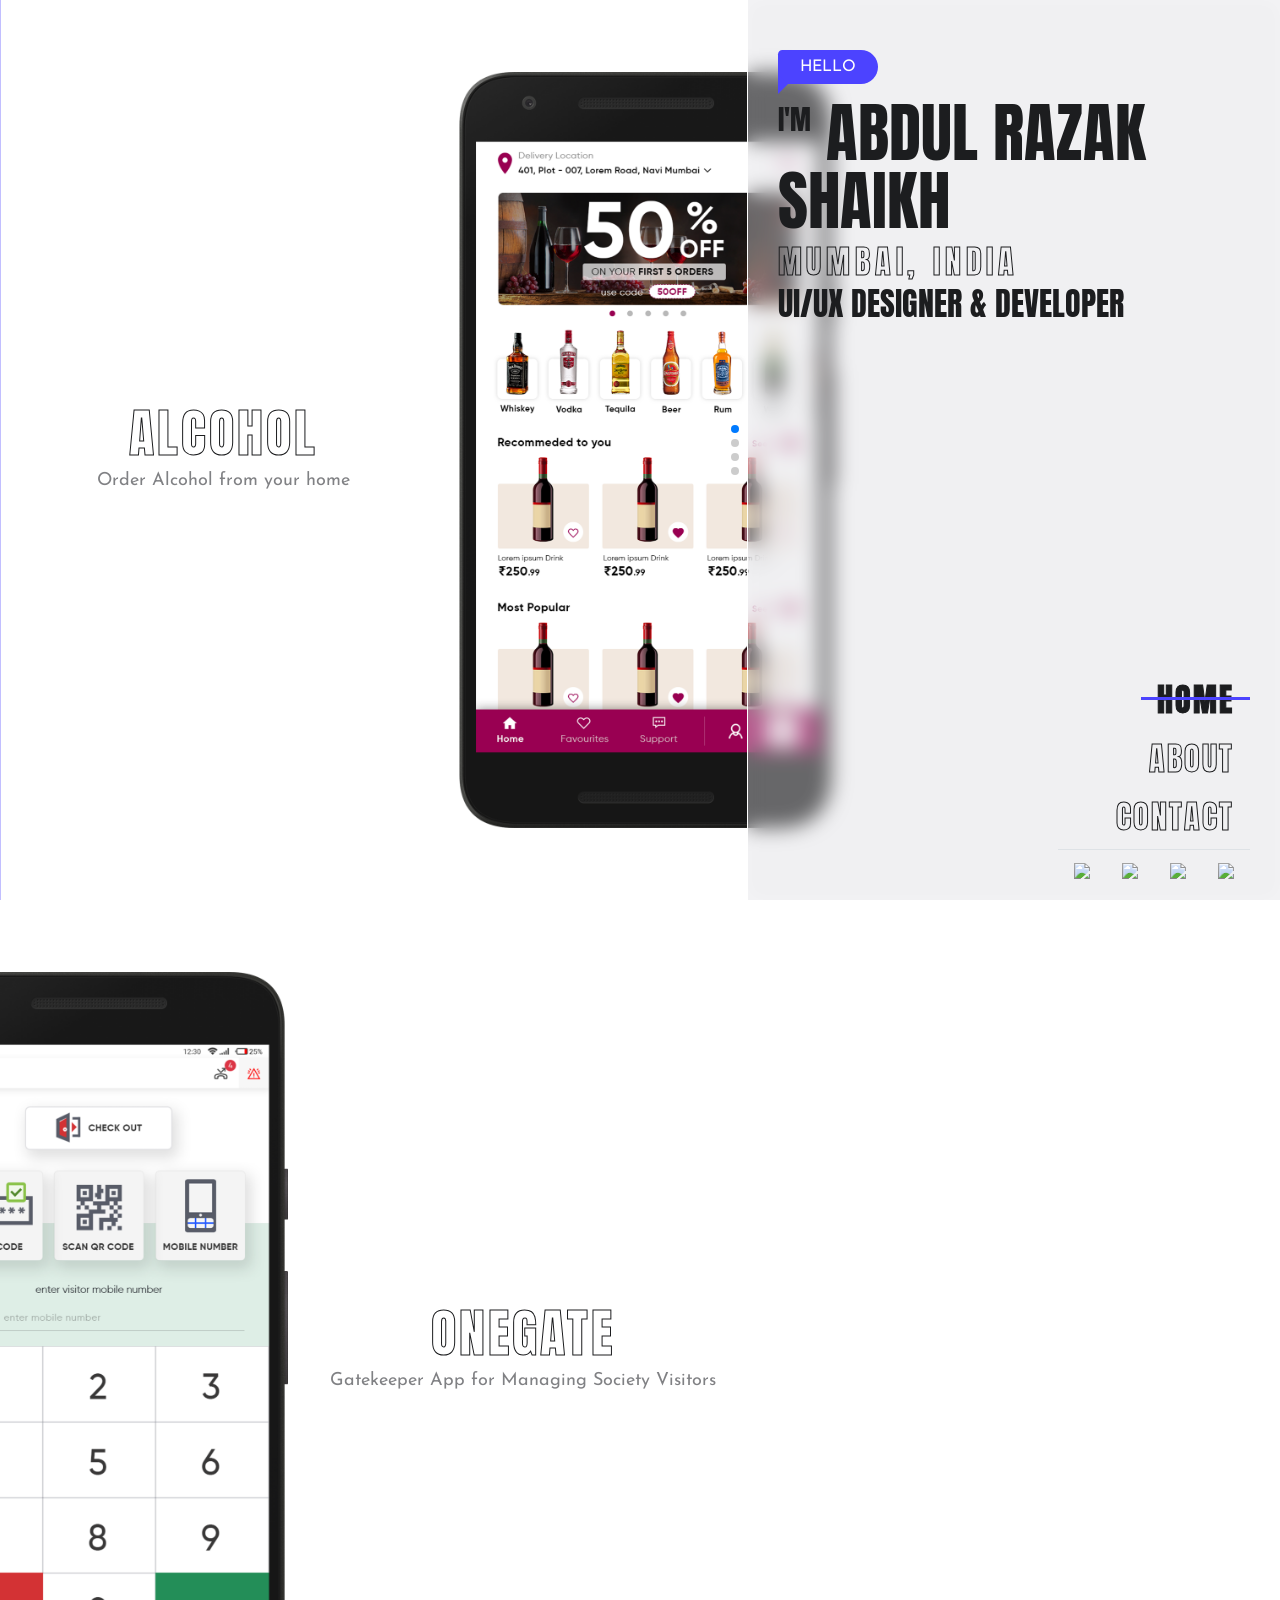
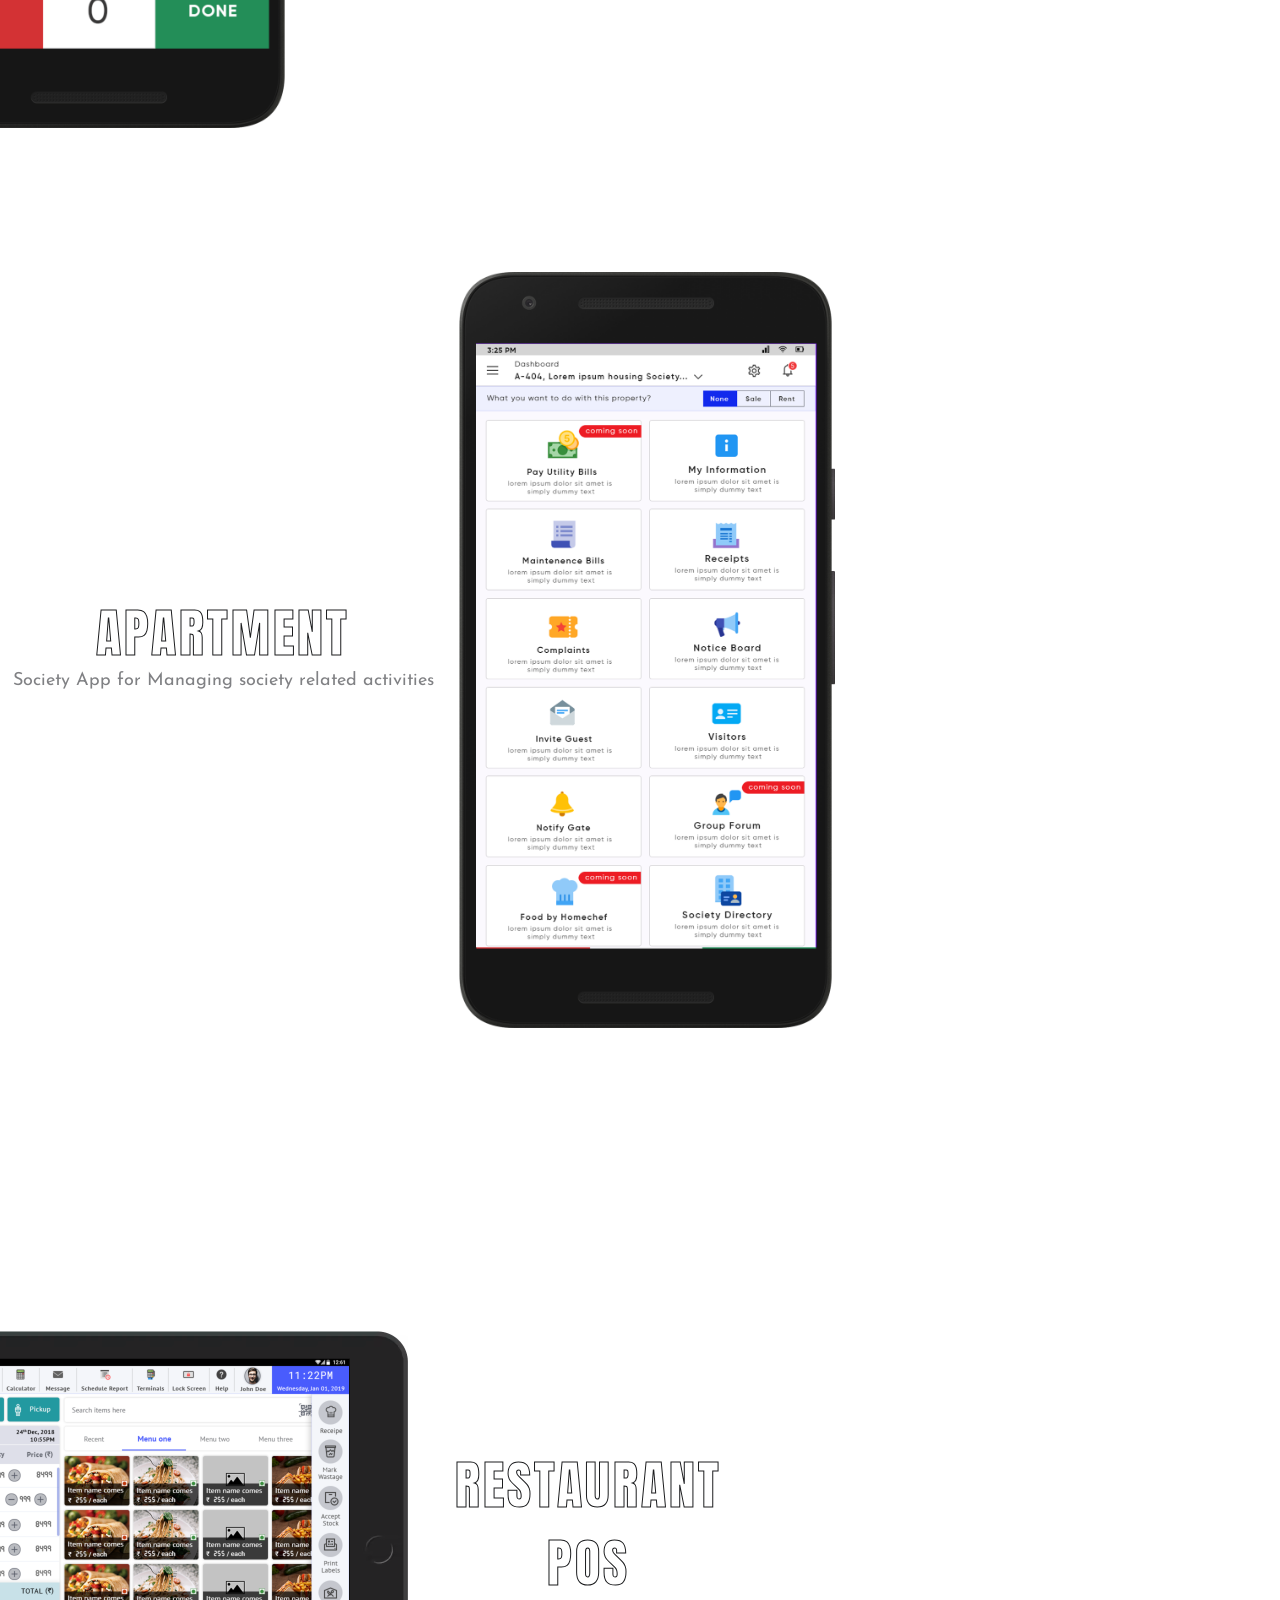
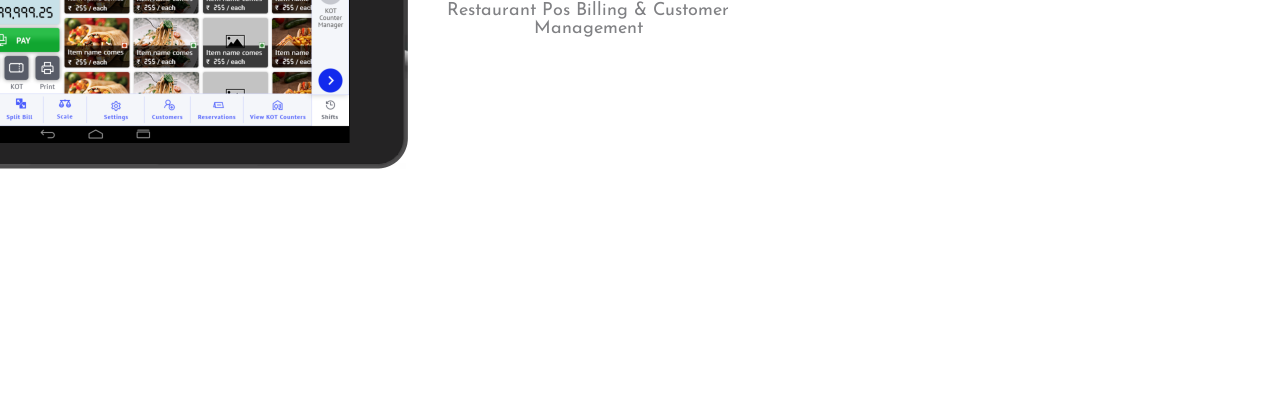
==== index.html @ 9f09bdb9 "Add files via upload" ====
<!doctype html>
<html lang="en">
  <head>
    <!-- Required meta tags -->
    <meta charset="utf-8">
    <meta name="viewport" content="width=device-width, initial-scale=1">
     <meta http-equiv="X-UA-Compatible" content="ie=edge">
    <title>I'm Abdul Razak Shaikh</title>
    <!-- Bootstrap CSS -->
    <link href="css/bootstrap.min.css" rel="stylesheet">
    <link href="css/mystyle.css" rel="stylesheet">
    <link rel="stylesheet" href="css/jquery.fsscroll.css">
    <link rel="stylesheet" href="https://unpkg.com/swiper/swiper-bundle.min.css" />

<style type="text/css">

.loader-wrap{
  /*width: 100vw;
  height: 100vh;*/
  /*position: fixed;*/
  /*background-color: #ffffff;*/
  /*z-index: 99999;*/
  /*transition: all 1.4s cubic-bezier(0.770, 0.000, 0.175, 1.000);*/
  /*-webkit-transform: translate3d(0, 0, 0);
  transform: translate3d(0, 0, 0);*/
  /*display: flex;*/
}
/*.loader-wrap.is-hidden{
  -webkit-transform: translate3d(0, -100%, 0);
  transform: translate3d(0, -100%, 0);
}*/

.loader-wrap .inner-left, .loader-wrap .inner-right{
    position: fixed;
    z-index: 99999;
    height: 100%;
    transition: all 1.25s cubic-bezier(0.770, 0.000, 0.175, 1.000);
    display: flex;
    align-items: center;
    justify-content: center;
}
.loader-wrap .inner-left{
    width: 58.3333333333%;
    background-color: #4c43ff;
    left: 0px;
}
.loader-wrap .inner-right{
    width: 41.6666666667%;
    background-color: #4c43ff;
    right: 0px;
}
.loader-wrap.is-hidden .inner-left{
  -webkit-transform: translate3d(-100%, 0, 0);
  transform: translate3d(-100%, 0, 0);
}
.loader-wrap.is-hidden .inner-right{
  -webkit-transform: translate3d(100%, 0, 0);
  transform: translate3d(100%, 0, 0);
}
.loader-wrap.is-hidden .text{
  -webkit-transform: translate3d(0, -100%, 0);
  transform: translate3d(0, -100%, 0);
}
.loader-wrap .text{
    color: #ffffff;
    position: fixed;
    top: 0px;
    bottom: 0px;
    z-index: 999999;
    width: 100%;
    height: 100%;
    display: flex;
    align-items: center;
    justify-content: center;
    transition: all 1s cubic-bezier(0.770, 0.000, 0.175, 1.000);
}

@media screen and (max-width: 767px) {
  .loader-wrap .inner-left{
    width: 100%;
  }
  .loader-wrap .inner-right{
    width: 0px;
  }
}

.swiper-container {
  width: 100%;
  height: 100%;
  overflow: visible;
}

.swiper-slide {
  text-align: center;
  font-size: 18px;
  background: #fff;

  /* Center slide text vertically */
  display: -webkit-box;
  display: -ms-flexbox;
  display: -webkit-flex;
  display: flex;
  -webkit-box-pack: center;
  -ms-flex-pack: center;
  -webkit-justify-content: center;
  justify-content: center;
  -webkit-box-align: center;
  -ms-flex-align: center;
  -webkit-align-items: center;
  align-items: center;
}
@media screen and (max-width: 767px) {
.swiper-container-vertical>.swiper-pagination-bullets {
    right: 0px;
    bottom: 60px;
    top: auto;
    display: flex;
    align-items: center;
    justify-content: center;
    width: 100%;
    margin-bottom: 10px;
} 
.swiper-container-vertical>.swiper-pagination-bullets .swiper-pagination-bullet {
 margin: 0 3px;
 display: block;
}
.swiper-pagination-bullet-active{
    background: var(--ars-color-basicprimary); 
    width: 15px;
    height: 8px;
    border-radius: 15px;
}
}
</style>

</head>
<body>
<div class="loader-wrap">
  <h2 class="display-3 text">Loading...</h2>
  <div class="inner-left"></div>
  <div class="inner-right"></div>
</div>

<header class="header fixed-top">
  <nav class="navbar navbar-expand-md navbar-light p-0">
    <button class="navbar-toggler" type="button" data-bs-toggle="collapse" data-bs-target="#navbarNav" aria-controls="navbarNav" aria-expanded="false" aria-label="Toggle navigation">
      <span class="navbar-toggler-icon"></span>
      <span class="navbar-toggler-text">MENU</span>
    </button>      
    <div class="collapse navbar-collapse" id="navbarNav">
      <div class="navbar-head">
        <div class="main-title text-md-right">
          <p class="hello-bubble">Hello</p>
          <a href="#" class="name"><span class="im">I'm</span> Abdul Razak Shaikh</a>
          <div class="location">Mumbai, India</div>
          <div class="designation">UI/UX Designer & Developer</div>
        </div> 
       
        <div class="nav-menu">
          
        <ul class="nav main-nav nav-tabs">
          <li class="nav-item">
            <a class="nav-link active " id="home-tab" data-bs-toggle="tab" href="#home" role="tab" aria-controls="home" aria-selected="true">Home</a>
          </li>
          <li class="nav-item">
            <a class="nav-link" id="about-tab" data-bs-toggle="tab" href="#about" role="tab" aria-controls="about" aria-selected="false">About</a>
          </li>
          <li class="nav-item">
            <a class="nav-link" id="contact-tab" data-bs-toggle="tab" href="#contact" role="tab" aria-controls="contact" aria-selected="false">Contact</a>
          </li>
        </ul>
        <ul class="nav social-nav">
          <li class="nav-item">
            <a href="" class="nav-link"><img class="img-fluid" src="https://img.icons8.com/color/24/000000/linkedin.png"/></a>
          </li>
          <li class="nav-item">
            <a href="" class="nav-link"><img class="img-fluid" src="https://img.icons8.com/color/24/000000/facebook.png"/></a>
          </li>
          <li class="nav-item">
            <a href="" class="nav-link"><img class="img-fluid" src="https://img.icons8.com/color/24/000000/twitter.png"/></a>
          </li>
          <li class="nav-item">
            <a href="" class="nav-link"><img class="img-fluid" src="https://img.icons8.com/color/24/000000/instagram.png"/></a>
          </li>
        </ul>
        </div>            
      </div>

    </div>
  </nav>
</header>

<section class="content-area scroll">
  <div class="container-fluid">
    <div class="row">
      <div class="col-12 px-0">
        <div class="tab-content" id="myTabContent">
          <div class="tab-pane fade show active h-100vh" id="home" role="tabpanel" aria-labelledby="home-tab">
            <!-- <div class="introcontainer" data-fs-scroll>
              <div class="introwrap">
                <div class="introitem section0">
                  <div class="row carousel-content-wrap right-mock mobile-view">
                    <div class="caption-wrap">
                      <a class="project-name">ALCOHOL</a>
                      <p class="project-desc">Order Alcohol from your home</p>
                    </div>
                    <div class="mockup-wrap">
                      <img src="img/alcohol-mockup.png" loading="lazy" class="img-fluid" alt="">
                    </div>
                  </div>
                  
                </div>
                <div class="introitem section1">
                  <div class="row carousel-content-wrap left-mock mobile-view">
                    <div class="caption-wrap">
                      <a class="project-name">ONEGATE</a>
                      <p class="project-desc">Gatekeeper App for  Managing Society Visitors</p>
                    </div>
                    <div class="mockup-wrap">
                      <img src="img/gatekeeper-mockup.png" loading="lazy" class="img-fluid" alt="">
                    </div>
                  </div>
                </div>
                <div class="introitem section2">
                  <div class="row carousel-content-wrap right-mock mobile-view">
                    <div class="caption-wrap">
                      <a class="project-name">APARTMENT</a>
                      <p class="project-desc">Society App for Managing society related activities</p>
                      
                    </div>
                    <div class="mockup-wrap">
                      <img src="img/apartment-mockup.png" loading="lazy" class="img-fluid" alt="">
                    </div>
                  </div>
                </div>
                <div class="introitem section3">
                  <div class="row carousel-content-wrap left-mock tablet-view">
                    <div class="caption-wrap">
                      <a class="project-name">RESTAURANT POS</a>
                      <p class="project-desc">Restaurant Pos Billing & Customer Management</p>
                    </div>
                    <div class="mockup-wrap">
                      <img src="img/tablet-mockup.png" loading="lazy" class="img-fluid" alt="">
                      
                    </div>
                  </div>
                </div>
              </div>
            </div> -->

  <div class="swiper-container introcontainer">
    <div class="swiper-wrapper introwrap">
      <div class="swiper-slide introitem section0">
        <div class="row carousel-content-wrap right-mock mobile-view">
          <div class="caption-wrap">
            <a class="project-name">ALCOHOL</a>
            <p class="project-desc">Order Alcohol from your home</p>
          </div>
          <div class="mockup-wrap">
            <img src="img/alcohol-mockup.png" loading="lazy" class="img-fluid" alt="">
          </div>
        </div>
      </div>
      <div class="swiper-slide introitem section1">
        <div class="row carousel-content-wrap left-mock mobile-view">
          <div class="caption-wrap">
            <a class="project-name">ONEGATE</a>
            <p class="project-desc">Gatekeeper App for  Managing Society Visitors</p>
          </div>
          <div class="mockup-wrap">
            <img src="img/gatekeeper-mockup.png" loading="lazy" class="img-fluid" alt="">
          </div>
        </div>
      </div>
      <div class="swiper-slide introitem section2">
        <div class="row carousel-content-wrap right-mock mobile-view">
          <div class="caption-wrap">
            <a class="project-name">APARTMENT</a>
            <p class="project-desc">Society App for Managing society related activities</p>
            
          </div>
          <div class="mockup-wrap">
            <img src="img/apartment-mockup.png" loading="lazy" class="img-fluid" alt="">
          </div>
        </div>
      </div>
      <div class="swiper-slide introitem section3">
        <div class="row carousel-content-wrap left-mock tablet-view">
          <div class="caption-wrap">
            <a class="project-name">RESTAURANT POS</a>
            <p class="project-desc">Restaurant Pos Billing & Customer Management</p>
          </div>
          <div class="mockup-wrap">
            <img src="img/tablet-mockup.png" loading="lazy" class="img-fluid" alt="">
            
          </div>
        </div>
      </div>


    </div>
     <!-- Add Pagination -->
    <div class="swiper-pagination"></div>
  </div>


          </div>
          <div class="tab-pane fade pb-5" id="about" role="tabpanel" aria-labelledby="about-tab">
              <div class="data-wrapper row text-center">
                <div id="myCanvasContainer">
                  <canvas width="500" height="500" id="myCanvas">
                      <ul id="tags" style="display: none;">
                        <li><a href="">HTML5</a></li>
                        <li><a href="">CSS3</a></li>
                        <li><a href="">Javascript</a></li>
                        <li><a href="">Jquery</a></li>
                        <li><a href="">Sass</a></li>
                        <li><a href="">Less</a></li>
                        <li><a href="">Stylus</a></li>
                        <li><a href="">Sketchapp</a></li>
                        <li><a href="">Photoshop</a></li>
                        <li><a href="">Illustrator</a></li>
                        <li><a href="">Coreldraw</a></li>
                        <li><a href="">Inkscape</a></li>
                        <li><a href="">Bootstrap</a></li>
                        <li><a href="">Material UI</a></li>
                        <li><a href="">Framework7</a></li>
                        <li><a href="">Ionic</a></li>
                        <li><a href="">Wordpress</a></li>
                        <li><a href="">Media queries</a></li>
                        <li><a href="">RWD</a></li>
                        <li><a href="">Canvas</a></li>
                        <li><a href="">Invision</a></li>
                        <li><a href="">Flexbox</a></li>
                        <li><a href="">Agile</a></li>
                        <li><a href="">Git</a></li>
                        <li><a href="">Mockflow</a></li>
                      </ul>
                  </canvas>
                </div>
              </div>

              <div class="data-wrapper row">
                <div class="left-data-box col-12 col-lg-6">
                  <div class="data-header-wrapper sticky">
                    <h5 class="data-header number">01</h5>
                    <h5 class="data-header title">Profile</h5>
                    <div class="data-line"></div>
                  </div>
                </div>
                <div class="right-data-box col-12 col-lg-6">
                  <p>Hello! I’m Abdul Razak Shaikh. Specializing in user interface/experience designing &amp;
                  development. Experienced with all stages of the designing &amp; development cycle for
                  dynamic web, android, ios projects. Well-versed in numerous coding languages. Strong
                  background in project management and customer relations. </p>

                  <p>I am Passionate about doing a good Job. Confident, friendly and easy to get along. Strongly committed to all projects from inception right throughout to the end. Developing and maintaining the ui &amp; ux of websites &amp; mobile apps. Designing websites
                  &amp; mobile apps that have a consistent feel and look throughout all properties. Writing
                  cross-browser compliant. Designing prototypes for apps and websites. I can do Lot
                  more but This Should Give you an Idea, Responsible for working on a range of projects, designing appealing websites and interacting on a daily basis with designs &amp;
                  developments</p>
                </div>
              </div>

              <div class="data-wrapper row">
                <div class="left-data-box col-12 col-lg-6">
                  <div class="data-header-wrapper sticky">
                    <h5 class="data-header number">02</h5>
                    <h5 class="data-header title">Background</h5>
                    <div class="data-line"></div>
                  </div>
                </div>
                <div class="right-data-box col-12 col-lg-6">
                  <div class="timeline-wrapper">
                    <ul class="timeline-list">
                      <li class="timeline-item">
                        <div class="timestamp">
                          Dec 2017 - Now
                        </div>
                        <div class="item-title">Futurescapetech</div>
                        <div class="item-detail">Sr. Ui/UX Designer &amp; Developer</div>
                      </li>
                      <li class="timeline-item">
                        <div class="timestamp">
                          May 2015 -Dec 2017
                        </div>
                        <div class="item-title">Nisos Technology</div>
                        <div class="item-detail">Sr. Ui/UX Designer &amp; Developer</div>
                      </li>
                      <li class="timeline-item">
                        <div class="timestamp">
                          Jan 2015- Apr 2015
                        </div>
                        <div class="item-title">Mirakle Initiatives</div>
                        <div class="item-detail">Sr. Web Designer &amp; Developer</div>
                      </li>
                      <li class="timeline-item">
                        <div class="timestamp">
                          Feb 2013 - Jan 2015
                        </div>
                        <div class="item-title">Myware Solutions</div>
                        <div class="item-detail">Sr. Web Designer &amp; Developer</div>
                      </li>
                      <li class="timeline-item">
                        <div class="timestamp">
                          Aug 2012- Jan 2013
                        </div>
                        <div class="item-title">Paramonos Technology</div>
                        <div class="item-detail">Web Designer, Developer &amp; Jr. Programmer</div>
                      </li>
                      <li class="timeline-item">
                        <div class="timestamp">
                          Oct 2010 - Jan 2012
                        </div>
                        <div class="item-title">Saraswati Enterprises</div>
                        <div class="item-detail">Web &amp; Graphics Designer</div>
                      </li>

                    </ul>
                  </div>     

                </div>
              </div>

              <div class="data-wrapper row">
                <div class="left-data-box col-12 col-lg-6">
                  <div class="data-header-wrapper sticky">
                    <h5 class="data-header number">03</h5>
                    <h5 class="data-header title">Skills</h5>
                    <div class="data-line"></div>
                  </div>
                </div>
                <div class="right-data-box col-12 col-lg-6">
                  <div class="skills-wrapper">
                    <h6 class="skills-heading">Tools using</h6>
                  <ul class="skills-list">
                    <li>
                      <div class="icon-wrap" data-bs-toggle="tooltip" data-bs-placement="top" title="Adobe XD">
                        <img src="img/icons/xd.svg" class="img-fluid" alt="">
                      </div>
                    </li>
                    <li>
                      <div class="icon-wrap" data-bs-toggle="tooltip" data-bs-placement="top" title="Adobe Photoshop">
                        <img src="img/icons/photoshop.svg" class="img-fluid" alt="">
                      </div>
                    </li>
                    <li>
                      <div class="icon-wrap" data-bs-toggle="tooltip" data-bs-placement="top" title="Adobe Illustrator">
                        <img src="img/icons/illustrator.svg" class="img-fluid" alt="">
                      </div>
                    </li>
                    <li>
                      <div class="icon-wrap" data-bs-toggle="tooltip" data-bs-placement="top" title="Adobe Dreamweaver">
                        <img src="img/icons/dreamweaver.svg" class="img-fluid" alt="">
                      </div>
                    </li>
                    <li>
                      <div class="icon-wrap" data-bs-toggle="tooltip" data-bs-placement="top" title="Adobe Flash">
                        <img src="img/icons/flash.png" class="img-fluid" alt="">
                      </div>
                    </li>
                    <li>
                      <div class="icon-wrap" data-bs-toggle="tooltip" data-bs-placement="top" title="CorelDraw">
                        <img src="img/icons/coreldraw.png" class="img-fluid" alt="">
                      </div>
                    </li>
                    <li>
                      <div class="icon-wrap" data-bs-toggle="tooltip" data-bs-placement="top" title="Sketch">
                        <img src="img/icons/sketch.svg" class="img-fluid" alt="">
                      </div>
                    </li>
                    <li>
                      <div class="icon-wrap" data-bs-toggle="tooltip" data-bs-placement="top" title="Inkscape">
                        <img src="img/icons/inkscape.svg" class="img-fluid" alt="">
                      </div>
                    </li>
                    <li>
                      <div class="icon-wrap" data-bs-toggle="tooltip" data-bs-placement="top" title="SublimeText">
                        <img src="img/icons/sublime-text.svg" class="img-fluid" alt="">
                      </div>
                    </li>
                    <li>
                      <div class="icon-wrap" data-bs-toggle="tooltip" data-bs-placement="top" title="VScode">
                        <img src="img/icons/vscode.png" class="img-fluid" alt="">
                      </div>
                    </li>
                    <li>
                      <div class="icon-wrap" data-bs-toggle="tooltip" data-bs-placement="top" title="Diagram">
                        <img src="img/icons/diagram.png" class="img-fluid" alt="">
                      </div>
                    </li>
                    <li>
                      <div class="icon-wrap" data-bs-toggle="tooltip" data-bs-placement="top" title="Figma">
                        <img src="img/icons/figma.png" class="img-fluid" alt="">
                      </div>
                    </li>
                    <li>
                      <div class="icon-wrap" data-bs-toggle="tooltip" data-bs-placement="top" title="Invision">
                        <img src="img/icons/invision.svg" class="img-fluid" alt="">
                      </div>
                    </li>
                    <li>
                      <div class="icon-wrap" data-bs-toggle="tooltip" data-bs-placement="top" title="Framer">
                        <img src="img/icons/framer.png" class="img-fluid" alt="">
                      </div>
                    </li>
                    <li>
                      <div class="icon-wrap" data-bs-toggle="tooltip" data-bs-placement="top" title="Mockflow">
                        <img src="img/icons/mockflow.png" class="img-fluid" alt="">
                      </div>
                    </li>
                    <li>
                      <div class="icon-wrap" data-bs-toggle="tooltip" data-bs-placement="top" title="Wireframe CC">
                        <img src="img/icons/wireframecc.png" class="img-fluid" alt="">
                      </div>
                    </li>
                  </ul>
                  </div>

                  <div class="skills-wrapper">
                    <h6 class="skills-heading">Worked on</h6>
                  <ul class="skills-list">
                    <li>
                      <div class="icon-wrap" data-bs-toggle="tooltip" data-bs-placement="top" title="Html5">
                        <img src="img/icons/html.png" class="img-fluid" alt="">
                      </div>
                    </li>
                    <li>
                      <div class="icon-wrap" data-bs-toggle="tooltip" data-bs-placement="top" title="CSS3">
                        <img src="img/icons/css.png" class="img-fluid" alt="">
                      </div>
                    </li>
                    <li>
                      <div class="icon-wrap" data-bs-toggle="tooltip" data-bs-placement="top" title="Javascript">
                        <img src="img/icons/javascript.png" class="img-fluid" alt="">
                      </div>
                    </li>
                    <li>
                      <div class="icon-wrap" data-bs-toggle="tooltip" data-bs-placement="top" title="Bootstrap">
                        <img src="img/icons/bootstrap.png" class="img-fluid" alt="">
                      </div>
                    </li>
                    <li>
                      <div class="icon-wrap" data-bs-toggle="tooltip" data-bs-placement="top" title="Sass">
                        <img src="img/icons/sass.png" class="img-fluid" alt="">
                      </div>
                    </li>
                    <li>
                      <div class="icon-wrap" data-bs-toggle="tooltip" data-bs-placement="top" title="Jquery">
                        <img src="img/icons/jquery.png" class="img-fluid" alt="">
                      </div>
                    </li>
                    <li>
                      <div class="icon-wrap" data-bs-toggle="tooltip" data-bs-placement="top" title="Angular">
                        <img src="img/icons/angular.png" class="img-fluid" alt="">
                      </div>
                    </li>
                    <li>
                      <div class="icon-wrap" data-bs-toggle="tooltip" data-bs-placement="top" title="React">
                        <img src="img/icons/react.png" class="img-fluid" alt="">
                      </div>
                    </li>
                    <li>
                      <div class="icon-wrap" data-bs-toggle="tooltip" data-bs-placement="top" title="Flutter">
                        <img src="img/icons/flutter.png" class="img-fluid" alt="">
                      </div>
                    </li>
                    <li>
                      <div class="icon-wrap" data-bs-toggle="tooltip" data-bs-placement="top" title="Ionic">
                        <img src="img/icons/ionic.png" class="img-fluid" alt="">
                      </div>
                    </li>
                    <li>
                      <div class="icon-wrap" data-bs-toggle="tooltip" data-bs-placement="top" title="Framework7">
                        <img src="img/icons/framework7.png" class="img-fluid" alt="">
                      </div>
                    </li>
                    <li>
                      <div class="icon-wrap" data-bs-toggle="tooltip" data-bs-placement="top" title="Php">
                        <img src="img/icons/php.png" class="img-fluid" alt="">
                      </div>
                    </li>

                  </ul>
                  </div>

                </div>
              </div>
          </div>
          <div class="tab-pane fade" id="contact" role="tabpanel" aria-labelledby="contact-tab">
            <div class="data-wrapper row justify-content-center">
              <div class="col-12 col-md-8">
                <img src="img/contact-me.svg" lazy="loaded" class="img-fluid" alt="">
              </div>
            </div>
            <div class="data-wrapper row email-wrap">
              <div class="col-12">
                <div class="email-head">
                  <i class="email-icon"></i>
                  <div class="email-headinner">
                    <h5 class="display-5 email-text"> Email</h5>
                    <a href="mailto:xxxxxxxx@gmail.com" class="email text-center">
                      <h4 class="email-address">abdulrazak_s@outlook.com</h4>
                    </a>
                  </div>
                </div>
                
              </div>
            </div>
            <div class="data-wrapper row mobile-wrap">
              <div class="col-12">
                <div class="mobile-head">
                  <i class="mobile-icon"></i>
                  <div class="mobile-headinner">
                    <h5 class="display-5 mobile-text"> Mobile</h5>
                    <a href="mailto:xxxxxxxx@gmail.com?subject=mail" class="mobile text-center">
                      <h4 class="mobile-address">+91 9819992152</h4>
                    </a>
                  </div>
                </div>
                
              </div>
            </div>
          </div>
        </div>
        
      </div>
    </div>
  </div>
</section>


<script src="js/jquery-3.5.1.min.js"></script>
<script src="js/bootstrap.bundle.min.js"></script>

<script src="js/jquery.tagcanvas.min.js"></script>
<script src="js/jquery.fsscroll.min.js"></script>
<script src="js/script.js"></script>
<script type="text/javascript">
// $(window).load(function() {
//     // Animate loader off screen
//     $(".loader-wrap").hide();;
// });
$(document).ready(function() {
  $('.loader-wrap').addClass('is-hidden');
});
</script>
<script src="https://unpkg.com/swiper/swiper-bundle.min.js"></script>
<script>
    var swiper = new Swiper('.swiper-container', {
      direction: 'vertical',
      pagination: {
        el: '.swiper-pagination',
        clickable: true,
      },
    });
</script>
<script>
  // $('.introcontainer').fsScroll({
  //   selectors: {
  //     sections: '.introwrap',
  //     section: '.introitem',
  //     page:'.page',
  //     active:'.active'
  //   },
  //   keyboard: true,
  //   loop: true,
  //   pagination: true,
    
  //   // beforeScroll: function(el, index) {
  //   //   el.find('h1').addClass('text-animate');
  //   // },

  //   // afterScroll: function(el, index) {
  //   //   el.find('h1').removeClass('text-animate');
  //   // }
  // })
</script>
</body>
</html>
---- css/mystyle.css ----
/*--------------------------------FONTS START--------------------------------*/
@import url('https://fonts.googleapis.com/css2?family=Josefin+Sans:wght@200;400;600;700&display=swap');

/*@import url('https://fonts.googleapis.com/css2?family=Oswald:wght@200;300;400;500;600;700&display=swap');*/

@import url('https://fonts.googleapis.com/css2?family=Anton&display=swap');
/*---------------------------------FONTS END---------------------------------*/

/*-------------------------------COMMON START--------------------------------*/
:root{
	--ars-font-primary : Josefin Sans;
	--ars-font-secondary : Anton;
	
	
    --ars-color-basicprimary: #4c43ff;
	--ars-color-primary: #1c1d1f;
	--ars-color-secondary: #808184;

	--mockupmobile-width : 400px;
	--mockupmobile-width-small : 200px;

	--mockuptablet-width : 650px;
	--mockuptablet-width-small : 100%;

	--navbar-height : 54px;
}
a{
    color: var(--ars-color-primary);
    text-decoration: none;
}
body {
    margin: 0;
    font-family: var(--ars-font-primary);
    font-size: 1rem;
    font-weight: 400;
    line-height: 1.5
    /*background-color: #e8eaed;*/
    background: url('https://www.toptal.com/designers/subtlepatterns/patterns/gridme.png');
    /*overflow-y: hidden;*/
    overflow: hidden;
}
.h-100vh{height: 100vh;}
/*--------------------------------COMMON END---------------------------------*/

/*-------------------------------NAVBAR START--------------------------------*/
.header{
	height: 100vh;
	border-left: 1px solid #fff;
    background-color: rgba(225,226,230,.4);
    -webkit-backdrop-filter: blur(10px) brightness(98%);
    backdrop-filter: blur(10px) brightness(98%);
    flex: 0 0 auto;
    width: 41.6666666667%;
    margin-left: auto;
}

.hello-bubble{
    position: relative;
    width: 100px;
    height: auto;
    background: var(--ars-color-basicprimary);
    text-align: center;
    padding: 5px;
    font-family: var(--ars-font-primary);
    font-size: 1rem;
    color: #FFF;
    text-transform: uppercase;
    border-radius: 5px 20px 20px 0px;
}
.hello-bubble:after{
    content: ' ';
    position: absolute;
    width: 0;
    height: 0;
    left: 0px;
    right: auto;
    top: auto;
    bottom: -10px;
    border: 10px solid;
    border-color: transparent transparent transparent var(--ars-color-basicprimary);
}

.navbar-head{
	/*padding: 50px 30px;*/
	padding: 50px 30px 10px 30px;
	display: flex;
	align-items: flex-end;
	justify-content: space-between;
	flex-direction: column;
	width: 100%;
	height: 100vh;
}

.main-title .name, 
.main-title .location, 
.main-title .designation{
	line-height: 1;
	text-transform: uppercase;
	margin: 10px 0;
}
.main-title .name{
	font-family: var(--ars-font-secondary);
	font-size: 65px;
	color: var(--ars-color-primary);
}
.main-title .name .im{
	font-size: 1.75rem; 
	vertical-align: top; 
	top: 5px;
	position: relative;
}
.main-title .location{
	font-family: var(--ars-font-secondary);
	font-size: 32px;
	color: transparent;
	letter-spacing: 0.15em;
	/*letter-spacing: 1px;*/
	-webkit-text-stroke: 1px var(--ars-color-primary);
}
.main-title .designation{
	font-family: var(--ars-font-secondary);
	font-size: 32px;
	color: var(--ars-color-primary);
}
.main-nav.nav{
	display: flex;
	align-items: flex-end;
	justify-content: flex-end;
	flex-direction: column;
	width: 100%;
}
.main-nav.nav .nav-item .nav-link{
	font-size: 32px;
	text-transform: uppercase;
	line-height: 1.1;
	letter-spacing: 2px;
	/*color: var(--ars-color-secondary);*/
	color: transparent; 
	-webkit-text-stroke: 1px var(--ars-color-primary);
	font-family: var(--ars-font-secondary);
	border: none;

	position: relative;
	display: inline-block;
	overflow: hidden;
	transition: .5s cubic-bezier(.5,.1,.2,1);

}
.main-nav.nav .nav-item .nav-link:hover{
	color: var(--ars-color-primary);
}
.main-nav.nav .nav-item .nav-link:focus{
	border: none; 
}
.main-nav.nav .nav-item .nav-link:before{
    content: '';
    background: var(--ars-color-basicprimary);
    /*background: #e2e3e7;*/
    width: 100%;
    height: 3px;
    position: absolute;
    left: 0px;
    top: 0px;
    margin: auto;
    transform: translate(100%, 23px);
    transition: all .5s cubic-bezier(.77,.2,.325,1);
}
.main-nav.nav .nav-item .nav-link:hover:before,
.main-nav.nav .nav-item .nav-link.active:before{
    /*left: 100%;*/
    transform: translate(0%, 23px);
}
.main-nav.nav .nav-item .nav-link:after{
    content: '';
    background: var(--ars-color-basicprimary);
    width: 100%;
    height: 34px;
    position: absolute;
    left: 0px;
    top: -15px;
    margin: auto;
    transform: translate(101%, 23px);
    transition: all .5s cubic-bezier(.77,.2,.325,1);
}
.main-nav.nav .nav-item .nav-link:hover:after{
	transform: translate(-100%, 23px);
}
.main-nav.nav .nav-item .nav-link.active{
	background-color: transparent;
	border: none; 
	color: var(--ars-color-primary);
	pointer-events: none;
}
.social-nav{}
.social-nav .nav-item .nav-link{transition: all 0.5s cubic-bezier(0.770, 0.000, 0.175, 1.000);}
.social-nav .nav-item .nav-link:hover{opacity: 0.5}

/*--------------------------------NAVBAR END---------------------------------*/

/*------------------------------SCROLLBAR START------------------------------*/
.content-area.scroll{
	overflow-x: visible;
	/*overflow-x: hidden;*/
	overflow-y: visible;
	-webkit-scroll-behavior: smooth;
    scroll-behavior: smooth;
    -webkit-scroll-snap-type: mandatory;
    scroll-snap-type: mandatory;
    -webkit-scroll-snap-points-y: repeat(100%);
    scroll-snap-points-y: repeat(100%);
}
.content-area.scroll::-webkit-scrollbar{
	width: 3px;
}

.content-area.scroll::-webkit-scrollbar-thumb{
	border-radius: 10px;
	background-color: var(--ars-color-basicprimary);
}
/*------------------------------SCROLLBAR END------------------------------*/

/*------------------------------CAROUSEL START-------------------------------*/

.introcontainer, .introwrap, .introitem{
	position: relative;
    height: 100%;
    text-align: center;
}

/*.section0 {
  background: #409EFF;
}
.section2 {
  background: #E6A23C;
}
.section3 {
  background: #F56C6C;
}
.section1{
  background: #67C23A;
}*/
/*
.section h1 {
	position: absolute;
	top: 50%;
	left: 50%;
	transform: translate(-50%, -50%);
	font-size: 40px;
	transition: all .3s ease;
}
.section h1.text-animate {
  left: 0px;
  transform: translateX(-100%);
}
.section:first-child h1 {
  animation: first-show .3s;
}
@keyframes first-show {
  0% {
    left: 0px;
    transform: translateX(-100%);
  }
  100% {
    left: 50%;
    transform: translateX(-50%);
  }
}*/

.caption-wrap .project-name{
	font-size: 52px;
	font-family: var(--ars-font-secondary);
	/*color: var(--ars-color-primary);*/
	color: transparent;
	letter-spacing: 3px;
	-webkit-text-stroke: 1px var(--ars-color-primary);
	cursor: pointer;
}
.caption-wrap .project-name:hover{
	transition: all 0.2s linear;
	color: var(--ars-color-basicprimary);
	-webkit-text-stroke: 2px var(--ars-color-basicprimary);
}
.caption-wrap .project-desc{
	color: var(--ars-color-secondary);
	line-height: 1;
}

@media screen and (min-width: 768px){
	.carousel-content-wrap{
		height: 100%;
		align-items: center;
	}

	.carousel-content-wrap.right-mock.tablet-view .caption-wrap{
		padding-right: calc(var(--mockuptablet-width) - 220px);
		padding-left: 0px;
		text-align: center;
	}
	.carousel-content-wrap.right-mock.tablet-view .mockup-wrap{
		position: fixed;
	    right: 0;
	    width: var(--mockuptablet-width);
	    height: auto;
	    transform: translate(230px, 0%);
	}
	.carousel-content-wrap.left-mock.tablet-view .caption-wrap{
		padding-left: calc(var(--mockuptablet-width) - 220px);
		padding-right: 0px;
		text-align: center;
	}
	.carousel-content-wrap.left-mock.tablet-view .mockup-wrap{
		position: fixed;
	    left: 0;
	    width: var(--mockuptablet-width);
	    height: auto;
	    transform: translate(-230px, 0%);
	}


	.carousel-content-wrap.right-mock.mobile-view .caption-wrap{
		padding-right: calc(var(--mockupmobile-width) - 100px);
		padding-left: 0px;
		text-align: center;
	}
	.carousel-content-wrap.right-mock.mobile-view .mockup-wrap{
		/*position: fixed;*/
	    /*transform: translate(140px, 18%);*/
		position: absolute;
	    transform: translate(100px, 0);
	    right: 0;
	    width: var(--mockupmobile-width);
	    height: 100%;
	    display: flex;
	    align-items: center;
	}

	.carousel-content-wrap.left-mock.mobile-view .caption-wrap{
		padding-left: calc(var(--mockupmobile-width) - 100px);
		padding-right: 0px;
		text-align: center;
	}
	.carousel-content-wrap.left-mock.mobile-view .mockup-wrap{
		/*position: fixed;*/
	    /*transform: translate(-140px, 18%);*/
		position: absolute;
	    transform: translate(-100px, 0);
	    left: 0;
	    width: var(--mockupmobile-width);
	    height: 100%;
	    display: flex;
	    align-items: center;
	}
}
@media screen and (max-width: 767px){
	.carousel-content-wrap.mobile-view .mockup-wrap{
	    width: var(--mockupmobile-width-small);
	    margin: auto;
	}
	.carousel-content-wrap.tablet-view .mockup-wrap{
	    width: var(--mockuptablet-width-small);
	    margin: auto;
	}
	.carousel-content-wrap.mobile-view .caption-wrap,
	.carousel-content-wrap.tablet-view .caption-wrap{
		text-align: center;
		padding-top: 20px;
    	padding-bottom: 20px;
	}
	.caption-wrap .project-name{
		font-size: 36px;
	}
}
/*-------------------------------CAROUSEL END--------------------------------*/

/*----------------------------CONTENT AREA START-----------------------------*/
.content-area{
	flex: 0 0 auto;
    width: 58.3333333333%;
    /*padding: 20px 30px;*/
    height: 100vh;
    overflow: auto;
}
.data-wrapper {
    padding: 25px 10px;
}

.left-data-box{}
.right-data-box p{
	font-weight: 400;
    font-size: 14px;
}
.data-header-wrapper.sticky{
    position: -webkit-sticky;
    position: sticky;
    top: 50px;
    padding-right: 4px;
}
.data-header-wrapper{
	display: flex;
    align-items: center;
    /*-webkit-box-flex: 0;
    -webkit-flex: 0 0 auto;
    -ms-flex: 0 0 auto;
    flex: 0 0 auto;*/
}
/*.data-header-wrapper .data-header{}*/
.data-header-wrapper .data-header.number{
	margin-right: 25px;
	font-size: 16px;
    font-weight: 500;
    margin-bottom: 0px;
    font-family: var(--ars-font-secondary);
}
.data-header-wrapper .data-header.title{
	font-size: 16px;
    /*font-weight: 600;*/
    margin-bottom: 0px;
    font-family: var(--ars-font-secondary);

    letter-spacing: 2px;
    text-transform: uppercase;
}
.data-header-wrapper .data-line{
    position: relative;
    width: 100%;
    height: 24px;
    display: flex;
    -webkit-box-pack: end;
    -webkit-justify-content: flex-end;
    -ms-flex-pack: end;
    justify-content: flex-end;
    -webkit-box-align: center;
    -webkit-align-items: center;
    -ms-flex-align: center;
    align-items: center;
    -webkit-align-self: center;
    -ms-flex-item-align: center;
    align-self: center;
    -webkit-box-flex: 1;
    -webkit-flex: 1;
    -ms-flex: 1;
    flex: 1;
}
.data-header-wrapper .data-line:before{
	content: '';
	background-color: var(--ars-color-primary);
	width: calc(100% - 15px);
	height: 1px;
	position: absolute;
	top: 0px;
	bottom: 0px;
	left: 10px;
	margin: auto;
	
}


.timeline-wrapper{
  width:100%;
  margin:30px auto;
  display:block;
  position:relative;
}
.timeline-wrapper ul.timeline-list{
    margin:20px 0;
    padding:0;
    display:inline-block;

}
.timeline-wrapper ul.timeline-list li{
    list-style: none;
    margin:auto;
    margin-left:0px;
    min-height:50px;
    border-left:1px dashed var(--ars-color-secondary);
    padding: 0 0 30px 30px;
    position:relative;
}
.timeline-wrapper ul.timeline-list li:last-child{ border-left:0;}
.timeline-wrapper ul.timeline-list li::before{
    content: "";
    position: absolute;
    left: -10px;
    top: 0px;
    border: 8px solid rgba(255, 255, 255, 0.74);
    border-radius: 500%;
    /*background: var(--ars-color-basicprimary);*/
    background: var(--ars-color-primary);
    height: 20px;
    width: 20px;
    transition: all 500ms ease-in-out;

}
/*.timeline-wrapper ul.tl li:hover::before{
    border-color:  #258CC7;
    transition: all 1000ms ease-in-out;
}*/
ul.timeline-list li .item-title{
    color: var(--ars-color-primary);
    font-weight: 600;
    font-size: 16px;
}
ul.timeline-list li .item-detail{
    color: var(--ars-color-secondary);
    font-size: 14px;
}
ul.timeline-list li .timestamp{
   	color: var(--ars-color-secondary);
   	font-family: var(--ars-font-secondary);
   	text-transform: uppercase;
    position: absolute;
  	width: 150px;
    left: -60%;
    text-align: right;
    font-size: 12px;
    /*text-transform: uppercase;*/
    letter-spacing: 1.5px;
}

.data-header-wrapper .data-line:after{
	content: '\2192';
    width: 25px;
    height: 25px;
	font-size: 24px;
    display: flex;
    align-items: center;
    position: absolute;
    right: 0;
    top: 0;
    bottom: 0;
}

.skills-wrapper{
	margin : 30px auto;
}
.skills-wrapper .skills-heading{
	font-family: var(--ars-font-primary);
	color: var(--ars-color-primary);
    font-weight: 600;
    font-size: 16px;
    text-shadow: 3px 3px 2px rgb(28 29 31 / 0.35);
    margin: 10px 0;
}
ul.skills-list{
	display: flex;
	align-items: center;
	justify-content: flex-start;
	flex-wrap: wrap;
	list-style: none;
	padding-left: 0px;
	width: 100%;
}
ul.skills-list li{
	margin-right: 15px;
	margin-bottom: 15px;
}
ul.skills-list li .icon-wrap{
	width: 40px;
	height: 40px;
	border-radius: 4px;
    overflow: hidden;
    background-color: #ffffff;
    box-shadow: 0.2rem 0.2rem 0.5rem var(--ars-color-secondary);
}
ul.skills-list li .icon-wrap img{
	width: 100%;
	height: 100%;
	object-fit: contain;
}

.email-wrap, .mobile-wrap{
	text-align: center;
	padding: 25px 30px;
}
.email-wrap .email-head, .mobile-wrap .mobile-head{
	display: flex;
	align-items: center;
	justify-content: flex-start;
	position: relative;
}
.email-wrap .email-head .email-headinner,
.mobile-wrap .mobile-head .mobile-headinner{
	position: relative;
	width: auto;
	margin-left: 20px;
}
.email-wrap .email-head .email-text,
.mobile-wrap .mobile-head .mobile-text{
    position: absolute;
    transform: rotate(-90deg);
    width: 40px;
    height: 50px;
    left: 0px;
    top: 0px;
    bottom: 0px;
    font-size: 1rem;
    color: var(--ars-color-primary);
    font-family: var(--ars-font-primary);
}
.email-wrap .email-head .email-label,
.mobile-wrap .mobile-head .mobile-label{
	font-size: 2.5rem;
    padding-left: 2.5rem;
	margin: 0px;
	font-weight: 400;
	color: var(--ars-color-secondary);
	text-transform: lowercase;

}
.email-wrap .email, .mobile-wrap .mobile{
	margin-top: 0.85rem;
	margin-left: 1.2rem;
    color: var(--ars-color-primary);
    position: relative;
    display: inline-block;
    overflow: hidden;
    transition: 1.25s cubic-bezier(.5,.1,.2,1);
}
.email-wrap .email:hover, .mobile-wrap .mobile:hover{
    color: var(--ars-color-basicprimary);
}
.email-wrap .email:before, .mobile-wrap .mobile:before{
    content: '';
    background: var(--ars-color-basicprimary);
    width: 100%;
    height: 24px;
    position: absolute;
    left: 0px;
    transform: translateX(-110%);
    transition: all .85s cubic-bezier(.77,.2,.325,1);
}
.email-wrap .email:hover:before, .mobile-wrap .mobile:hover:before{  
    transform: translateX(110%);
}
.email-wrap .email .email-address, .mobile-wrap .mobile .mobile-address{
	font-size: 1.5rem;
	letter-spacing: 1px;
	/*padding-left: 1.5rem;*/
	/*font-weight: 600;*/
	font-family: var(--ars-font-secondary);
	/*color: var(--ars-color-primary);*/
}

/*.email-wrap .email:hover .email-address, .mobile-wrap .mobile:hover .mobile-address{
	color: var(--ars-color-basicprimary);
}*/

.email-icon{
	width: 44px;
    height: 44px;
	background-size: contain;
	background-repeat: no-repeat;
	background-image: url("[data-uri]");
	

}
.mobile-icon{
	width: 44px;
    height: 44px;
    background-size: contain;
    background-repeat: no-repeat;
	background-image: url("[data-uri]");
}

/*-----------------------------CONTENT AREA END------------------------------*/

/*--------------------------RESPONSIVE STYLE START---------------------------*/

@media screen and (max-width: 1200px){
	.main-title .name{font-size: 45px}
	.main-title .location{font-size: 28px}
	.main-title .designation{font-size: 28px}
	.main-title .name .im {font-size: 1.35rem}
}
@media screen and (max-width: 767px){
	.header{height: auto; width: 100%;}
	.main-title{width: 100%;}
	.navbar-toggler, .navbar-toggler:focus{
		background-color: var(--ars-color-secondary);
		height: var(--navbar-height);
		width: 100%;
		border: none;
		border-radius: 0px;
		box-shadow: none;
		display: flex;
		align-items: center;
		justify-content: space-between;
		border-bottom: 1px solid #fff;
		background-color: rgba(225,226,230,.4);
		-webkit-backdrop-filter: blur(10px) brightness(98%);
		backdrop-filter: blur(10px) brightness(98%);
	}
	.navbar-toggler-text{color: var(--ars-color-primary); font-family: var(--ars-font-secondary); font-size: 1.75rem;}
	.navbar-toggler[aria-expanded="true"] .navbar-toggler-icon{
		    background-image: url([data-uri]);
	}
	.navbar-head{padding: 30px 20px 60px 20px; height: calc(100vh - 54px)}
	.main-title .name .im{display: block; top: auto;}
	.main-title .name{font-size: 36px;}
	.main-title .location, .main-title .designation{font-size: 20px;}
	.hello-bubble {width: 70px; height: 30px; padding: 5px; font-size: .85rem;}
	.content-area{flex: 0 0 100%; width: 100%; padding: 54px 10px; }
	.data-wrapper{padding: 0px 15px;}
	.data-header-wrapper{padding: 25px 0;}
	.data-header-wrapper .data-header.number, .data-header-wrapper .data-header.title{font-size: 24px;}
	ul.timeline-list li .timestamp{position: relative; text-align: left; left: 0;}
	#myCanvasContainer canvas{max-width: 100%;}
	.email-wrap .email, .mobile-wrap .mobile{margin-left: 1rem;}
	.email-wrap .email .email-address, .mobile-wrap .mobile .mobile-address{font-size: 1.25rem; }
	.email-wrap .email-head .email-text, .mobile-wrap .mobile-head .mobile-text{font-size: 0.85rem;}
	.email-icon, .mobile-icon{width: 32px; height: 32px;}
	.email-wrap .email-head .email-headinner, .mobile-wrap .mobile-head .mobile-headinner{margin-left: 15px;}
	.email-wrap .email-head, .mobile-wrap .mobile-head{margin-bottom: 30px;}
}
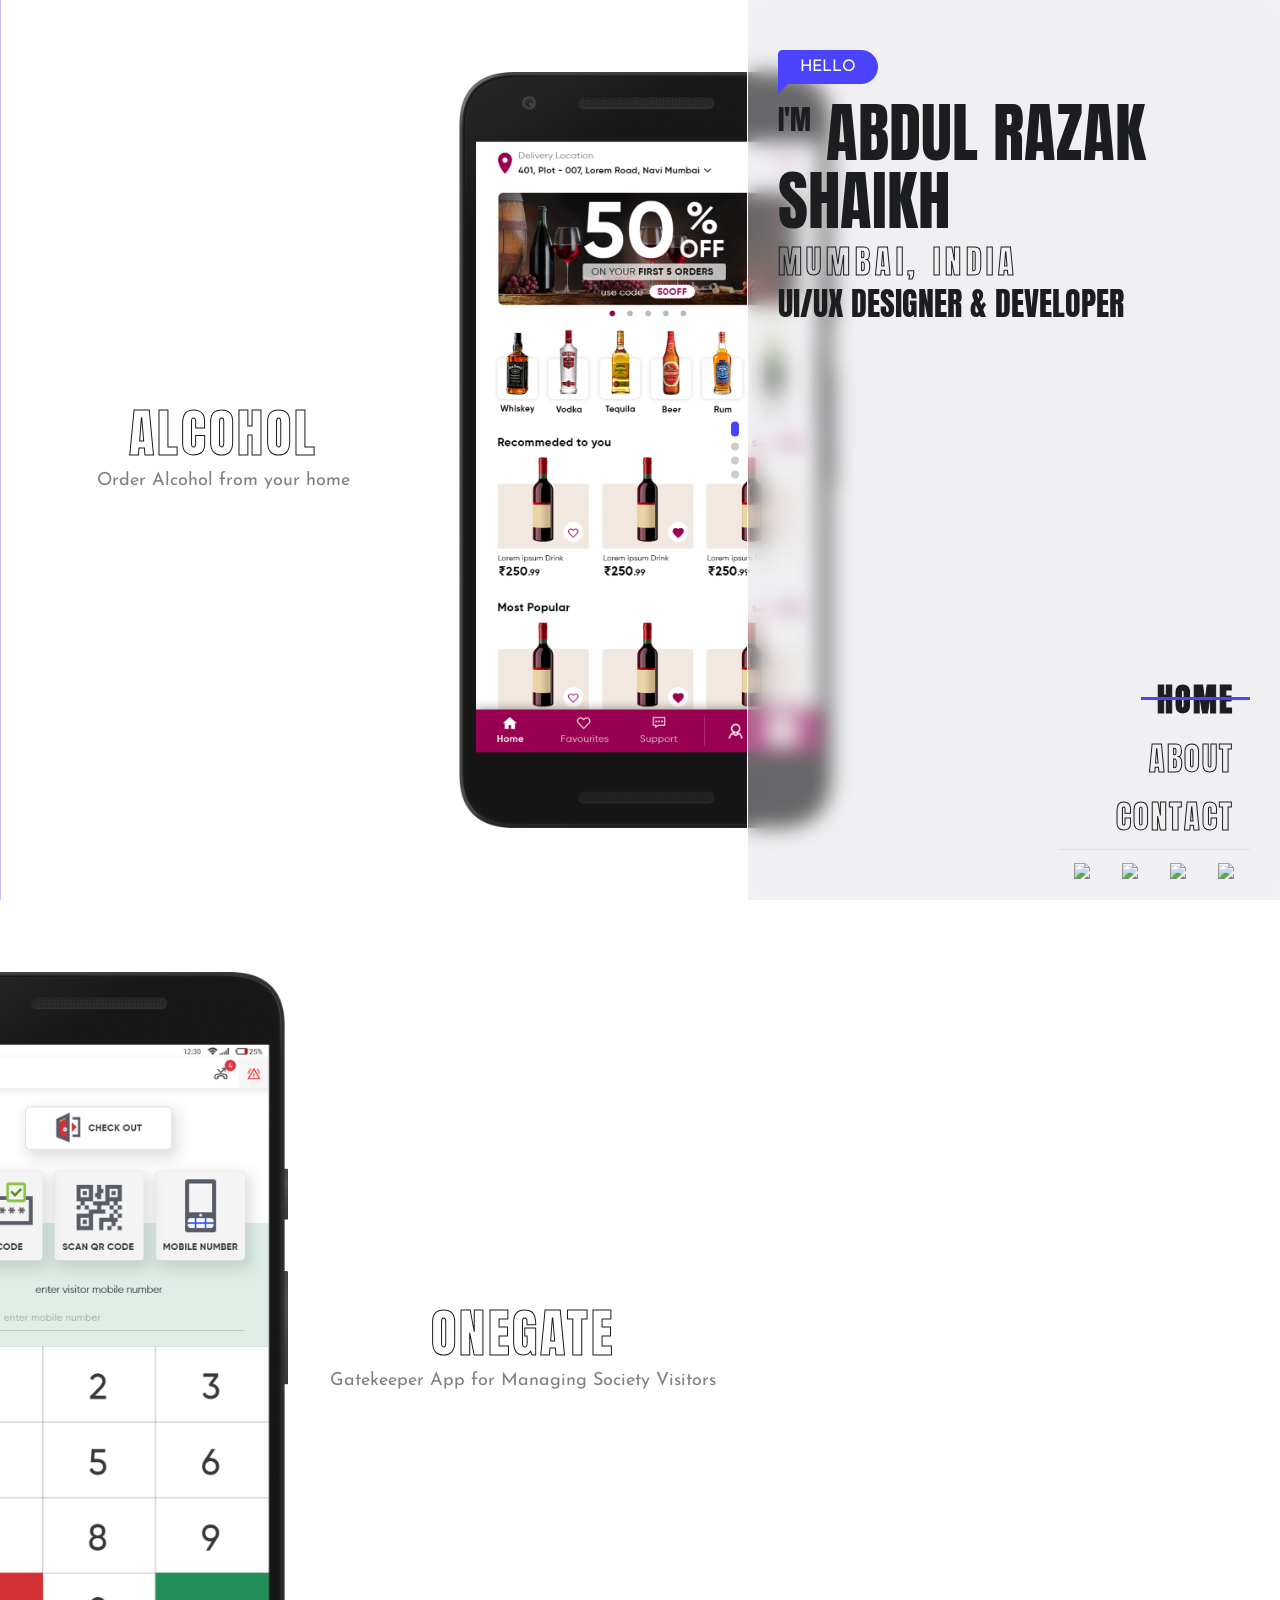
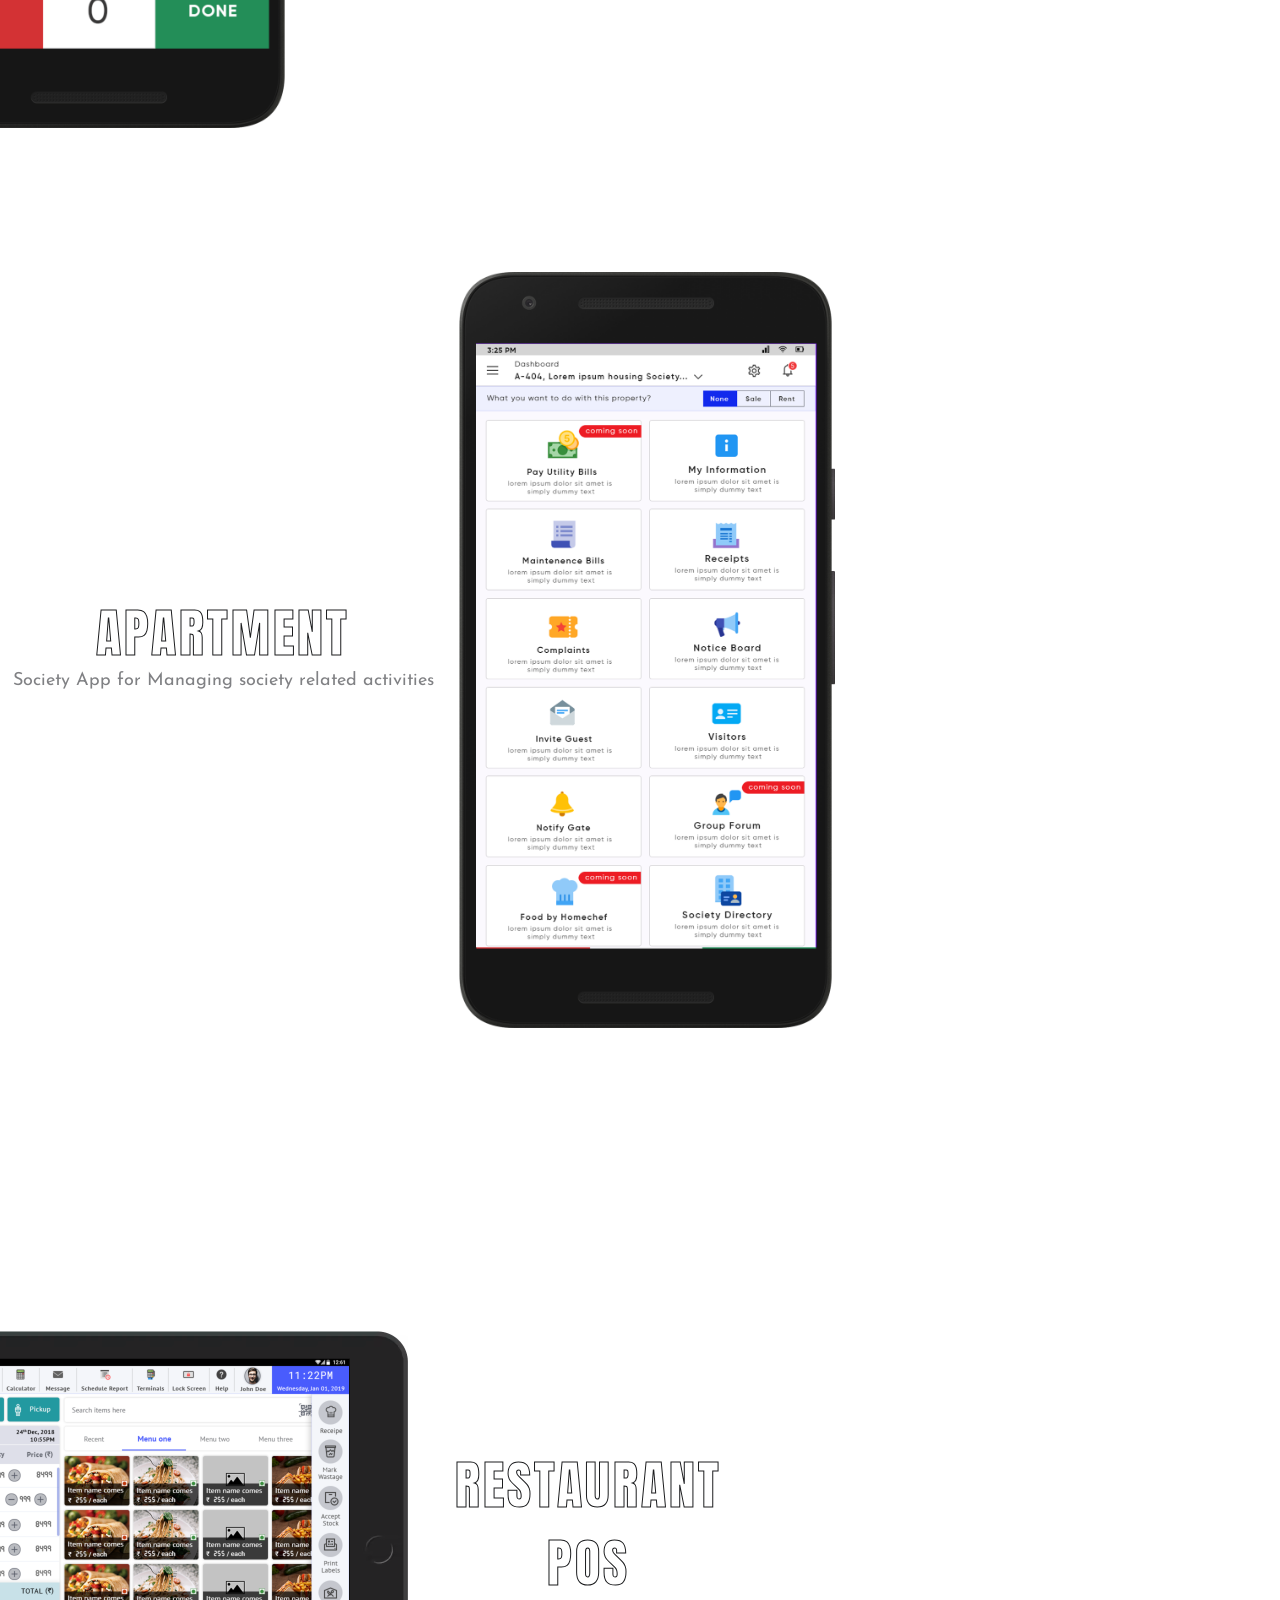
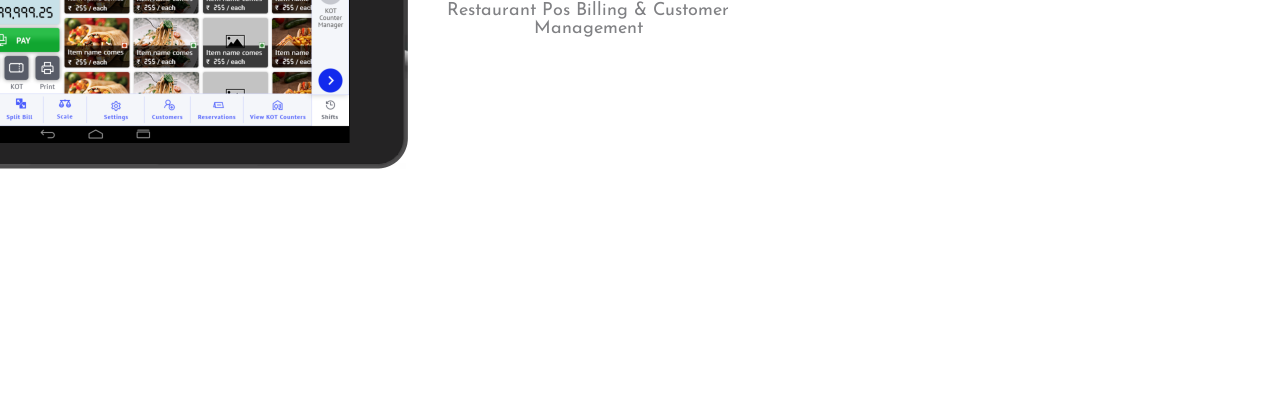
==== commit 40dbfb41: "Add files via upload" ====
--- a/index.html
+++ b/index.html
@@ -108,6 +108,12 @@
   -ms-flex-align: center;
   -webkit-align-items: center;
   align-items: center;
+}
+.swiper-pagination-bullet-active{
+  background: var(--ars-color-basicprimary); 
+  width: 8px;
+    height: 15px;
+    border-radius: 15px;
 }
 @media screen and (max-width: 767px) {
 .swiper-container-vertical>.swiper-pagination-bullets {
@@ -125,10 +131,8 @@
  display: block;
 }
 .swiper-pagination-bullet-active{
-    background: var(--ars-color-basicprimary); 
     width: 15px;
     height: 8px;
-    border-radius: 15px;
 }
 }
 </style>
--- a/css/mystyle.css
+++ b/css/mystyle.css
@@ -369,6 +369,11 @@
 	.caption-wrap .project-name{
 		font-size: 36px;
 	}
+	.introitem{
+		display: flex;
+		align-items: flex-start !important;
+	}
+
 }
 /*-------------------------------CAROUSEL END--------------------------------*/
 
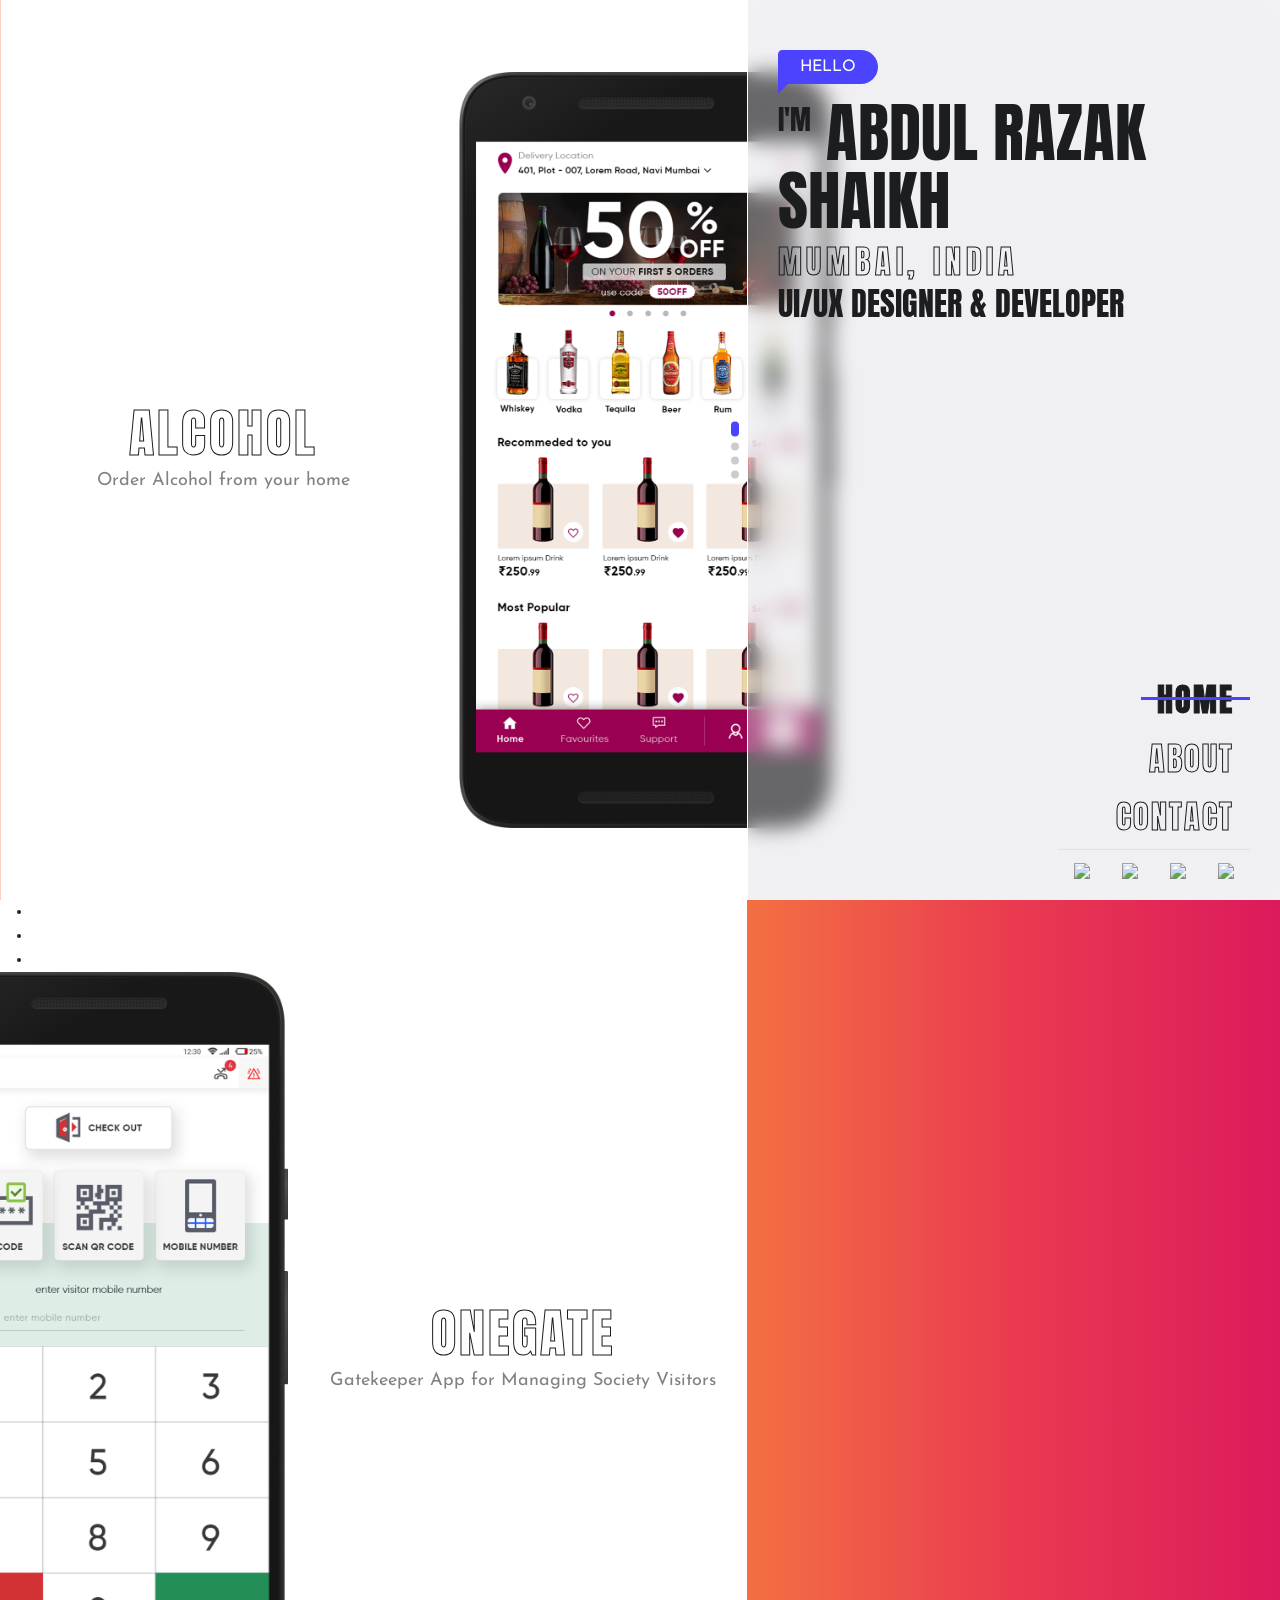
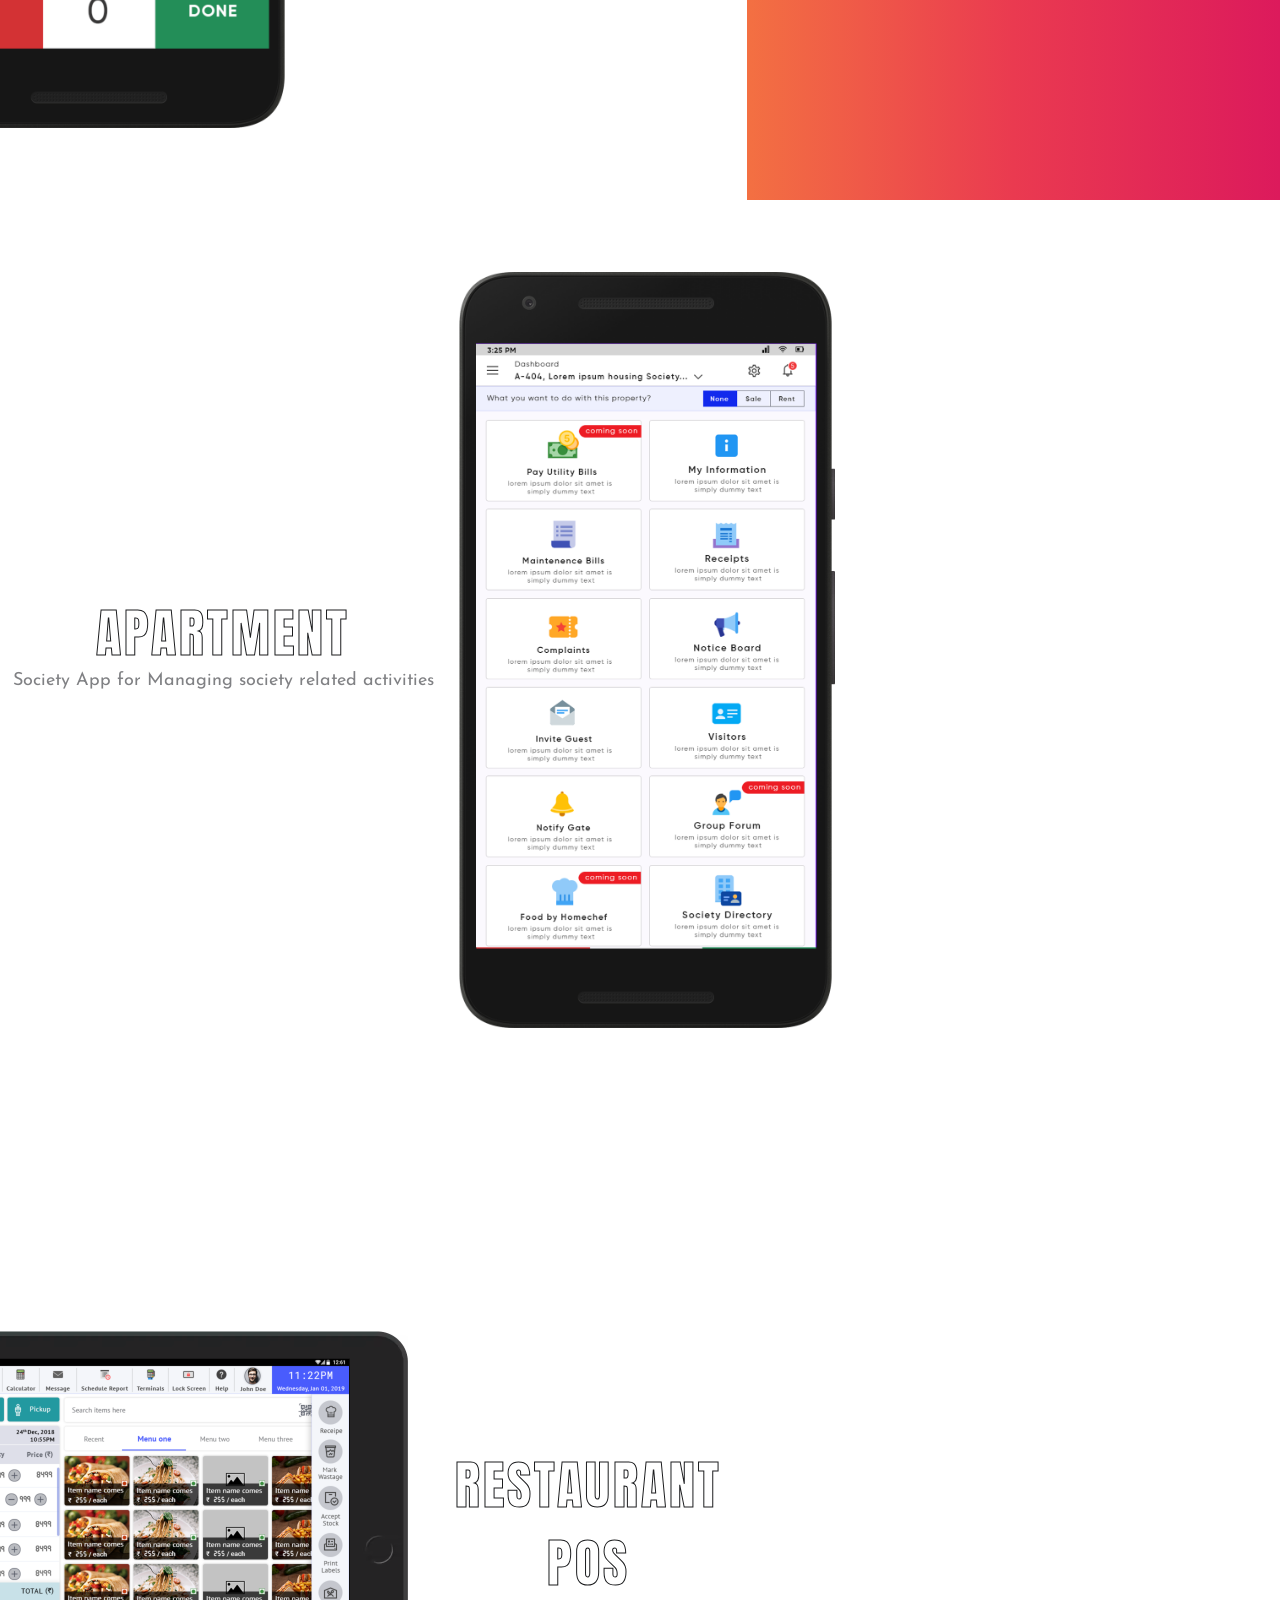
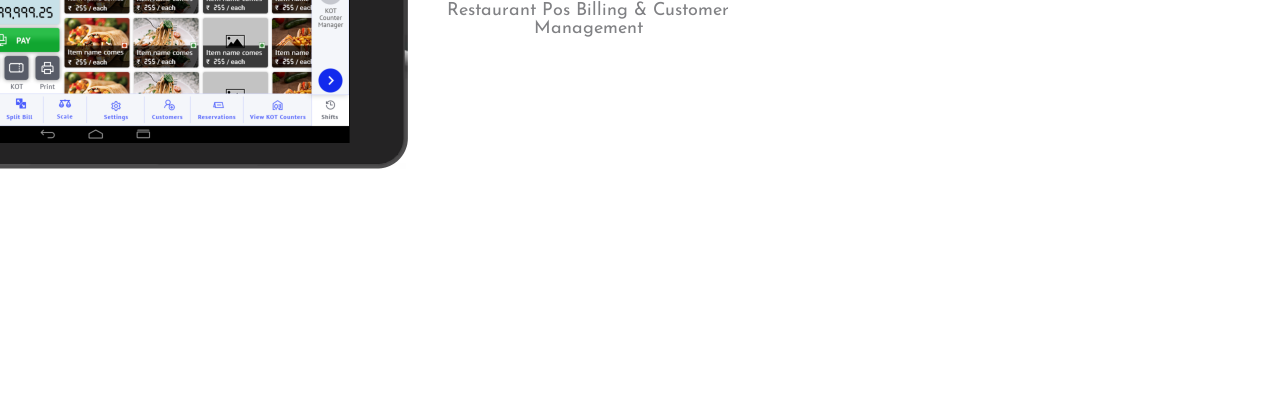
==== commit 1ed63f51: "Add files via upload" ====
--- a/index.html
+++ b/index.html
@@ -8,6 +8,7 @@
     <title>I'm Abdul Razak Shaikh</title>
     <!-- Bootstrap CSS -->
     <link href="css/bootstrap.min.css" rel="stylesheet">
+    <link rel="icon" href="img/icon.png">
     <link href="css/mystyle.css" rel="stylesheet">
     <link rel="stylesheet" href="css/jquery.fsscroll.css">
     <link rel="stylesheet" href="https://unpkg.com/swiper/swiper-bundle.min.css" />
@@ -41,12 +42,29 @@
 }
 .loader-wrap .inner-left{
     width: 58.3333333333%;
-    background-color: #4c43ff;
+    /*background-color: #4c43ff;*/
+    background: #dc1a5c;
+    background: -moz-linear-gradient(left,  #dc1a5c 0%, #ea3a50 50%, #f37042 100%);
+    background: -webkit-linear-gradient(left,  #dc1a5c 0%,#ea3a50 50%,#f37042 100%);
+    background: linear-gradient(to right,  #dc1a5c 0%,#ea3a50 50%,#f37042 100%);
+    filter: progid:DXImageTransform.Microsoft.gradient( startColorstr='#dc1a5c', endColorstr='#f37042',GradientType=1 );
+    /*background: url('https://www.toptal.com/designers/subtlepatterns/patterns/canadian-dollar.png');*/
     left: 0px;
 }
 .loader-wrap .inner-right{
     width: 41.6666666667%;
-    background-color: #4c43ff;
+    /*background-color: #4c43ff;*/
+    background: #5a853b;
+    background: -moz-linear-gradient(right,  #dc1a5c 0%, #ea3a50 50%, #f37042 100%);
+    background: -webkit-linear-gradient(right,  #dc1a5c 0%,#ea3a50 50%,#f37042 100%);
+    background: linear-gradient(to left,  #dc1a5c 0%,#ea3a50 50%,#f37042 100%);
+    filter: progid:DXImageTransform.Microsoft.gradient( startColorstr='#dc1a5c', endColorstr='#f37042',GradientType=1 );
+    /*background: -moz-linear-gradient(top,  #5a853b 0%, #88ac3f 50%, #b4ce34 100%);
+    background: -webkit-linear-gradient(top,  #5a853b 0%,#88ac3f 50%,#b4ce34 100%);
+    background: linear-gradient(to bottom,  #5a853b 0%,#88ac3f 50%,#b4ce34 100%);
+    filter: progid:DXImageTransform.Microsoft.gradient( startColorstr='#5a853b', endColorstr='#b4ce34',GradientType=1 );*/
+
+    /*background: url('https://www.toptal.com/designers/subtlepatterns/patterns/canadian-dollar.png');*/
     right: 0px;
 }
 .loader-wrap.is-hidden .inner-left{
@@ -54,15 +72,19 @@
   transform: translate3d(-100%, 0, 0);
 }
 .loader-wrap.is-hidden .inner-right{
-  -webkit-transform: translate3d(100%, 0, 0);
-  transform: translate3d(100%, 0, 0);
-}
-.loader-wrap.is-hidden .text{
-  -webkit-transform: translate3d(0, -100%, 0);
-  transform: translate3d(0, -100%, 0);
-}
-.loader-wrap .text{
+  -webkit-transform: translate3d(0, 100%, 0);
+  transform: translate3d(0, 100%, 0);
+}
+.loader-wrap.is-hidden .loading-text{
+  -webkit-transform: translate3d(-100%, 0, 0);
+  transform: translate3d(-100%, 0, 0);
+}
+.loader-wrap .loading-text{
     color: #ffffff;
+    font-size: 2rem;
+    font-weight: bold;
+    letter-spacing: 2px;
+    text-transform: uppercase;
     position: fixed;
     top: 0px;
     bottom: 0px;
@@ -92,8 +114,7 @@
 
 .swiper-slide {
   text-align: center;
-  font-size: 18px;
-  background: #fff;
+  font-size: 18px;  
 
   /* Center slide text vertically */
   display: -webkit-box;
@@ -136,14 +157,19 @@
 }
 }
 </style>
-
 </head>
 <body>
+<!-- 
+<div class="page-overlay">
+  <h4 class="percentage-text"></h4>
+  
+</div> -->
 <div class="loader-wrap">
-  <h2 class="display-3 text">Loading...</h2>
+  <h2 class="loading-text">Loading...</h2>
   <div class="inner-left"></div>
   <div class="inner-right"></div>
 </div>
+<main class="main-wrapper">
 
 <header class="header fixed-top">
   <nav class="navbar navbar-expand-md navbar-light p-0">
@@ -633,6 +659,7 @@
   </div>
 </section>
 
+</main>
 
 <script src="js/jquery-3.5.1.min.js"></script>
 <script src="js/bootstrap.bundle.min.js"></script>
@@ -646,7 +673,9 @@
 //     $(".loader-wrap").hide();;
 // });
 $(document).ready(function() {
-  $('.loader-wrap').addClass('is-hidden');
+    setTimeout(function(){
+      $('.loader-wrap').addClass('is-hidden');
+    },1000);
 });
 </script>
 <script src="https://unpkg.com/swiper/swiper-bundle.min.js"></script>
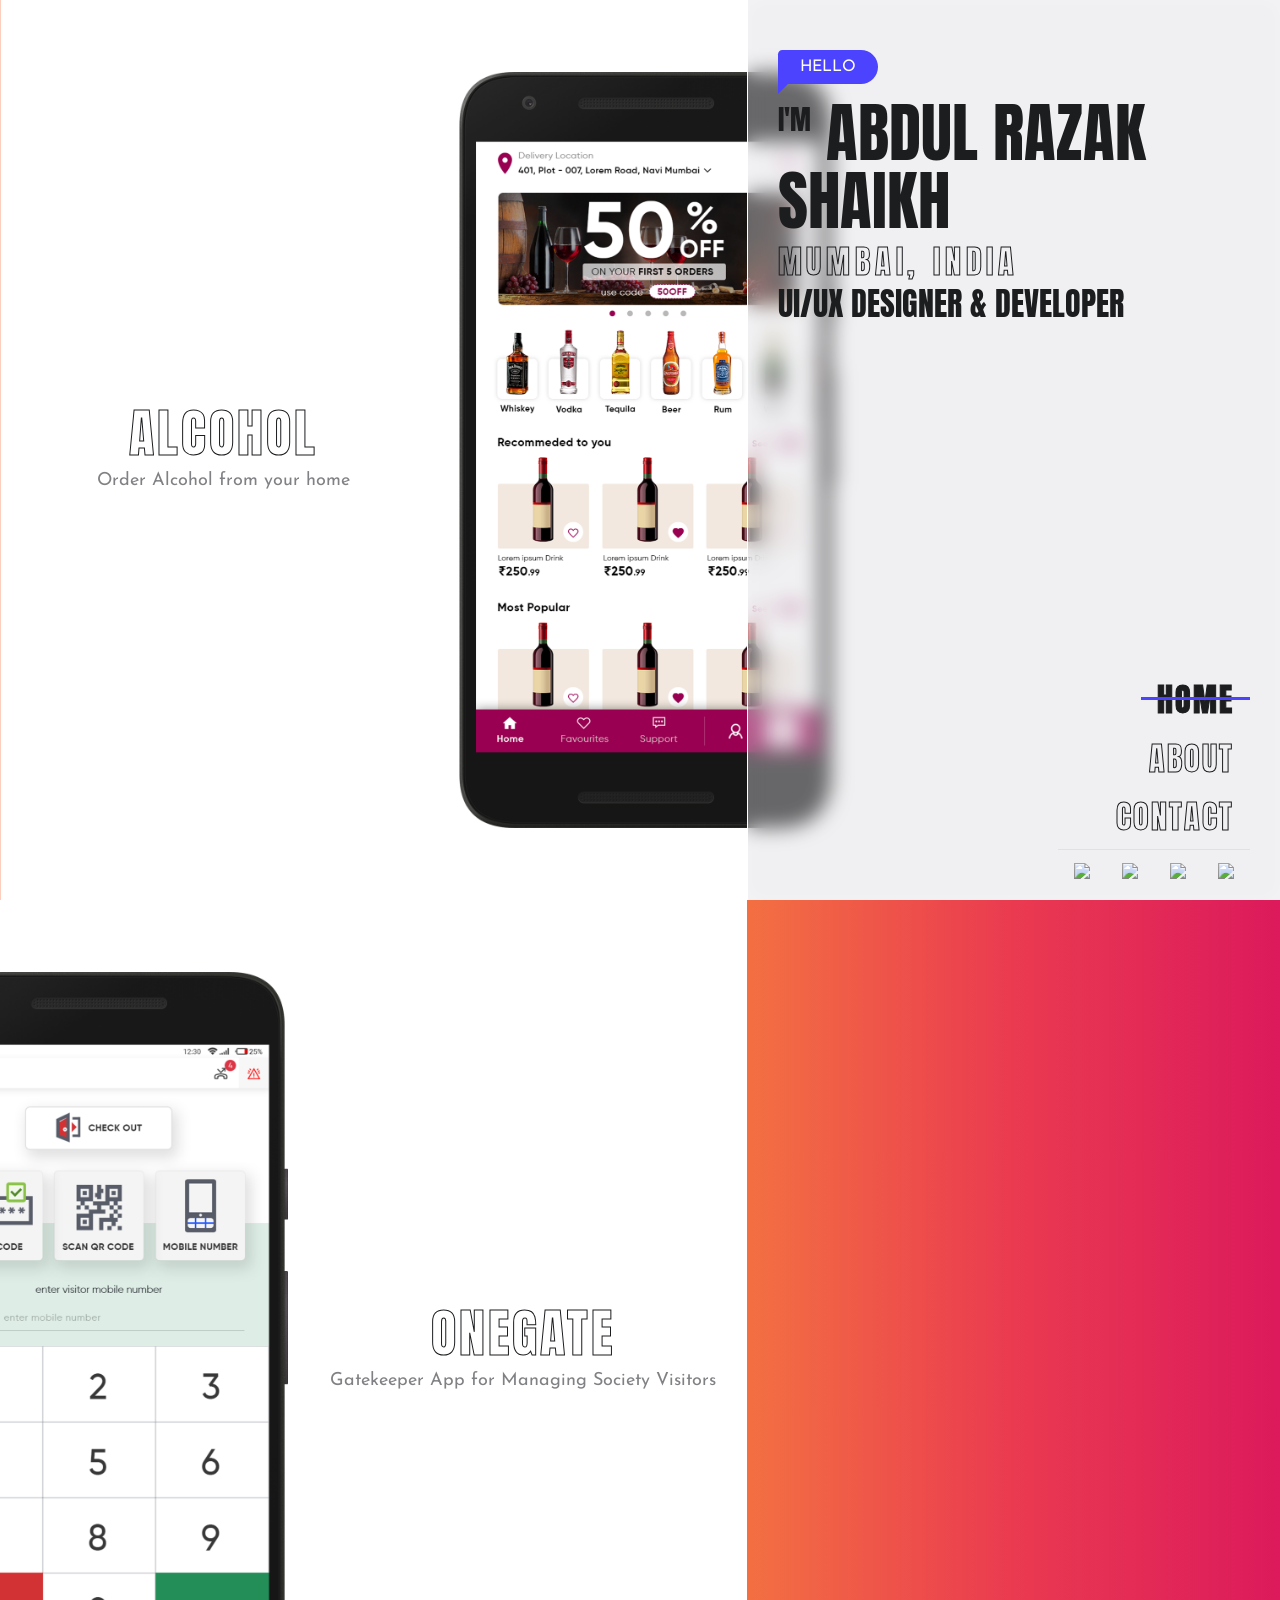
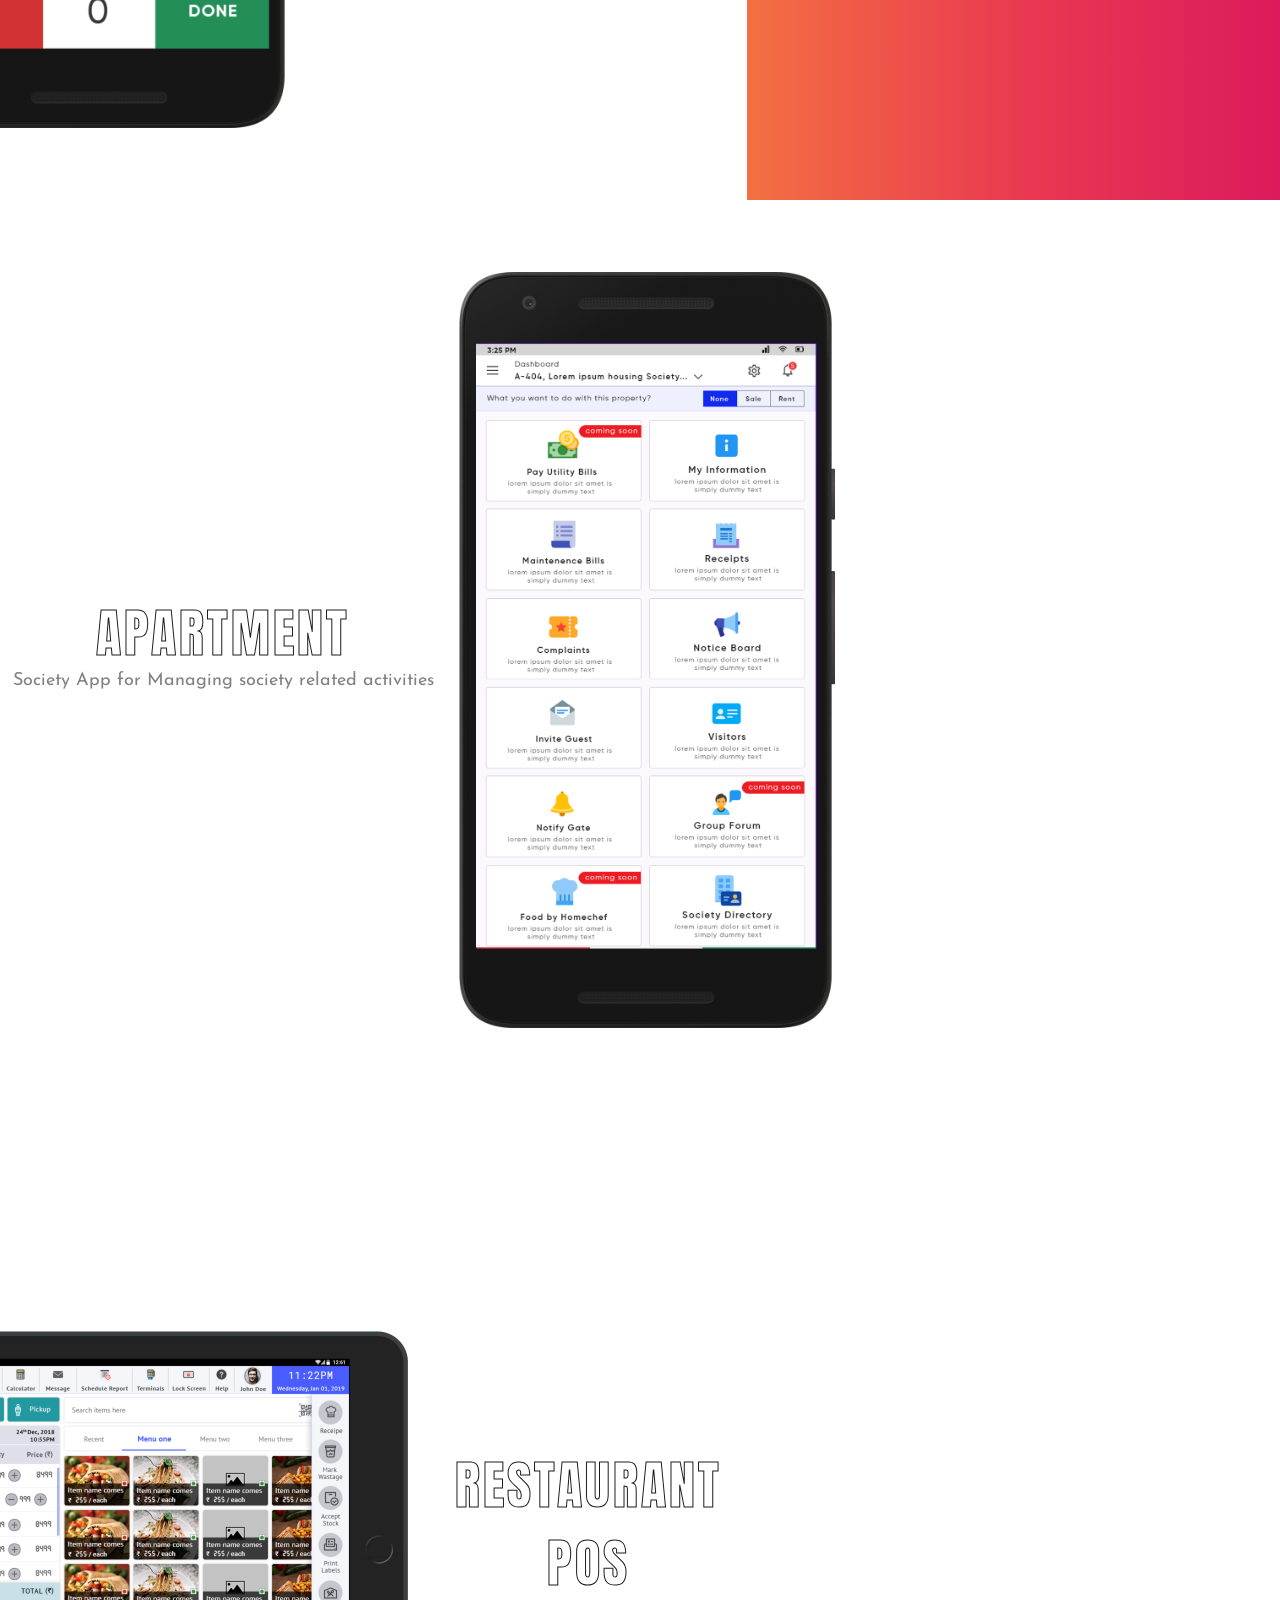
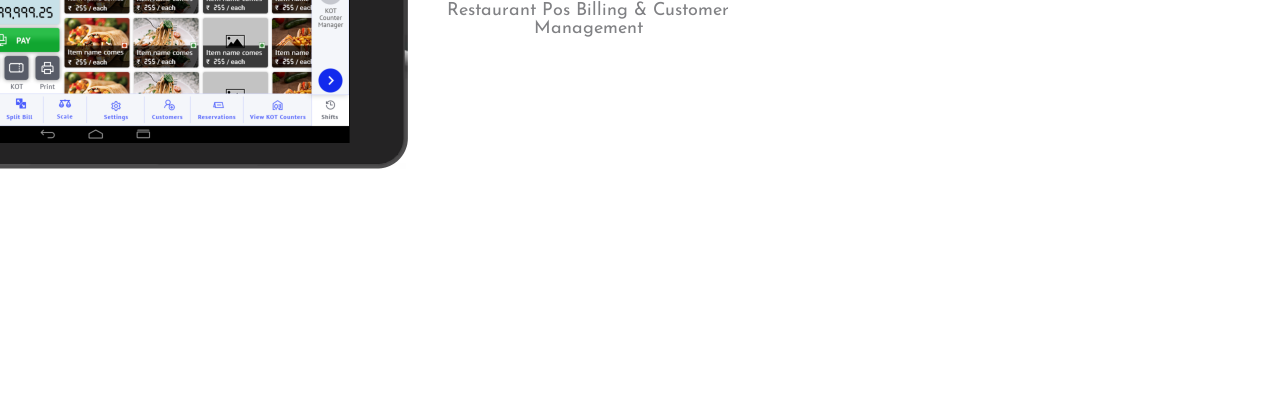
==== commit 9806d01d: "Add files via upload" ====
--- a/index.html
+++ b/index.html
@@ -10,8 +10,7 @@
     <link href="css/bootstrap.min.css" rel="stylesheet">
     <link rel="icon" href="img/icon.png">
     <link href="css/mystyle.css" rel="stylesheet">
-    <link rel="stylesheet" href="css/jquery.fsscroll.css">
-    <link rel="stylesheet" href="https://unpkg.com/swiper/swiper-bundle.min.css" />
+    <link rel="stylesheet" href="css/swiper-bundle.min.css" />
 
 <style type="text/css">
 
@@ -665,7 +664,6 @@
 <script src="js/bootstrap.bundle.min.js"></script>
 
 <script src="js/jquery.tagcanvas.min.js"></script>
-<script src="js/jquery.fsscroll.min.js"></script>
 <script src="js/script.js"></script>
 <script type="text/javascript">
 // $(window).load(function() {
@@ -678,10 +676,21 @@
     },1000);
 });
 </script>
-<script src="https://unpkg.com/swiper/swiper-bundle.min.js"></script>
+<script src="js/swiper-bundle.min.js"></script>
 <script>
     var swiper = new Swiper('.swiper-container', {
       direction: 'vertical',
+      parallax: true,
+      lazy: true,
+      grabCursor: true,
+      mousewheel: true,
+      loop: true,
+      watchSlidesProgress: true,
+      paginationClickable: true,
+      autoplay: {
+        delay: 3000,
+      },
+
       pagination: {
         el: '.swiper-pagination',
         clickable: true,
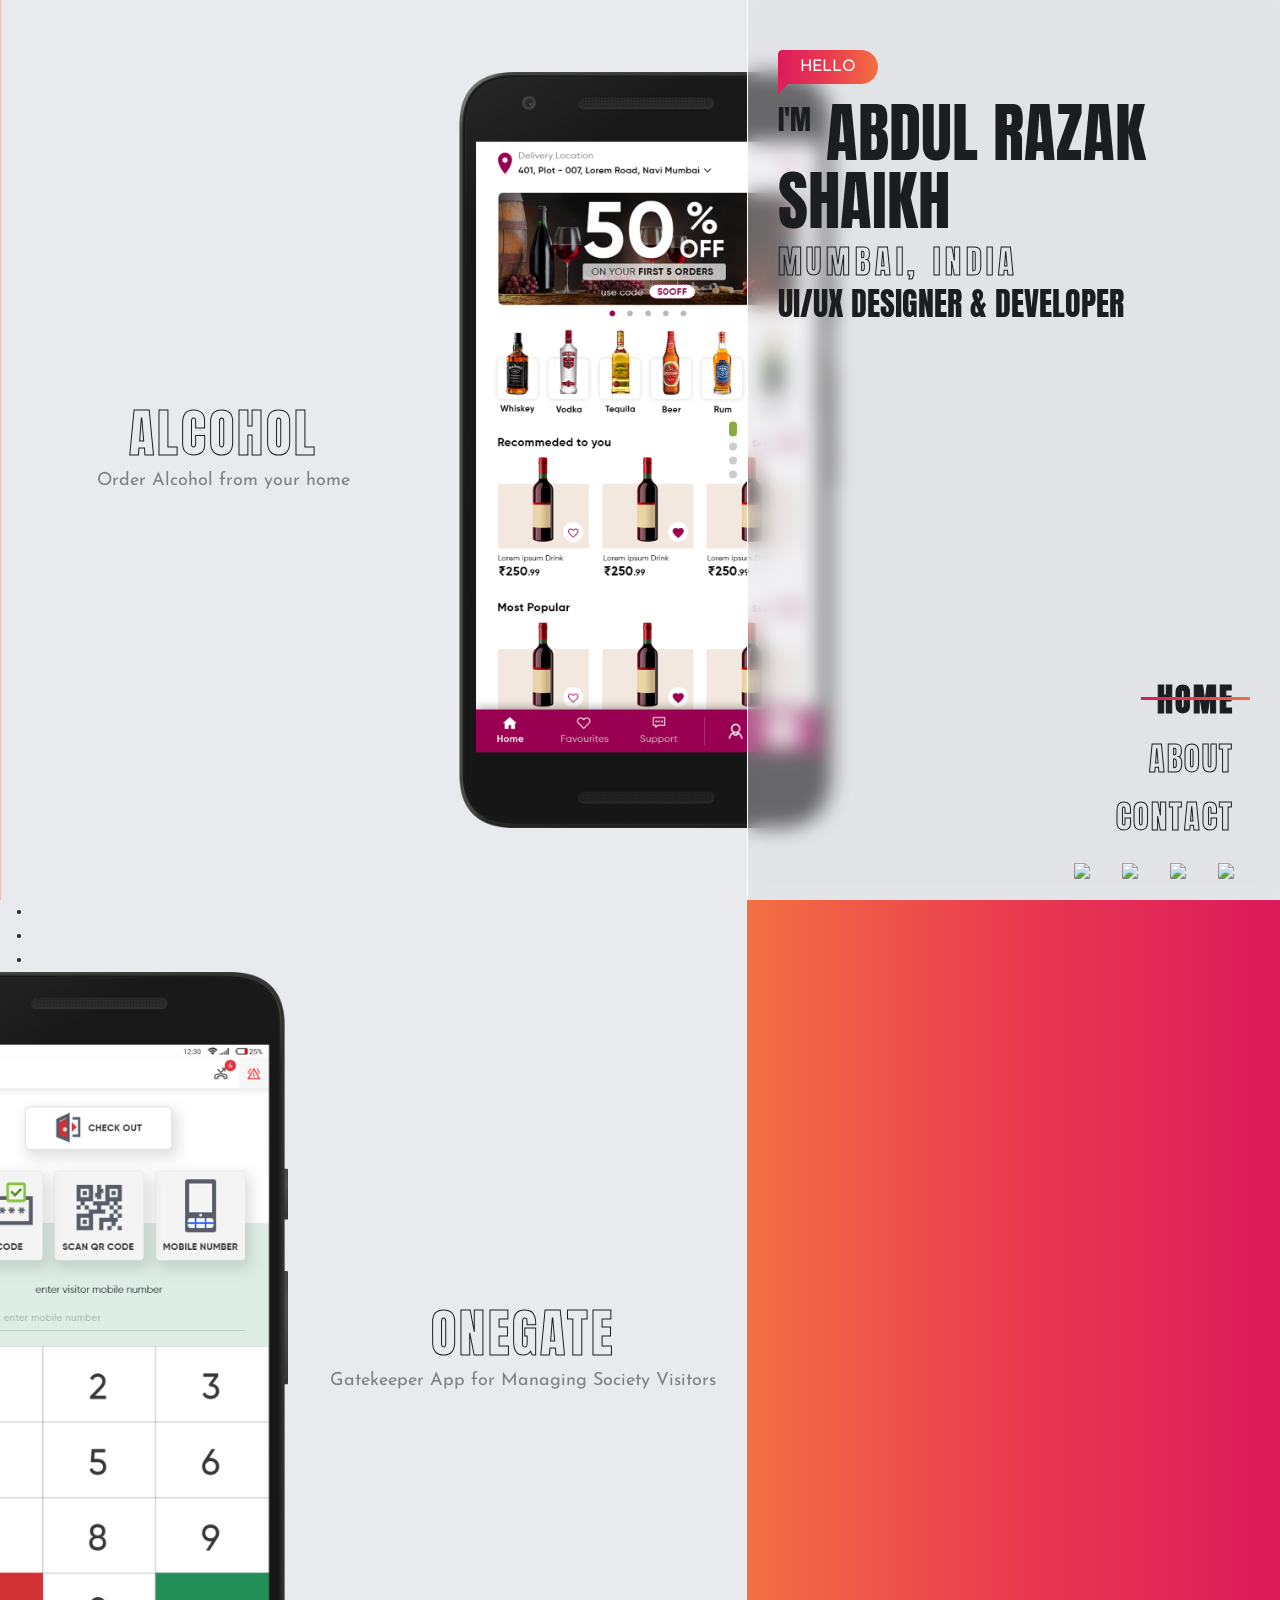
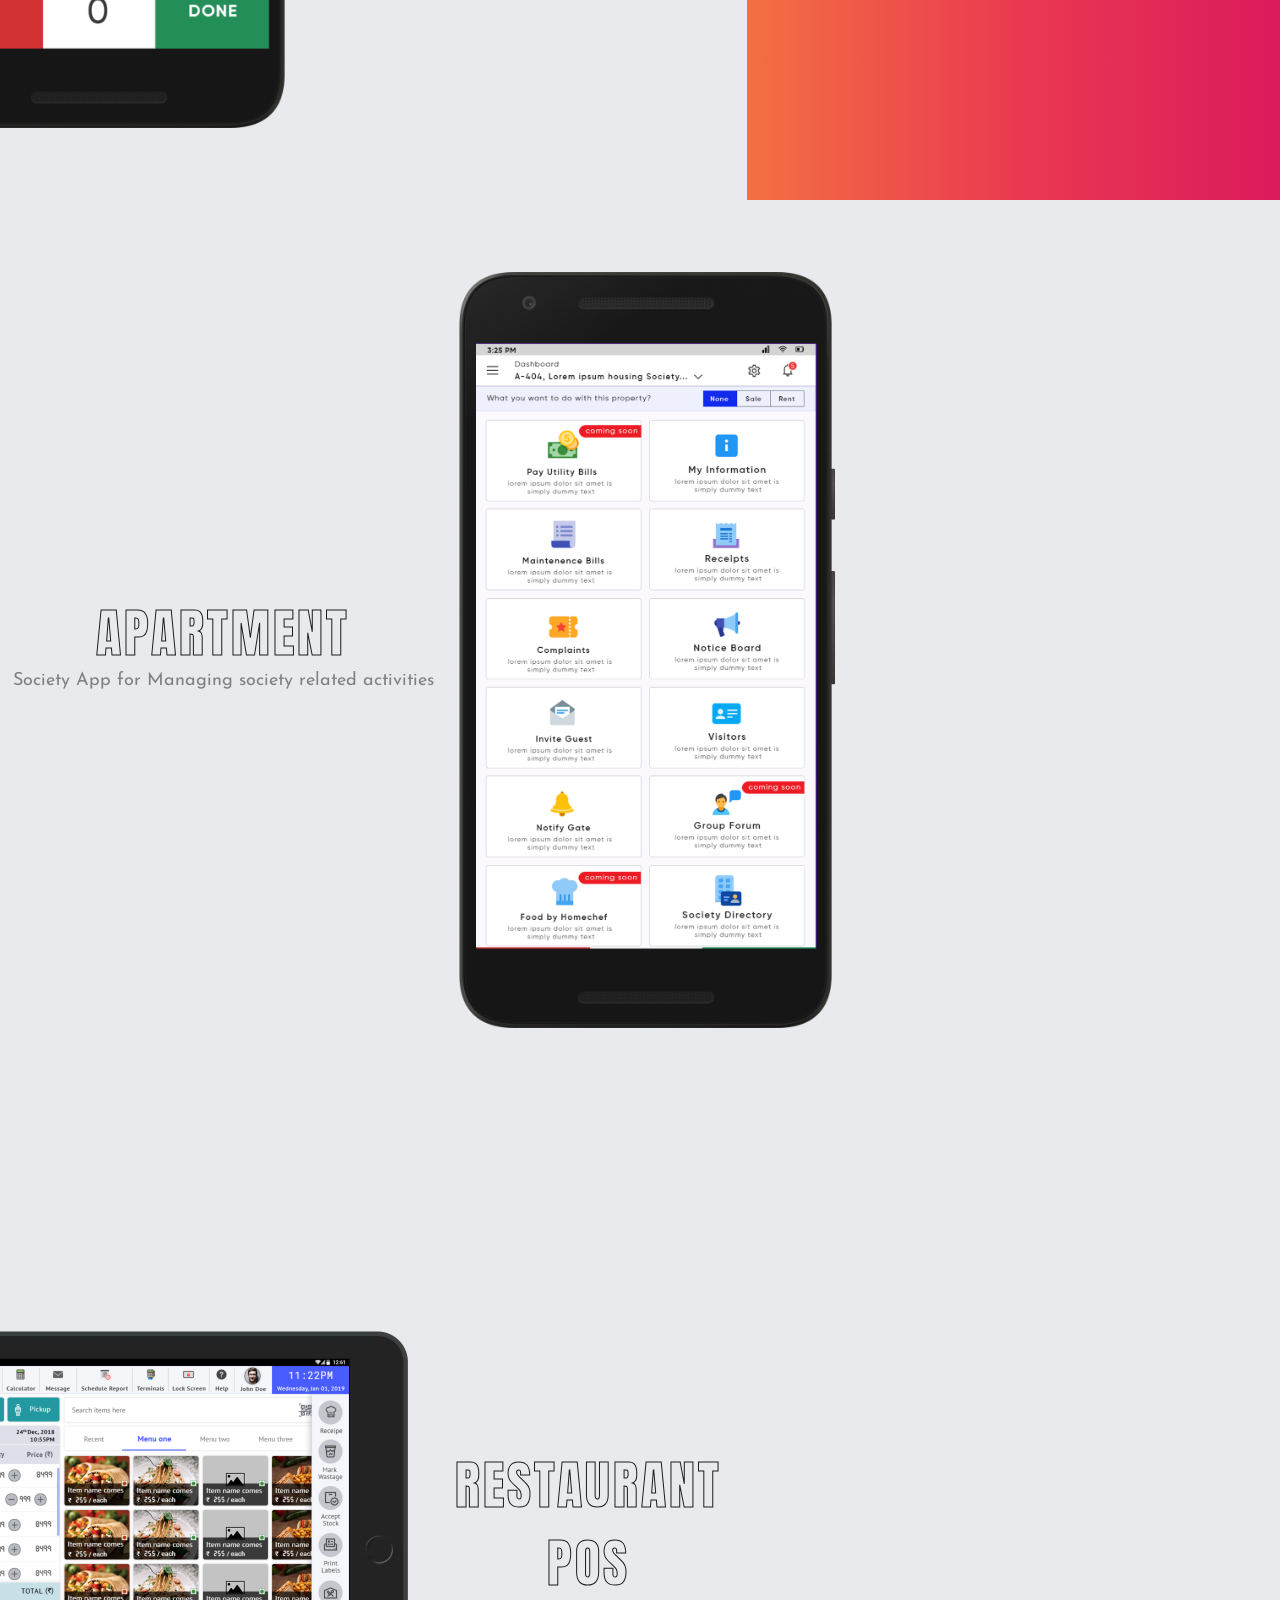
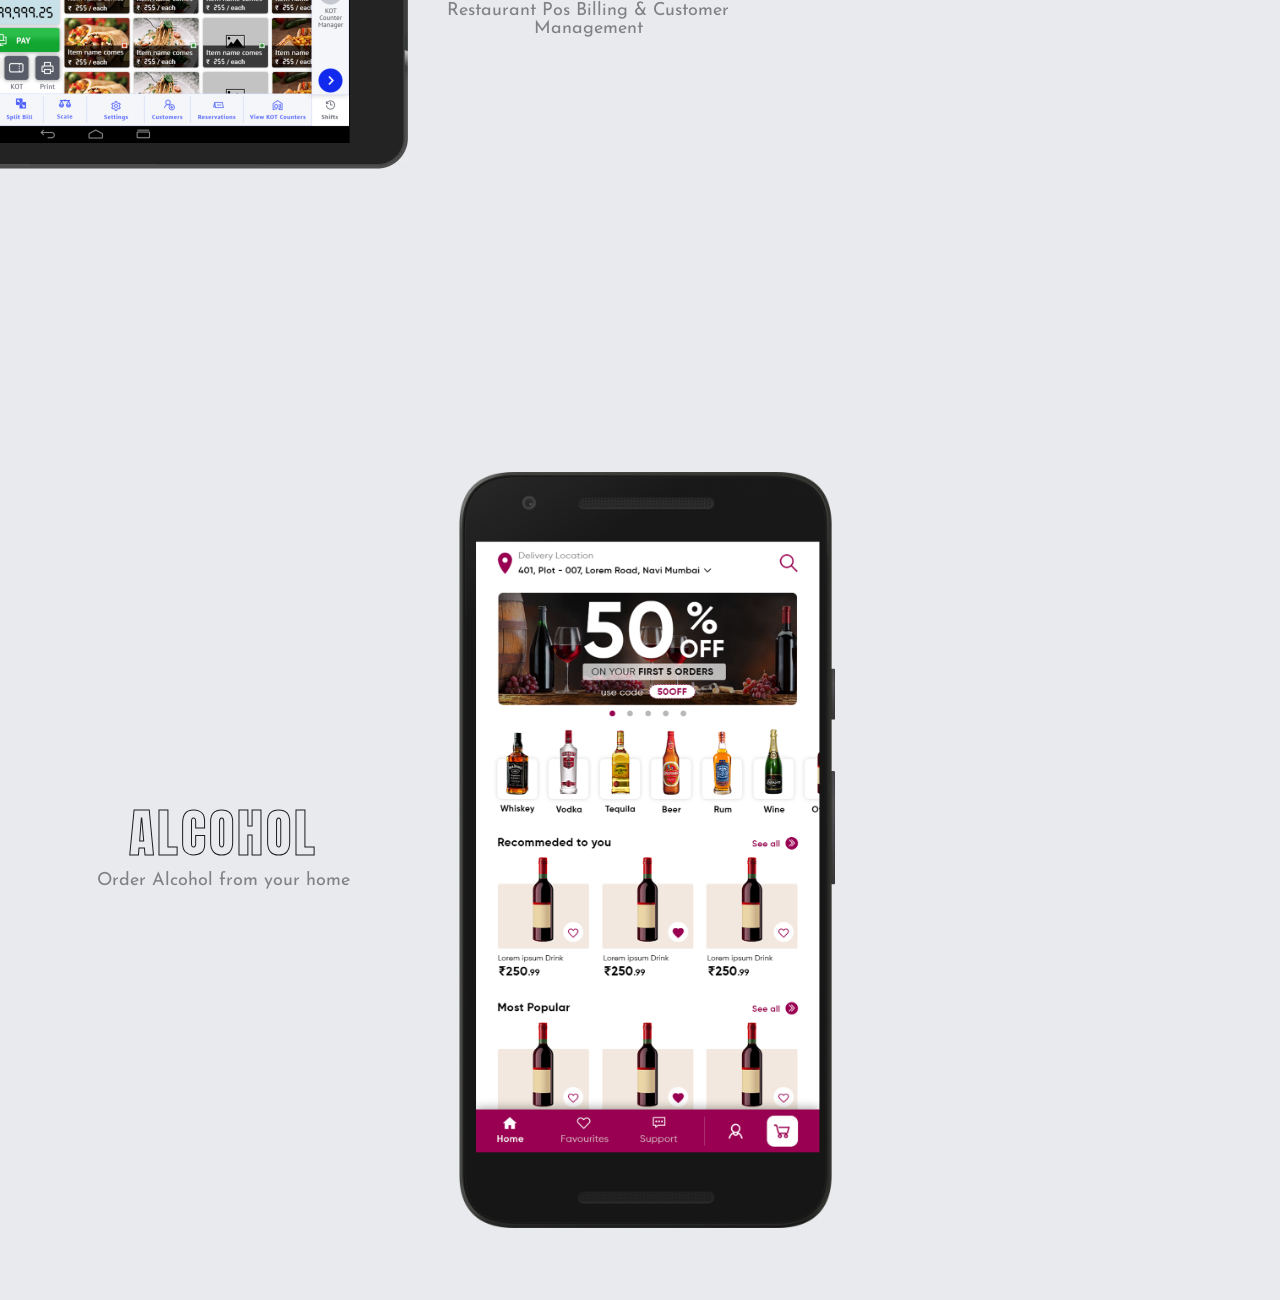
==== commit f5cff99a: "Add files via upload" ====
--- a/index.html
+++ b/index.html
@@ -9,8 +9,9 @@
     <!-- Bootstrap CSS -->
     <link href="css/bootstrap.min.css" rel="stylesheet">
     <link rel="icon" href="img/icon.png">
+    <link rel="stylesheet" href="css/swiper-bundle.min.css" />
+    <link href="css/jquery.fsscroll.css" rel="stylesheet">
     <link href="css/mystyle.css" rel="stylesheet">
-    <link rel="stylesheet" href="css/swiper-bundle.min.css" />
 
 <style type="text/css">
 
@@ -662,7 +663,7 @@
 
 <script src="js/jquery-3.5.1.min.js"></script>
 <script src="js/bootstrap.bundle.min.js"></script>
-
+<script src="js/jquery.fsscroll.min.js"></script>
 <script src="js/jquery.tagcanvas.min.js"></script>
 <script src="js/script.js"></script>
 <script type="text/javascript">
--- a/css/mystyle.css
+++ b/css/mystyle.css
@@ -12,7 +12,8 @@
 	--ars-font-secondary : Anton;
 	
 	
-    --ars-color-basicprimary: #4c43ff;
+    /*--ars-color-basicprimary: #4c43ff;*/
+    --ars-color-basicprimary: #87ab3f;
 	--ars-color-primary: #1c1d1f;
 	--ars-color-secondary: #808184;
 
@@ -23,6 +24,10 @@
 	--mockuptablet-width-small : 100%;
 
 	--navbar-height : 54px;
+	/*--bg-pattern : url('https://www.toptal.com/designers/subtlepatterns/patterns/dot-grid.png');*/
+	/*--bg-pattern : url('https://www.toptal.com/designers/subtlepatterns/patterns/morocco.png');*/
+	/*--bg-pattern : url('https://www.toptal.com/designers/subtlepatterns/patterns/light-grey-terrazzo.png');*/
+	/*--bg-pattern : url('https://www.toptal.com/designers/subtlepatterns/patterns/memphis-colorful.png');*/
 }
 a{
     color: var(--ars-color-primary);
@@ -33,9 +38,9 @@
     font-family: var(--ars-font-primary);
     font-size: 1rem;
     font-weight: 400;
-    line-height: 1.5
-    /*background-color: #e8eaed;*/
-    background: url('https://www.toptal.com/designers/subtlepatterns/patterns/gridme.png');
+    line-height: 1.5;
+    background-color: #e8eaed;
+    /*background: var(--bg-pattern);*/
     /*overflow-y: hidden;*/
     overflow: hidden;
 }
@@ -58,7 +63,12 @@
     position: relative;
     width: 100px;
     height: auto;
-    background: var(--ars-color-basicprimary);
+    /*background: var(--ars-color-basicprimary);*/
+    background: #dc1a5c;
+    background: -moz-linear-gradient(left,  #dc1a5c 0%, #ea3a50 50%, #f37042 100%);
+    background: -webkit-linear-gradient(left,  #dc1a5c 0%,#ea3a50 50%,#f37042 100%);
+    background: linear-gradient(to right,  #dc1a5c 0%,#ea3a50 50%,#f37042 100%);
+    filter: progid:DXImageTransform.Microsoft.gradient( startColorstr='#dc1a5c', endColorstr='#f37042',GradientType=1 );
     text-align: center;
     padding: 5px;
     font-family: var(--ars-font-primary);
@@ -77,7 +87,8 @@
     top: auto;
     bottom: -10px;
     border: 10px solid;
-    border-color: transparent transparent transparent var(--ars-color-basicprimary);
+    /*border-color: transparent transparent transparent var(--ars-color-basicprimary);*/
+    border-color: transparent transparent transparent #df205a;
 }
 
 .navbar-head{
@@ -154,7 +165,12 @@
 }
 .main-nav.nav .nav-item .nav-link:before{
     content: '';
-    background: var(--ars-color-basicprimary);
+    /*background: var(--ars-color-basicprimary);*/
+    background: #dc1a5c;
+    background: -moz-linear-gradient(left,  #dc1a5c 0%, #ea3a50 50%, #f37042 100%);
+    background: -webkit-linear-gradient(left,  #dc1a5c 0%,#ea3a50 50%,#f37042 100%);
+    background: linear-gradient(to right,  #dc1a5c 0%,#ea3a50 50%,#f37042 100%);
+    filter: progid:DXImageTransform.Microsoft.gradient( startColorstr='#dc1a5c', endColorstr='#f37042',GradientType=1 );
     /*background: #e2e3e7;*/
     width: 100%;
     height: 3px;
@@ -172,7 +188,12 @@
 }
 .main-nav.nav .nav-item .nav-link:after{
     content: '';
-    background: var(--ars-color-basicprimary);
+    /*background: var(--ars-color-basicprimary);*/
+    background: #dc1a5c;
+	background: -moz-linear-gradient(left,  #dc1a5c 0%, #ea3a50 50%, #f37042 100%);
+	background: -webkit-linear-gradient(left,  #dc1a5c 0%,#ea3a50 50%,#f37042 100%);
+	background: linear-gradient(to right,  #dc1a5c 0%,#ea3a50 50%,#f37042 100%);
+	filter: progid:DXImageTransform.Microsoft.gradient( startColorstr='#dc1a5c', endColorstr='#f37042',GradientType=1 );
     width: 100%;
     height: 34px;
     position: absolute;
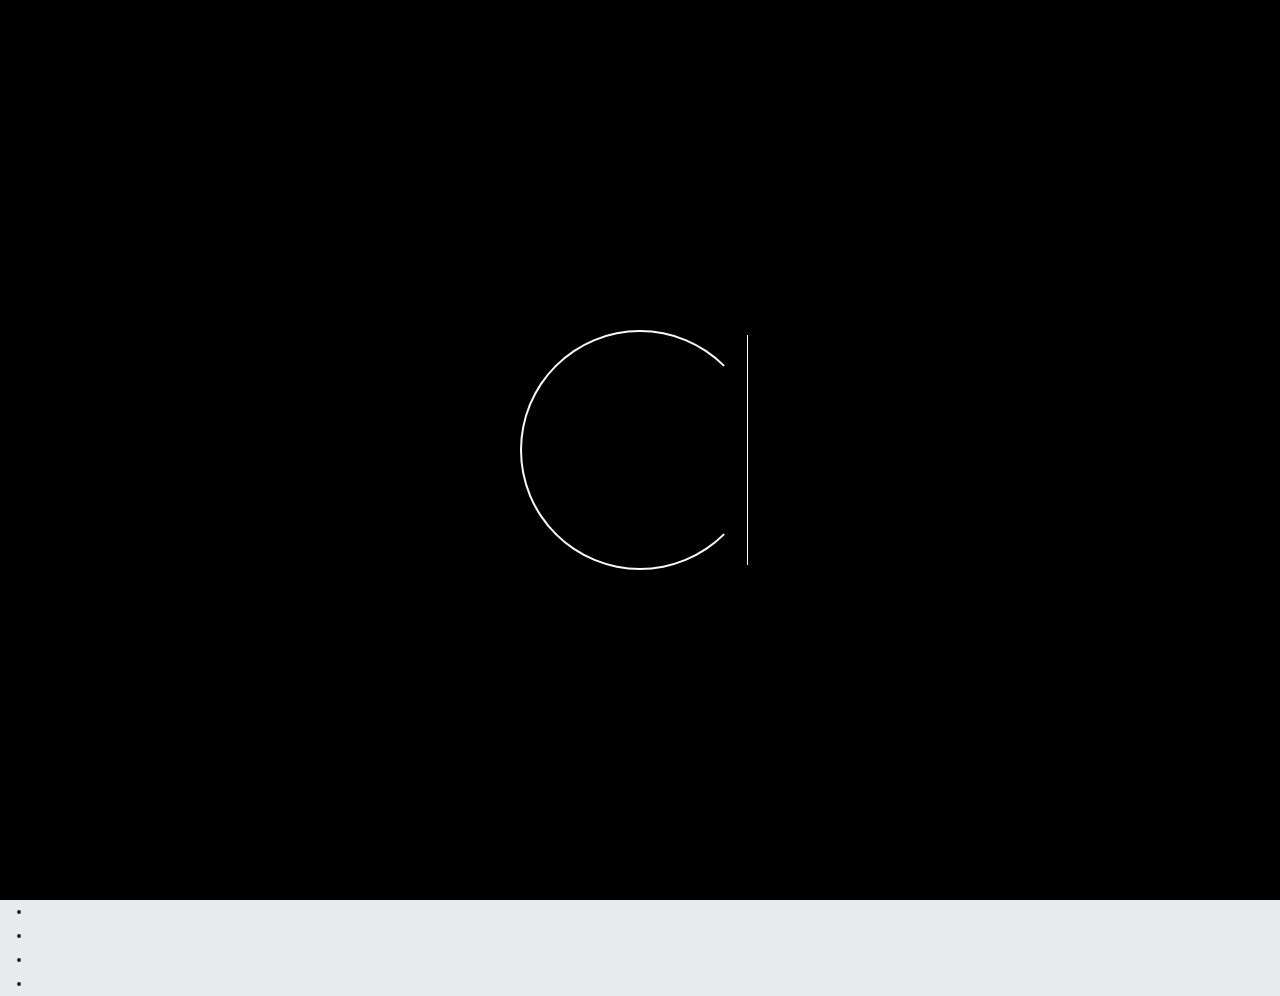
==== commit 3ed29f21: "Add files via upload" ====
--- a/index.html
+++ b/index.html
@@ -12,165 +12,176 @@
     <link rel="stylesheet" href="css/swiper-bundle.min.css" />
     <link href="css/jquery.fsscroll.css" rel="stylesheet">
     <link href="css/mystyle.css" rel="stylesheet">
-
-<style type="text/css">
-
-.loader-wrap{
-  /*width: 100vw;
-  height: 100vh;*/
-  /*position: fixed;*/
-  /*background-color: #ffffff;*/
-  /*z-index: 99999;*/
-  /*transition: all 1.4s cubic-bezier(0.770, 0.000, 0.175, 1.000);*/
-  /*-webkit-transform: translate3d(0, 0, 0);
-  transform: translate3d(0, 0, 0);*/
-  /*display: flex;*/
-}
-/*.loader-wrap.is-hidden{
-  -webkit-transform: translate3d(0, -100%, 0);
-  transform: translate3d(0, -100%, 0);
-}*/
-
-.loader-wrap .inner-left, .loader-wrap .inner-right{
+<style>
+#preloader {
     position: fixed;
+    left: 0;
+    top: 0;
+    height: 100vh;
+    width: 100%;
     z-index: 99999;
+    display: flex
+}
+
+#preloader:before,#preloader:after {
+    content: '';
+    position: absolute;
+    left: 0;
+    top: 0;
+    /*width: 50%;*/
     height: 100%;
-    transition: all 1.25s cubic-bezier(0.770, 0.000, 0.175, 1.000);
-    display: flex;
-    align-items: center;
-    justify-content: center;
-}
-.loader-wrap .inner-left{
+    z-index: -1;
+    background-color: #000;
+    -webkit-transition: all .3s ease 0s;
+    -o-transition: all .3s ease 0s;
+    transition: all .3s ease 0s;
+}
+#preloader:before{
     width: 58.3333333333%;
-    /*background-color: #4c43ff;*/
-    background: #dc1a5c;
+    /*background: #dc1a5c;
     background: -moz-linear-gradient(left,  #dc1a5c 0%, #ea3a50 50%, #f37042 100%);
     background: -webkit-linear-gradient(left,  #dc1a5c 0%,#ea3a50 50%,#f37042 100%);
-    background: linear-gradient(to right,  #dc1a5c 0%,#ea3a50 50%,#f37042 100%);
-    filter: progid:DXImageTransform.Microsoft.gradient( startColorstr='#dc1a5c', endColorstr='#f37042',GradientType=1 );
-    /*background: url('https://www.toptal.com/designers/subtlepatterns/patterns/canadian-dollar.png');*/
-    left: 0px;
-}
-.loader-wrap .inner-right{
+    background: linear-gradient(to right,  #dc1a5c 0%,#ea3a50 50%,#f37042 100%);*/
+}
+#preloader:after {
     width: 41.6666666667%;
-    /*background-color: #4c43ff;*/
-    background: #5a853b;
+    left: auto;
+    right: 0;
+    /*background: #dc1a5c;
     background: -moz-linear-gradient(right,  #dc1a5c 0%, #ea3a50 50%, #f37042 100%);
     background: -webkit-linear-gradient(right,  #dc1a5c 0%,#ea3a50 50%,#f37042 100%);
-    background: linear-gradient(to left,  #dc1a5c 0%,#ea3a50 50%,#f37042 100%);
-    filter: progid:DXImageTransform.Microsoft.gradient( startColorstr='#dc1a5c', endColorstr='#f37042',GradientType=1 );
-    /*background: -moz-linear-gradient(top,  #5a853b 0%, #88ac3f 50%, #b4ce34 100%);
-    background: -webkit-linear-gradient(top,  #5a853b 0%,#88ac3f 50%,#b4ce34 100%);
-    background: linear-gradient(to bottom,  #5a853b 0%,#88ac3f 50%,#b4ce34 100%);
-    filter: progid:DXImageTransform.Microsoft.gradient( startColorstr='#5a853b', endColorstr='#b4ce34',GradientType=1 );*/
-
-    /*background: url('https://www.toptal.com/designers/subtlepatterns/patterns/canadian-dollar.png');*/
-    right: 0px;
-}
-.loader-wrap.is-hidden .inner-left{
-  -webkit-transform: translate3d(-100%, 0, 0);
-  transform: translate3d(-100%, 0, 0);
-}
-.loader-wrap.is-hidden .inner-right{
-  -webkit-transform: translate3d(0, 100%, 0);
-  transform: translate3d(0, 100%, 0);
-}
-.loader-wrap.is-hidden .loading-text{
-  -webkit-transform: translate3d(-100%, 0, 0);
-  transform: translate3d(-100%, 0, 0);
-}
-.loader-wrap .loading-text{
-    color: #ffffff;
-    font-size: 2rem;
-    font-weight: bold;
-    letter-spacing: 2px;
-    text-transform: uppercase;
-    position: fixed;
-    top: 0px;
-    bottom: 0px;
-    z-index: 999999;
-    width: 100%;
+    background: linear-gradient(to left,  #dc1a5c 0%,#ea3a50 50%,#f37042 100%);*/
+}
+
+#preloader .loader_line {
+    margin: auto auto auto 58.3333333333%;
+    width: 1px;
+    height: 230px;
+    position: relative;
+    overflow: hidden;
+    -webkit-transition: all .8s ease 0s;
+    -o-transition: all .8s ease 0s;
+    transition: all .8s ease 0s
+}
+
+.loader_line:before {
+    content: '';
+    position: absolute;
+    left: 0;
+    top: 50%;
+    width: 1px;
+    height: 0%;
+    -webkit-transform: translateY(-50%);
+    -ms-transform: translateY(-50%);
+    -o-transform: translateY(-50%);
+    transform: translateY(-50%);
+    background-color: #fff;
+    -webkit-animation: lineheight 1000ms ease-in-out 0s forwards;
+    -o-animation: lineheight 1000ms ease-in-out 0s forwards;
+    animation: lineheight 1000ms ease-in-out 0s forwards
+}
+
+.loader_line:after {
+    content: '';
+    position: absolute;
+    left: 0;
+    top: 0;
+    width: 1px;
     height: 100%;
-    display: flex;
-    align-items: center;
-    justify-content: center;
-    transition: all 1s cubic-bezier(0.770, 0.000, 0.175, 1.000);
-}
-
-@media screen and (max-width: 767px) {
-  .loader-wrap .inner-left{
-    width: 100%;
+    background-color: #999;
+    -webkit-transform: translateY(-100%);
+    -ms-transform: translateY(-100%);
+    -o-transform: translateY(-100%);
+    transform: translateY(-100%);
+    -webkit-animation: lineround 1200ms linear 0s infinite;
+    -o-animation: lineround 1200ms linear 0s infinite;
+    animation: lineround 1200ms linear 0s infinite;
+    animation-delay: 2000ms
+}
+.spinner-border{
+    position: absolute;
+    right: 0;
+    max-width: 100%;
+    left: 0;
+    top: 0;
+    bottom: 0;
+    margin: auto;
+    width: 15rem;
+    height: 15rem;
+    border-width: 0.15em;
+}
+@keyframes lineheight {
+    0% {
+        height: 0%
+    }
+
+    100% {
+        height: 100%
+    }
+}
+
+@keyframes lineround {
+    0% {
+        -webkit-transform: translateY(-100%);
+        -ms-transform: translateY(-100%);
+        -o-transform: translateY(-100%);
+        transform: translateY(-100%)
+    }
+
+    100% {
+        -webkit-transform: translateY(200%);
+        -ms-transform: translateY(200%);
+        -o-transform: translateY(200%);
+        transform: translateY(200%)
+    }
+}
+
+.preloaded .loader_line:after {
+    opacity: 0
+}
+
+.preloaded .loader_line {
+    opacity: 0;
+    height: 100%!important
+}
+
+.preloaded:before,.preloaded:after {
+    -webkit-animation: preloadedzero 300ms ease-in-out 500ms forwards;
+    -o-animation: preloadedzero 300ms ease-in-out 500ms forwards;
+    animation: preloadedzero 300ms ease-in-out 500ms forwards
+}
+.preloaded .spinner-border{
+    opacity: 0
+}
+
+@keyframes preloadedzero {
+    0% {width: 50%}
+    100% {width: 0%}
+}  
+
+@media screen and (max-width: 991px){
+  #preloader:after, #preloader:before{
+    width: 50%;
   }
-  .loader-wrap .inner-right{
-    width: 0px;
+  #preloader .loader_line{
+    margin: auto 15% auto auto;
   }
-}
-
-.swiper-container {
-  width: 100%;
-  height: 100%;
-  overflow: visible;
-}
-
-.swiper-slide {
-  text-align: center;
-  font-size: 18px;  
-
-  /* Center slide text vertically */
-  display: -webkit-box;
-  display: -ms-flexbox;
-  display: -webkit-flex;
-  display: flex;
-  -webkit-box-pack: center;
-  -ms-flex-pack: center;
-  -webkit-justify-content: center;
-  justify-content: center;
-  -webkit-box-align: center;
-  -ms-flex-align: center;
-  -webkit-align-items: center;
-  align-items: center;
-}
-.swiper-pagination-bullet-active{
-  background: var(--ars-color-basicprimary); 
-  width: 8px;
-    height: 15px;
-    border-radius: 15px;
-}
-@media screen and (max-width: 767px) {
-.swiper-container-vertical>.swiper-pagination-bullets {
-    right: 0px;
-    bottom: 60px;
-    top: auto;
-    display: flex;
-    align-items: center;
-    justify-content: center;
-    width: 100%;
-    margin-bottom: 10px;
-} 
-.swiper-container-vertical>.swiper-pagination-bullets .swiper-pagination-bullet {
- margin: 0 3px;
- display: block;
-}
-.swiper-pagination-bullet-active{
-    width: 15px;
-    height: 8px;
-}
+  .spinner-border{
+    right: 15%;
+  }
 }
 </style>
 </head>
 <body>
-<!-- 
-<div class="page-overlay">
-  <h4 class="percentage-text"></h4>
-  
-</div> -->
-<div class="loader-wrap">
-  <h2 class="loading-text">Loading...</h2>
-  <div class="inner-left"></div>
-  <div class="inner-right"></div>
+<div id="preloader">
+  <div class="spinner-border text-light"></div>
+  <div class="loader_line"></div>
 </div>
+
+<div class="mouse-cursor cursor-outer"></div>
+<div class="mouse-cursor cursor-inner"></div>
+
 <main class="main-wrapper">
-
 <header class="header fixed-top">
   <nav class="navbar navbar-expand-md navbar-light p-0">
     <button class="navbar-toggler" type="button" data-bs-toggle="collapse" data-bs-target="#navbarNav" aria-controls="navbarNav" aria-expanded="false" aria-label="Toggle navigation">
@@ -179,24 +190,39 @@
     </button>      
     <div class="collapse navbar-collapse" id="navbarNav">
       <div class="navbar-head">
+        
         <div class="main-title text-md-right">
-          <p class="hello-bubble">Hello</p>
-          <a href="#" class="name"><span class="im">I'm</span> Abdul Razak Shaikh</a>
-          <div class="location">Mumbai, India</div>
-          <div class="designation">UI/UX Designer & Developer</div>
+          <p class="hello-bubble">
+            Hello
+          </p>
+          <a href="#" class="name">
+            <span class="im">I'm</span>
+            <span class="name-text">Abdul Razak Shaikh</span>
+            <span class="overlay_effect"></span>
+          </a>
+          <div class="location">
+            Mumbai, India
+            <span class="overlay_effect"></span>
+          </div>
+          <div class="designation">
+            UI/UX Designer & Developer
+            <span class="overlay_effect"></span>
+          </div>
         </div> 
        
         <div class="nav-menu">
           
         <ul class="nav main-nav nav-tabs">
           <li class="nav-item">
-            <a class="nav-link active " id="home-tab" data-bs-toggle="tab" href="#home" role="tab" aria-controls="home" aria-selected="true">Home</a>
+            <a class="nav-link active " id="home-tab" data-bs-toggle="tab" href="#home" role="tab" aria-controls="home" aria-selected="true">
+            Home<span class="overlay_effect"></span></a>
           </li>
           <li class="nav-item">
-            <a class="nav-link" id="about-tab" data-bs-toggle="tab" href="#about" role="tab" aria-controls="about" aria-selected="false">About</a>
+            <a class="nav-link" id="about-tab" data-bs-toggle="tab" href="#about" role="tab" aria-controls="about" aria-selected="false">
+            About<span class="overlay_effect"></span></a>
           </li>
           <li class="nav-item">
-            <a class="nav-link" id="contact-tab" data-bs-toggle="tab" href="#contact" role="tab" aria-controls="contact" aria-selected="false">Contact</a>
+            <a class="nav-link" id="contact-tab" data-bs-toggle="tab" href="#contact" role="tab" aria-controls="contact" aria-selected="false">Contact<span class="overlay_effect"></span></a>
           </li>
         </ul>
         <ul class="nav social-nav">
@@ -226,146 +252,96 @@
       <div class="col-12 px-0">
         <div class="tab-content" id="myTabContent">
           <div class="tab-pane fade show active h-100vh" id="home" role="tabpanel" aria-labelledby="home-tab">
-            <!-- <div class="introcontainer" data-fs-scroll>
-              <div class="introwrap">
-                <div class="introitem section0">
-                  <div class="row carousel-content-wrap right-mock mobile-view">
-                    <div class="caption-wrap">
-                      <a class="project-name">ALCOHOL</a>
-                      <p class="project-desc">Order Alcohol from your home</p>
-                    </div>
-                    <div class="mockup-wrap">
-                      <img src="img/alcohol-mockup.png" loading="lazy" class="img-fluid" alt="">
-                    </div>
-                  </div>
-                  
-                </div>
-                <div class="introitem section1">
-                  <div class="row carousel-content-wrap left-mock mobile-view">
-                    <div class="caption-wrap">
-                      <a class="project-name">ONEGATE</a>
-                      <p class="project-desc">Gatekeeper App for  Managing Society Visitors</p>
-                    </div>
-                    <div class="mockup-wrap">
-                      <img src="img/gatekeeper-mockup.png" loading="lazy" class="img-fluid" alt="">
-                    </div>
-                  </div>
-                </div>
-                <div class="introitem section2">
-                  <div class="row carousel-content-wrap right-mock mobile-view">
-                    <div class="caption-wrap">
-                      <a class="project-name">APARTMENT</a>
-                      <p class="project-desc">Society App for Managing society related activities</p>
-                      
-                    </div>
-                    <div class="mockup-wrap">
-                      <img src="img/apartment-mockup.png" loading="lazy" class="img-fluid" alt="">
-                    </div>
-                  </div>
-                </div>
-                <div class="introitem section3">
-                  <div class="row carousel-content-wrap left-mock tablet-view">
-                    <div class="caption-wrap">
-                      <a class="project-name">RESTAURANT POS</a>
-                      <p class="project-desc">Restaurant Pos Billing & Customer Management</p>
-                    </div>
-                    <div class="mockup-wrap">
-                      <img src="img/tablet-mockup.png" loading="lazy" class="img-fluid" alt="">
-                      
-                    </div>
-                  </div>
-                </div>
-              </div>
-            </div> -->
-
-  <div class="swiper-container introcontainer">
-    <div class="swiper-wrapper introwrap">
-      <div class="swiper-slide introitem section0">
-        <div class="row carousel-content-wrap right-mock mobile-view">
-          <div class="caption-wrap">
-            <a class="project-name">ALCOHOL</a>
-            <p class="project-desc">Order Alcohol from your home</p>
+            
+
+          <div class="swiper-container introcontainer">
+            <div class="swiper-wrapper introwrap">
+              <div class="swiper-slide introitem section0">
+                <div class="row carousel-content-wrap right-mock mobile-view">
+                  <div class="caption-wrap">
+                    <a class="project-name">ALCOHOL</a>
+                    <p class="project-desc">Order Alcohol from your home</p>
+
+                  </div>
+                  <div class="mockup-wrap">
+                    <img src="img/alcohol-mockup.png" loading="lazy" class="img-fluid" alt="">
+
+                  </div>
+                </div>
+              </div>
+              <div class="swiper-slide introitem section1">
+                <div class="row carousel-content-wrap left-mock mobile-view">
+                  <div class="caption-wrap">
+                    <a class="project-name">ONEGATE</a>
+                    <p class="project-desc">Gatekeeper App for  Managing Society Visitors</p>
+                  </div>
+                  <div class="mockup-wrap">
+                    <img src="img/gatekeeper-mockup.png" loading="lazy" class="img-fluid" alt="">
+                  </div>
+                </div>
+              </div>
+              <div class="swiper-slide introitem section2">
+                <div class="row carousel-content-wrap right-mock mobile-view">
+                  <div class="caption-wrap">
+                    <a class="project-name">APARTMENT</a>
+                    <p class="project-desc">Society App for Managing society related activities</p>
+                    
+                  </div>
+                  <div class="mockup-wrap">
+                    <img src="img/apartment-mockup.png" loading="lazy" class="img-fluid" alt="">
+                  </div>
+                </div>
+              </div>
+              <div class="swiper-slide introitem section3">
+                <div class="row carousel-content-wrap left-mock tablet-view">
+                  <div class="caption-wrap">
+                    <a class="project-name">RESTAURANT POS</a>
+                    <p class="project-desc">Restaurant Pos Billing & Customer Management</p>
+                  </div>
+                  <div class="mockup-wrap">
+                    <img src="img/tablet-mockup.png" loading="lazy" class="img-fluid" alt="">
+                    
+                  </div>
+                </div>
+              </div>
+
+
+            </div>
+             <!-- Add Pagination -->
+            <div class="swiper-pagination"></div>
           </div>
-          <div class="mockup-wrap">
-            <img src="img/alcohol-mockup.png" loading="lazy" class="img-fluid" alt="">
-          </div>
-        </div>
-      </div>
-      <div class="swiper-slide introitem section1">
-        <div class="row carousel-content-wrap left-mock mobile-view">
-          <div class="caption-wrap">
-            <a class="project-name">ONEGATE</a>
-            <p class="project-desc">Gatekeeper App for  Managing Society Visitors</p>
-          </div>
-          <div class="mockup-wrap">
-            <img src="img/gatekeeper-mockup.png" loading="lazy" class="img-fluid" alt="">
-          </div>
-        </div>
-      </div>
-      <div class="swiper-slide introitem section2">
-        <div class="row carousel-content-wrap right-mock mobile-view">
-          <div class="caption-wrap">
-            <a class="project-name">APARTMENT</a>
-            <p class="project-desc">Society App for Managing society related activities</p>
-            
-          </div>
-          <div class="mockup-wrap">
-            <img src="img/apartment-mockup.png" loading="lazy" class="img-fluid" alt="">
-          </div>
-        </div>
-      </div>
-      <div class="swiper-slide introitem section3">
-        <div class="row carousel-content-wrap left-mock tablet-view">
-          <div class="caption-wrap">
-            <a class="project-name">RESTAURANT POS</a>
-            <p class="project-desc">Restaurant Pos Billing & Customer Management</p>
-          </div>
-          <div class="mockup-wrap">
-            <img src="img/tablet-mockup.png" loading="lazy" class="img-fluid" alt="">
-            
-          </div>
-        </div>
-      </div>
-
-
-    </div>
-     <!-- Add Pagination -->
-    <div class="swiper-pagination"></div>
-  </div>
 
 
           </div>
           <div class="tab-pane fade pb-5" id="about" role="tabpanel" aria-labelledby="about-tab">
-              <div class="data-wrapper row text-center">
+              <div class="data-wrapper row text-center position-relative">
                 <div id="myCanvasContainer">
                   <canvas width="500" height="500" id="myCanvas">
-                      <ul id="tags" style="display: none;">
-                        <li><a href="">HTML5</a></li>
-                        <li><a href="">CSS3</a></li>
-                        <li><a href="">Javascript</a></li>
-                        <li><a href="">Jquery</a></li>
-                        <li><a href="">Sass</a></li>
-                        <li><a href="">Less</a></li>
-                        <li><a href="">Stylus</a></li>
-                        <li><a href="">Sketchapp</a></li>
-                        <li><a href="">Photoshop</a></li>
-                        <li><a href="">Illustrator</a></li>
-                        <li><a href="">Coreldraw</a></li>
-                        <li><a href="">Inkscape</a></li>
-                        <li><a href="">Bootstrap</a></li>
-                        <li><a href="">Material UI</a></li>
-                        <li><a href="">Framework7</a></li>
-                        <li><a href="">Ionic</a></li>
-                        <li><a href="">Wordpress</a></li>
-                        <li><a href="">Media queries</a></li>
-                        <li><a href="">RWD</a></li>
-                        <li><a href="">Canvas</a></li>
-                        <li><a href="">Invision</a></li>
-                        <li><a href="">Flexbox</a></li>
-                        <li><a href="">Agile</a></li>
-                        <li><a href="">Git</a></li>
-                        <li><a href="">Mockflow</a></li>
-                      </ul>
+                    <ul id="tags" style="display: none;">
+                      <li><a href="">HTML5</a></li>
+                      <li><a href="">CSS3</a></li>
+                      <li><a href="">Javascript</a></li>
+                      <li><a href="">Jquery</a></li>
+                      <li><a href="">Sass</a></li>
+                      <li><a href="">Less</a></li>
+                      <li><a href="">Sketchapp</a></li>
+                      <li><a href="">Photoshop</a></li>
+                      <li><a href="">Illustrator</a></li>
+                      <li><a href="">Coreldraw</a></li>
+                      <li><a href="">Inkscape</a></li>
+                      <li><a href="">Bootstrap</a></li>
+                      <li><a href="">Material UI</a></li>
+                      <li><a href="">Framework7</a></li>
+                      <li><a href="">Ionic</a></li>
+                      <li><a href="">Media queries</a></li>
+                      <li><a href="">RWD</a></li>
+                      <li><a href="">Canvas</a></li>
+                      <li><a href="">Invision</a></li>
+                      <li><a href="">Flexbox</a></li>
+                      <li><a href="">Agile</a></li>
+                      <li><a href="">Git</a></li>
+                      <li><a href="">Mockflow</a></li>
+                    </ul>
                   </canvas>
                 </div>
               </div>
@@ -630,7 +606,10 @@
                   <div class="email-headinner">
                     <h5 class="display-5 email-text"> Email</h5>
                     <a href="mailto:xxxxxxxx@gmail.com" class="email text-center">
-                      <h4 class="email-address">abdulrazak_s@outlook.com</h4>
+                      <h4 class="email-address">
+                      abdulrazak_s@outlook.com
+                      <span class="overlay_effect"></span>
+                      </h4>
                     </a>
                   </div>
                 </div>
@@ -644,7 +623,10 @@
                   <div class="mobile-headinner">
                     <h5 class="display-5 mobile-text"> Mobile</h5>
                     <a href="mailto:xxxxxxxx@gmail.com?subject=mail" class="mobile text-center">
-                      <h4 class="mobile-address">+91 9819992152</h4>
+                      <h4 class="mobile-address">
+                      +91 9819992152
+                      <span class="overlay_effect"></span>
+                      </h4>
                     </a>
                   </div>
                 </div>
@@ -661,63 +643,14 @@
 
 </main>
 
+
+
 <script src="js/jquery-3.5.1.min.js"></script>
 <script src="js/bootstrap.bundle.min.js"></script>
 <script src="js/jquery.fsscroll.min.js"></script>
 <script src="js/jquery.tagcanvas.min.js"></script>
 <script src="js/script.js"></script>
-<script type="text/javascript">
-// $(window).load(function() {
-//     // Animate loader off screen
-//     $(".loader-wrap").hide();;
-// });
-$(document).ready(function() {
-    setTimeout(function(){
-      $('.loader-wrap').addClass('is-hidden');
-    },1000);
-});
 </script>
 <script src="js/swiper-bundle.min.js"></script>
-<script>
-    var swiper = new Swiper('.swiper-container', {
-      direction: 'vertical',
-      parallax: true,
-      lazy: true,
-      grabCursor: true,
-      mousewheel: true,
-      loop: true,
-      watchSlidesProgress: true,
-      paginationClickable: true,
-      autoplay: {
-        delay: 3000,
-      },
-
-      pagination: {
-        el: '.swiper-pagination',
-        clickable: true,
-      },
-    });
-</script>
-<script>
-  // $('.introcontainer').fsScroll({
-  //   selectors: {
-  //     sections: '.introwrap',
-  //     section: '.introitem',
-  //     page:'.page',
-  //     active:'.active'
-  //   },
-  //   keyboard: true,
-  //   loop: true,
-  //   pagination: true,
-    
-  //   // beforeScroll: function(el, index) {
-  //   //   el.find('h1').addClass('text-animate');
-  //   // },
-
-  //   // afterScroll: function(el, index) {
-  //   //   el.find('h1').removeClass('text-animate');
-  //   // }
-  // })
-</script>
 </body>
 </html>
--- a/css/mystyle.css
+++ b/css/mystyle.css
@@ -4,13 +4,16 @@
 /*@import url('https://fonts.googleapis.com/css2?family=Oswald:wght@200;300;400;500;600;700&display=swap');*/
 
 @import url('https://fonts.googleapis.com/css2?family=Anton&display=swap');
+@import url('https://fonts.googleapis.com/css2?family=Hanalei+Fill&display=swap');
+@import url('https://fonts.googleapis.com/css2?family=Frijole&display=swap');
 /*---------------------------------FONTS END---------------------------------*/
 
 /*-------------------------------COMMON START--------------------------------*/
 :root{
 	--ars-font-primary : Josefin Sans;
 	--ars-font-secondary : Anton;
-	
+	/*--ars-font-secondary : Hanalei Fill;*/
+	--ars-font-third : Frijole;
 	
     /*--ars-color-basicprimary: #4c43ff;*/
     --ars-color-basicprimary: #87ab3f;
@@ -46,6 +49,108 @@
 }
 .h-100vh{height: 100vh;}
 /*--------------------------------COMMON END---------------------------------*/
+
+/*----------------------------MOUSE CURSOR START-----------------------------*/
+.mouse-cursor {
+    position: fixed;
+    left: 0;
+    top: 0;
+    pointer-events: none;
+    border-radius: 50%;
+    -webkit-transform: translateZ(0);
+    transform: translateZ(0);
+    visibility: hidden;
+}
+.cursor-inner {
+    margin-left: -3px;
+    margin-top: -3px;
+    width: 6px;
+    height: 6px;
+    z-index: 9999;
+    background-color: #000;
+    -webkit-transition: width .3s ease-in-out,height .3s ease-in-out,margin .3s ease-in-out,opacity .3s ease-in-out;
+    transition: width .3s ease-in-out,height .3s ease-in-out,margin .3s ease-in-out,opacity .3s ease-in-out;
+}
+.cursor-outer {
+    margin-left: -15px;
+    margin-top: -15px;
+    width: 30px;
+    height: 30px;
+    border: 2px solid #000;
+    -webkit-box-sizing: border-box;
+    box-sizing: border-box;
+    z-index: 9999;
+    opacity: .5;
+    -webkit-transition: all .08s ease-out;
+    transition: all .08s ease-out;
+}
+/*-----------------------------MOUSE CURSOR END------------------------------*/
+
+/*-----------------------TEXT OVERLAY ANIMATION START------------------------*/
+.overlay_effect {
+    position: absolute;
+    top: 0;
+    bottom: 0;
+    left: 0;
+    right: 0;
+    z-index: 3;
+    overflow: hidden;
+}
+
+.overlay_effect:after {
+    position: absolute;
+    content: "";
+    top: 0;
+    bottom: 0;
+    left: 0;
+    right: 0;
+    background-color: #e2e3e7;
+    z-index: 1;
+}
+
+.overlay_effect:before {
+    position: absolute;
+    content: "";
+    top: 0;
+    bottom: 0;
+    left: 0;
+    right: 0;
+}
+
+body.loaded .overlay_effect:before {
+    z-index: 2;
+    /*background-color: #454545;*/
+    animation: anim 2s cubic-bezier(.77,0,.175,1) both;
+	
+
+	/*background: #dc1a5c;
+    background: -moz-linear-gradient(left, #dc1a5c 0%, #ea3a50 50%, #f37042 100%);
+    background: -webkit-linear-gradient(left, #dc1a5c 0%,#ea3a50 50%,#f37042 100%);
+    background: linear-gradient(to right, #dc1a5c 0%,#ea3a50 50%,#f37042 100%);*/
+ 
+ 	/*background-image: linear-gradient(to right, #434343 0%, black 100%);*/
+
+    background: #dc1a5c;
+    background: -moz-linear-gradient(left, #dc1a5c 0%, #ea3a50 50%, #f37042 100%);
+    background: -webkit-linear-gradient(left, #dc1a5c 0%,#ea3a50 50%,#f37042 100%);
+    background: linear-gradient(to right, #dc1a5c 0%,#ea3a50 50%,#f37042 100%);
+
+}
+
+body.loaded .overlay_effect:after {
+    animation: anim2 2s cubic-bezier(.77,0,.175,1) both
+}
+@keyframes anim {
+    0% {transform: translateX(-100%)}
+    50% {transform: translateX(0)}
+    100% {transform: translateX(110%)}
+}
+
+@keyframes anim2 {
+    0% {transform: translateX(0)}
+    100% {transform: translateX(110%)}
+}
+/*------------------------TEXT OVERLAY ANIMATION END-------------------------*/
 
 /*-------------------------------NAVBAR START--------------------------------*/
 .header{
@@ -108,15 +213,24 @@
 	line-height: 1;
 	text-transform: uppercase;
 	margin: 10px 0;
+	position: relative;
+	overflow:  hidden;
+	display: table;
 }
 .main-title .name{
 	font-family: var(--ars-font-secondary);
 	font-size: 65px;
 	color: var(--ars-color-primary);
-}
+	/*margin: 0px;*/
+}
+.main-title .name .name-text{
+	display: inline-block;
+}
+
 .main-title .name .im{
 	font-size: 1.75rem; 
 	vertical-align: top; 
+	margin-right: 10px;
 	top: 5px;
 	position: relative;
 }
@@ -241,6 +355,36 @@
 /*------------------------------SCROLLBAR END------------------------------*/
 
 /*------------------------------CAROUSEL START-------------------------------*/
+.swiper-container {
+  width: 100%;
+  height: 100%;
+  overflow: visible;
+}
+
+.swiper-slide {
+  text-align: center;
+  font-size: 18px;  
+
+  /* Center slide text vertically */
+  display: -webkit-box;
+  display: -ms-flexbox;
+  display: -webkit-flex;
+  display: flex;
+  -webkit-box-pack: center;
+  -ms-flex-pack: center;
+  -webkit-justify-content: center;
+  justify-content: center;
+  -webkit-box-align: center;
+  -ms-flex-align: center;
+  -webkit-align-items: center;
+  align-items: center;
+}
+.swiper-pagination-bullet-active{
+  background: var(--ars-color-basicprimary); 
+  width: 8px;
+    height: 15px;
+    border-radius: 15px;
+}
 
 .introcontainer, .introwrap, .introitem{
 	position: relative;
@@ -289,7 +433,8 @@
 
 .caption-wrap .project-name{
 	font-size: 52px;
-	font-family: var(--ars-font-secondary);
+	font-family: var(--ars-font-third);
+	line-height: 1;
 	/*color: var(--ars-color-primary);*/
 	color: transparent;
 	letter-spacing: 3px;
@@ -372,7 +517,25 @@
 	    align-items: center;
 	}
 }
-@media screen and (max-width: 767px){
+@media screen and (max-width: 767px) {
+	.swiper-container-vertical>.swiper-pagination-bullets {
+	    right: 0px;
+	    bottom: 100px;
+	    top: auto;
+	    display: flex;
+	    align-items: center;
+	    justify-content: center;
+	    width: 100%;
+	    margin-bottom: 10px;
+	} 
+	.swiper-container-vertical>.swiper-pagination-bullets .swiper-pagination-bullet {
+	 margin: 0 3px;
+	 display: block;
+	}
+	.swiper-pagination-bullet-active{
+	    width: 15px;
+	    height: 8px;
+	}
 	.carousel-content-wrap.mobile-view .mockup-wrap{
 	    width: var(--mockupmobile-width-small);
 	    margin: auto;
@@ -699,7 +862,7 @@
 	.main-title .name .im {font-size: 1.35rem}
 }
 @media screen and (max-width: 767px){
-	.header{height: auto; width: 100%;}
+	.header{height: auto; width: 100%; background-color: rgba(225, 226, 230, 0.8)}
 	.main-title{width: 100%;}
 	.navbar-toggler, .navbar-toggler:focus{
 		background-color: var(--ars-color-secondary);
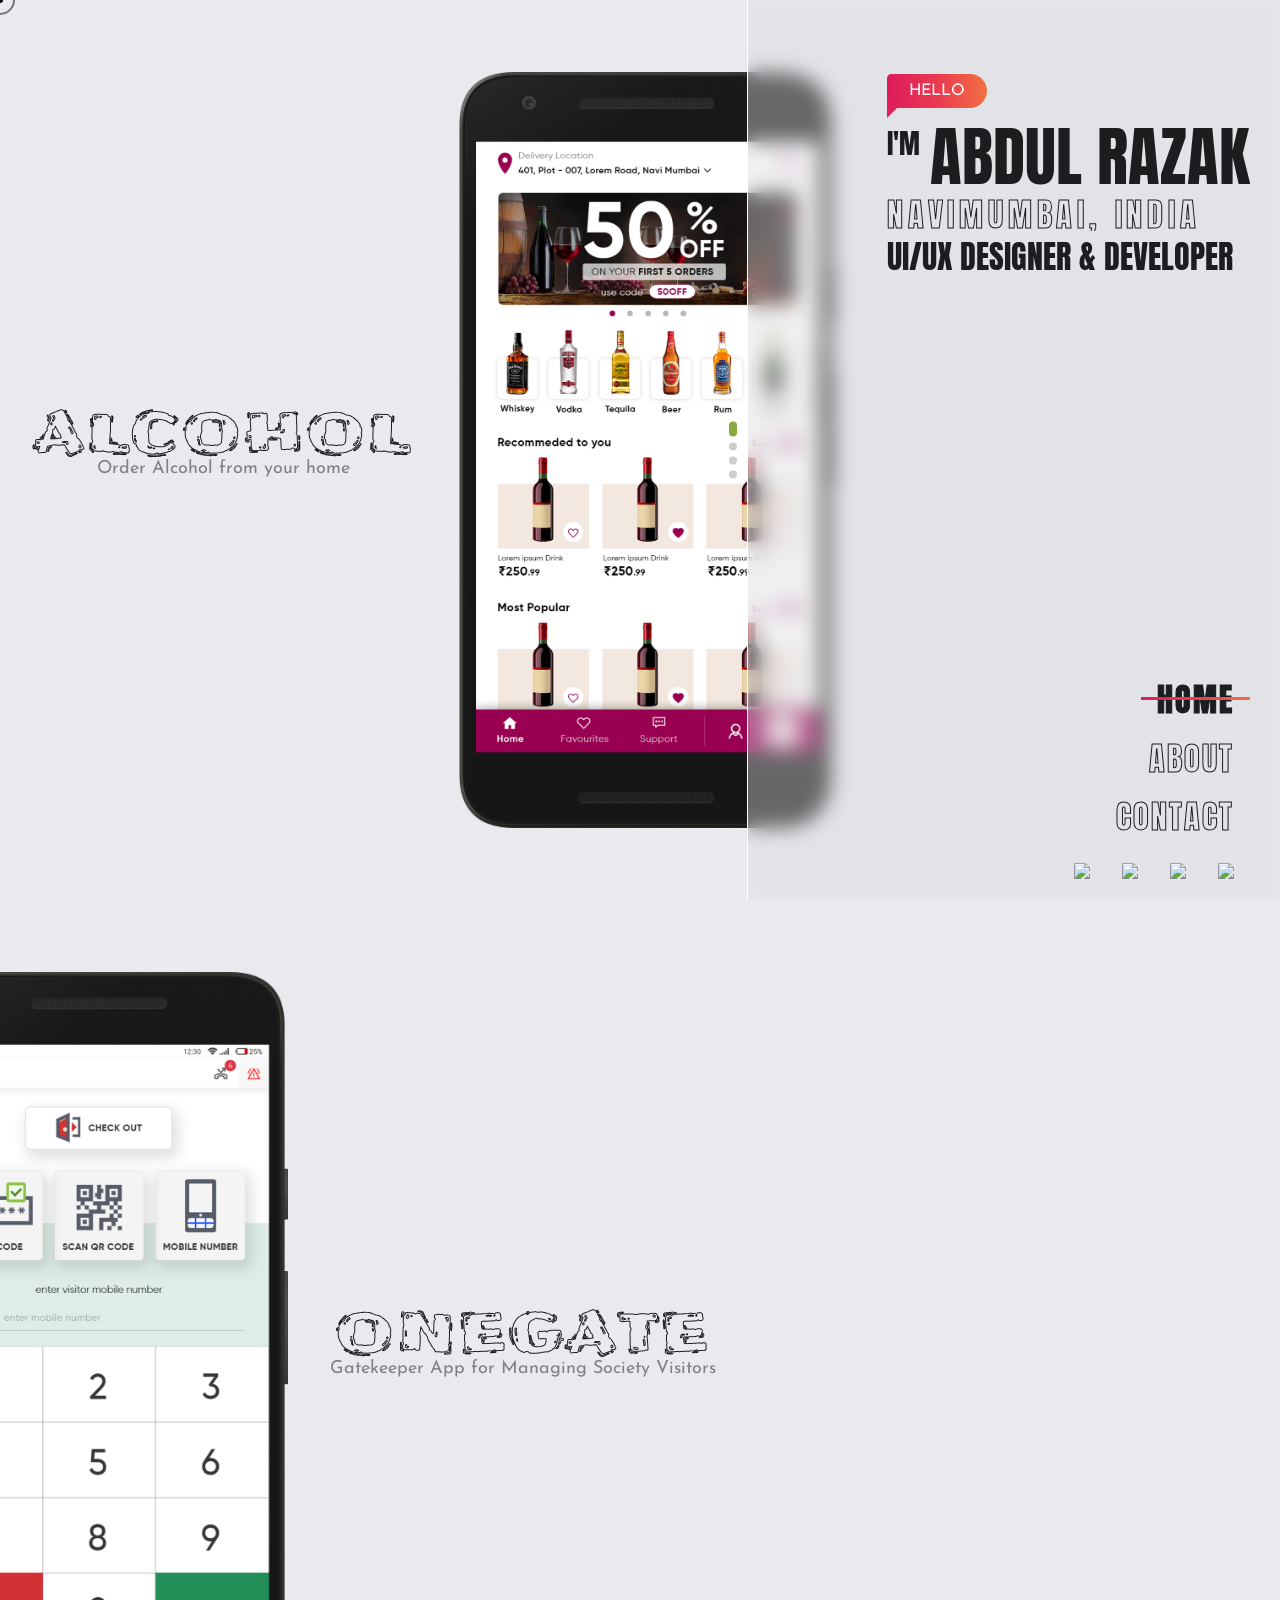
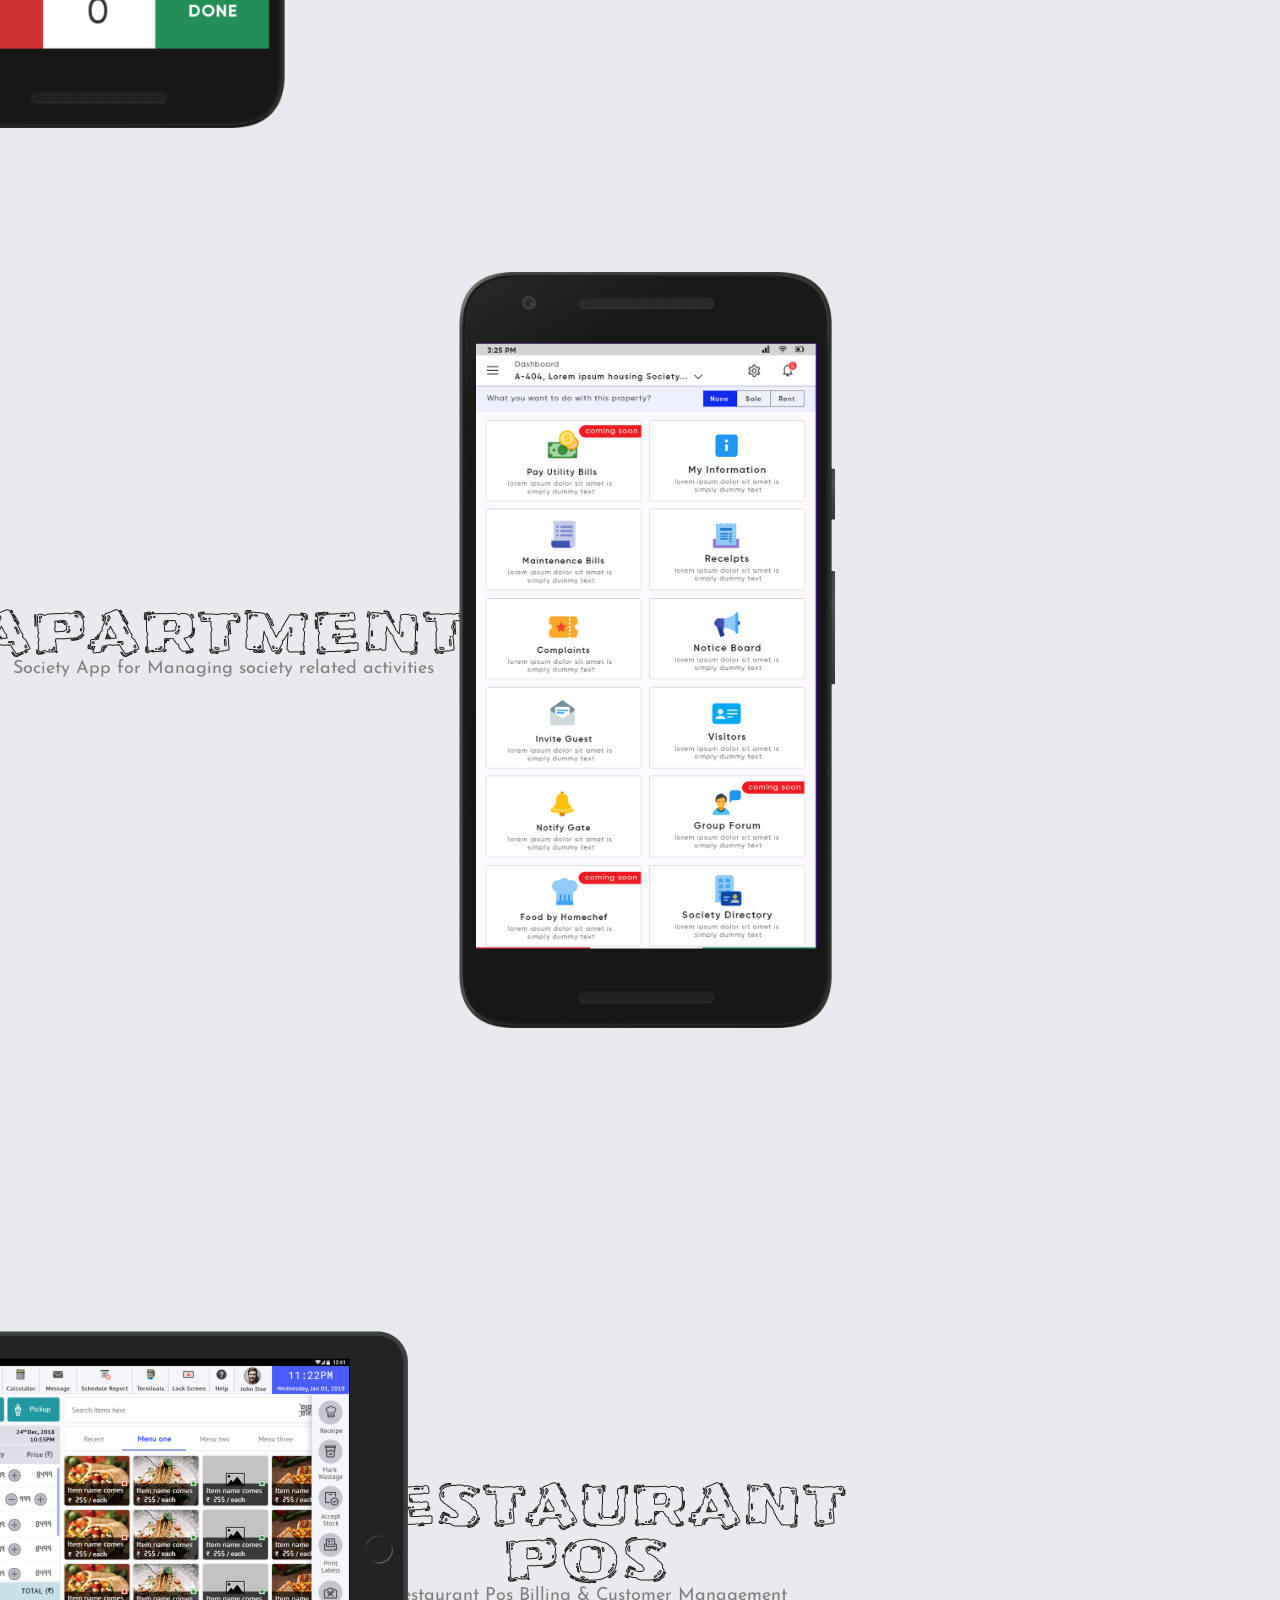
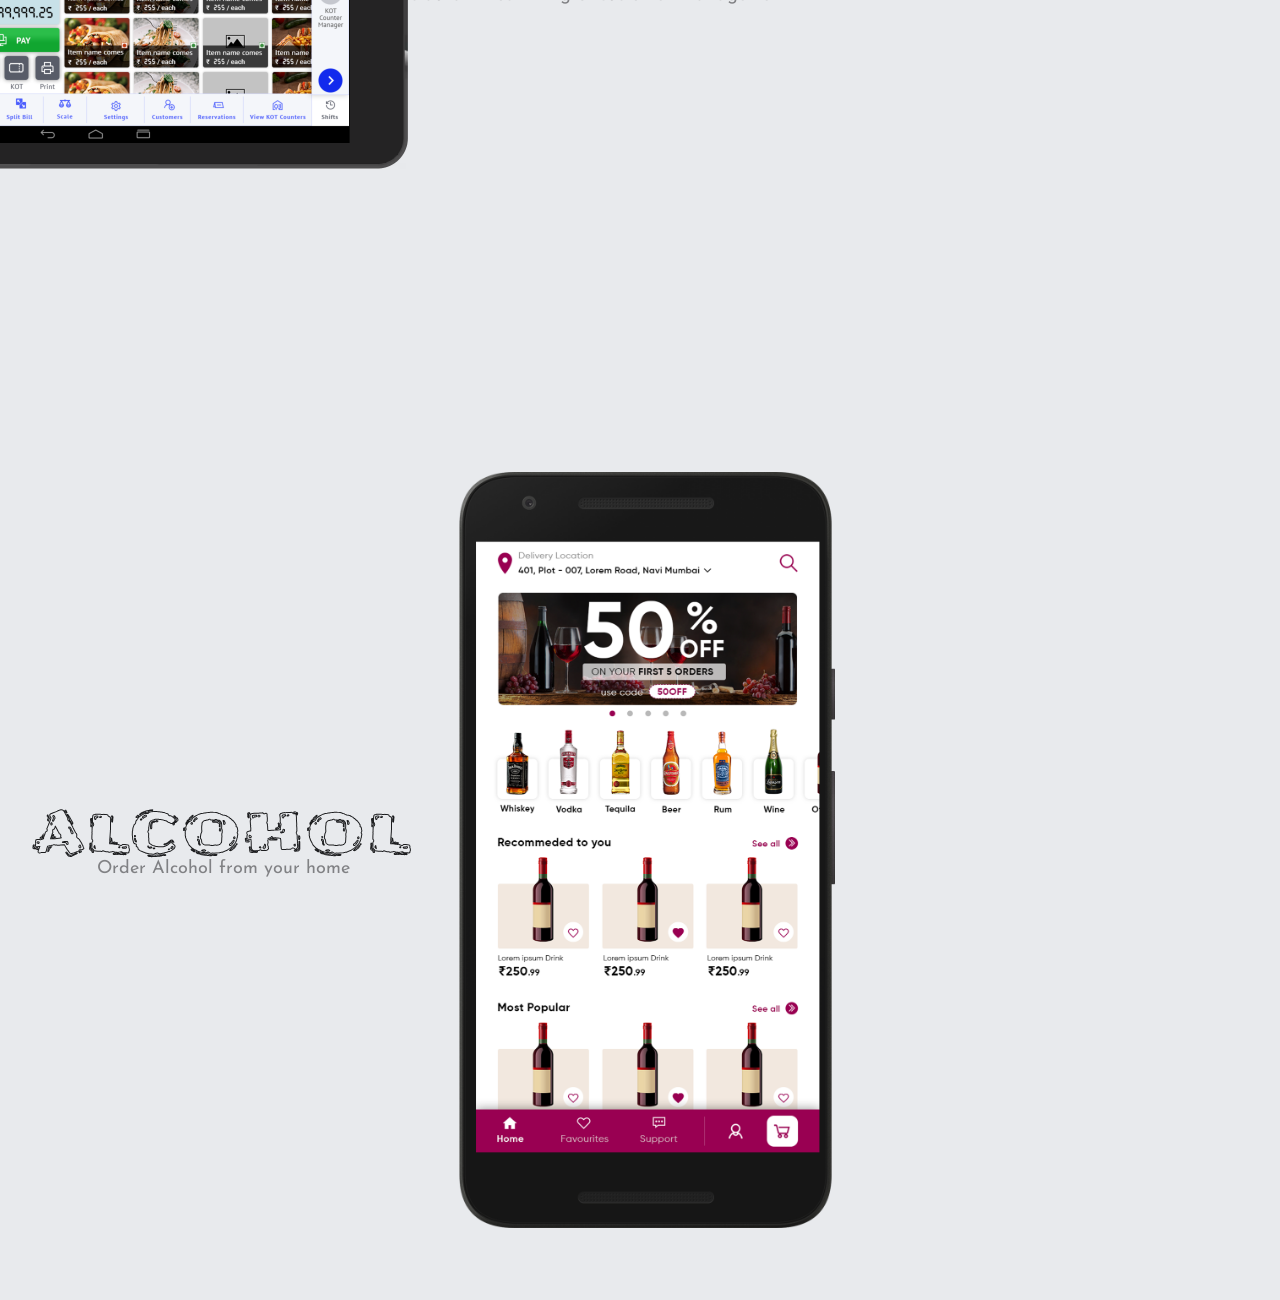
==== commit 4c3f9892: "Add files via upload" ====
--- a/index.html
+++ b/index.html
@@ -8,10 +8,11 @@
     <title>I'm Abdul Razak Shaikh</title>
     <!-- Bootstrap CSS -->
     <link href="css/bootstrap.min.css" rel="stylesheet">
-    <link rel="icon" href="img/icon.png">
+    <link rel="icon" href="img/favicon.png">
     <link rel="stylesheet" href="css/swiper-bundle.min.css" />
     <link href="css/jquery.fsscroll.css" rel="stylesheet">
     <link href="css/mystyle.css" rel="stylesheet">
+    <script data-ad-client="ca-pub-8233921403164114" async src="https://pagead2.googlesyndication.com/pagead/js/adsbygoogle.js"></script>
 <style>
 #preloader {
     position: fixed;
@@ -190,55 +191,59 @@
     </button>      
     <div class="collapse navbar-collapse" id="navbarNav">
       <div class="navbar-head">
-        
-        <div class="main-title text-md-right">
-          <p class="hello-bubble">
-            Hello
-          </p>
-          <a href="#" class="name">
-            <span class="im">I'm</span>
-            <span class="name-text">Abdul Razak Shaikh</span>
-            <span class="overlay_effect"></span>
-          </a>
-          <div class="location">
-            Mumbai, India
-            <span class="overlay_effect"></span>
+          
+          <div class="main-wrap">
+            <div class="main-logo">
+              <img src="img/ar.png" class="img-fluid" alt="">
+            </div>
+            <div class="main-title text-md-right">
+              <p class="hello-bubble">
+                Hello
+              </p>
+              <a href="#" class="name">
+                <span class="im">I'm</span>
+                <span class="name-text">Abdul Razak</span>
+                <span class="overlay_effect"></span>
+              </a>
+              <div class="location">
+                Navimumbai, India
+                <span class="overlay_effect"></span>
+              </div>
+              <div class="designation">
+                UI/UX Designer & Developer
+                <span class="overlay_effect"></span>
+              </div>
+            </div> 
           </div>
-          <div class="designation">
-            UI/UX Designer & Developer
-            <span class="overlay_effect"></span>
-          </div>
-        </div> 
        
         <div class="nav-menu">
-          
-        <ul class="nav main-nav nav-tabs">
-          <li class="nav-item">
-            <a class="nav-link active " id="home-tab" data-bs-toggle="tab" href="#home" role="tab" aria-controls="home" aria-selected="true">
-            Home<span class="overlay_effect"></span></a>
-          </li>
-          <li class="nav-item">
-            <a class="nav-link" id="about-tab" data-bs-toggle="tab" href="#about" role="tab" aria-controls="about" aria-selected="false">
-            About<span class="overlay_effect"></span></a>
-          </li>
-          <li class="nav-item">
-            <a class="nav-link" id="contact-tab" data-bs-toggle="tab" href="#contact" role="tab" aria-controls="contact" aria-selected="false">Contact<span class="overlay_effect"></span></a>
-          </li>
-        </ul>
-        <ul class="nav social-nav">
-          <li class="nav-item">
-            <a href="" class="nav-link"><img class="img-fluid" src="https://img.icons8.com/color/24/000000/linkedin.png"/></a>
-          </li>
-          <li class="nav-item">
-            <a href="" class="nav-link"><img class="img-fluid" src="https://img.icons8.com/color/24/000000/facebook.png"/></a>
-          </li>
-          <li class="nav-item">
-            <a href="" class="nav-link"><img class="img-fluid" src="https://img.icons8.com/color/24/000000/twitter.png"/></a>
-          </li>
-          <li class="nav-item">
-            <a href="" class="nav-link"><img class="img-fluid" src="https://img.icons8.com/color/24/000000/instagram.png"/></a>
-          </li>
-        </ul>
+          <ul class="nav main-nav nav-tabs">
+            <li class="nav-item">
+              <a class="nav-link active " id="home-tab" data-bs-toggle="tab" href="#home" role="tab" aria-controls="home" aria-selected="true">
+              Home<span class="overlay_effect"></span></a>
+            </li>
+            <li class="nav-item">
+              <a class="nav-link" id="about-tab" data-bs-toggle="tab" href="#about" role="tab" aria-controls="about" aria-selected="false">
+              About<span class="overlay_effect"></span></a>
+            </li>
+            <li class="nav-item">
+              <a class="nav-link" id="contact-tab" data-bs-toggle="tab" href="#contact" role="tab" aria-controls="contact" aria-selected="false">Contact<span class="overlay_effect"></span></a>
+            </li>
+          </ul>
+          <ul class="nav social-nav">
+            <li class="nav-item">
+              <a href="" class="nav-link"><img class="img-fluid" src="https://img.icons8.com/color/24/000000/linkedin.png"/></a>
+            </li>
+            <li class="nav-item">
+              <a href="" class="nav-link"><img class="img-fluid" src="https://img.icons8.com/color/24/000000/facebook.png"/></a>
+            </li>
+            <li class="nav-item">
+              <a href="" class="nav-link"><img class="img-fluid" src="https://img.icons8.com/color/24/000000/twitter.png"/></a>
+            </li>
+            <li class="nav-item">
+              <a href="" class="nav-link"><img class="img-fluid" src="https://img.icons8.com/color/24/000000/instagram.png"/></a>
+            </li>
+          </ul>
         </div>            
       </div>
 
--- a/css/mystyle.css
+++ b/css/mystyle.css
@@ -51,6 +51,7 @@
 /*--------------------------------COMMON END---------------------------------*/
 
 /*----------------------------MOUSE CURSOR START-----------------------------*/
+@media screen and (min-width: 992px){	
 .mouse-cursor {
     position: fixed;
     left: 0;
@@ -84,6 +85,12 @@
     -webkit-transition: all .08s ease-out;
     transition: all .08s ease-out;
 }
+}
+@media screen and (max-width: 991px){
+	.mouse-cursor{
+		display: none;
+	}
+}	
 /*-----------------------------MOUSE CURSOR END------------------------------*/
 
 /*-----------------------TEXT OVERLAY ANIMATION START------------------------*/
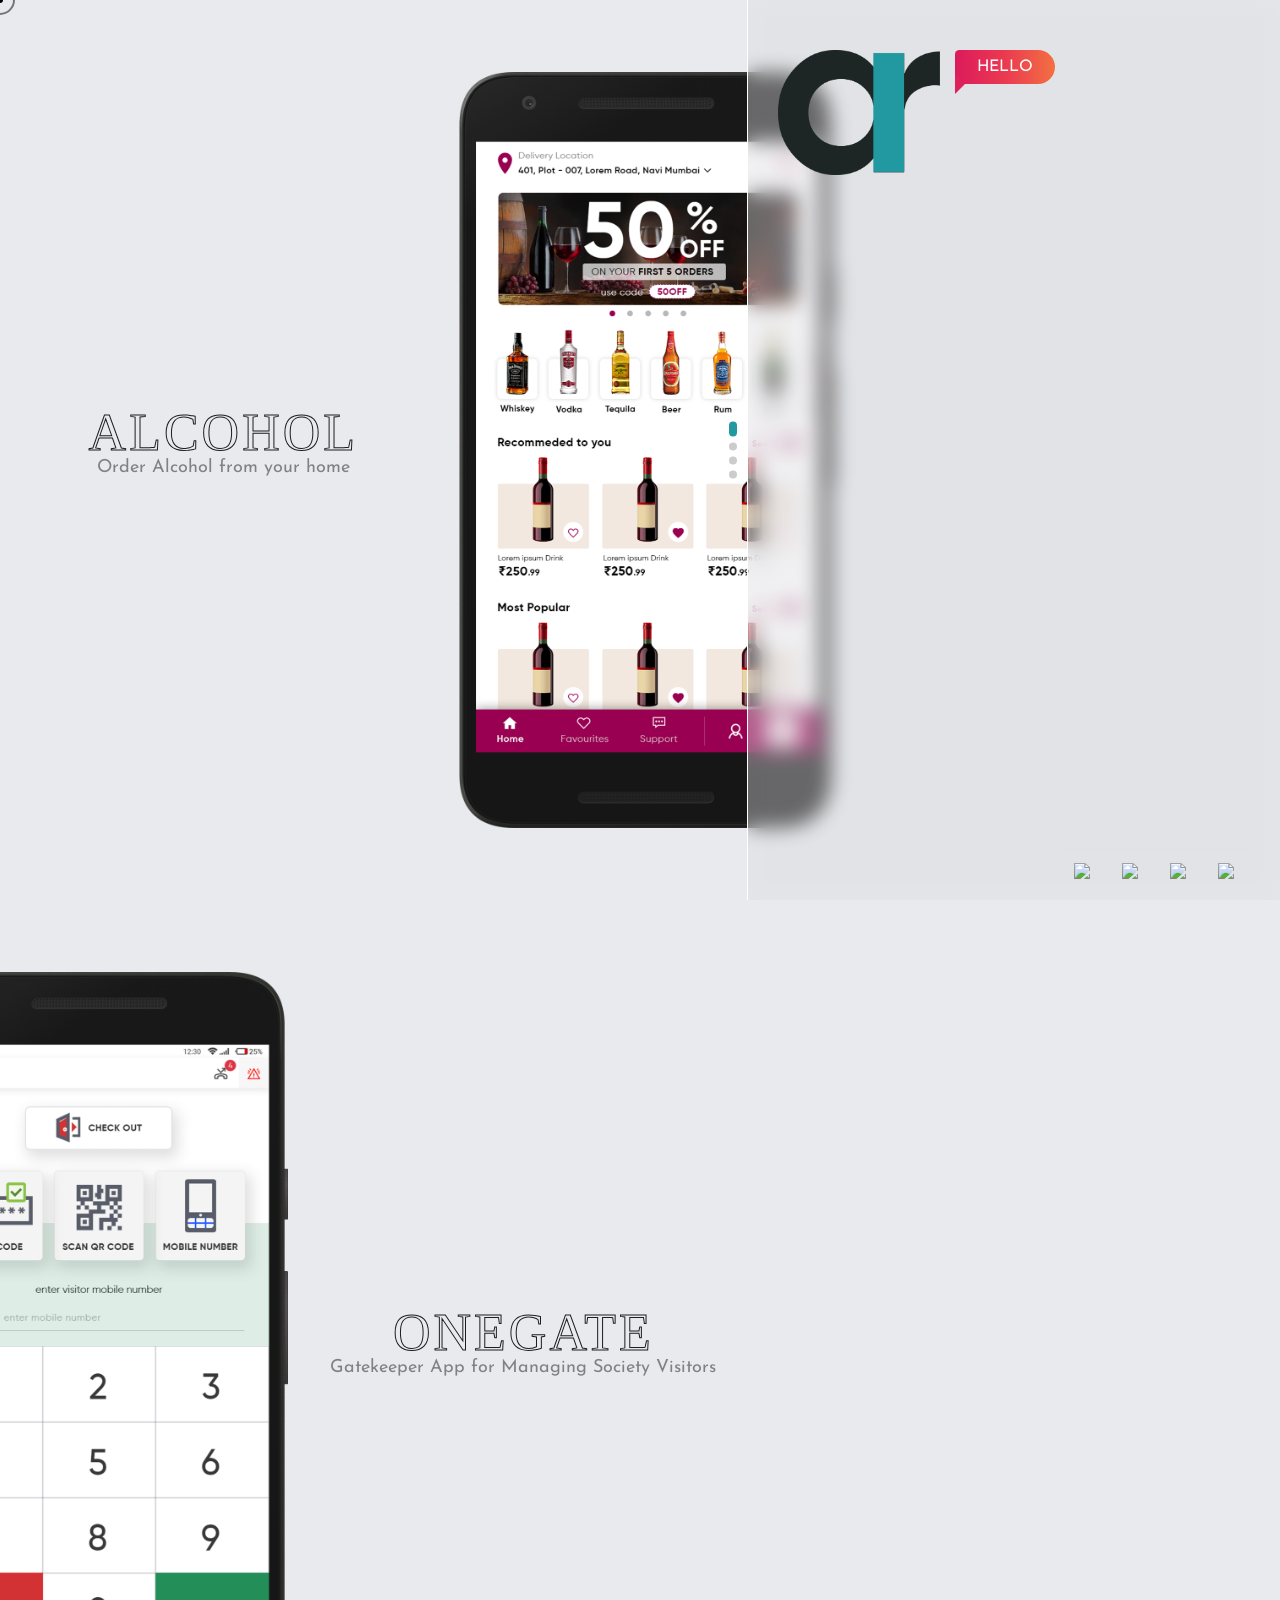
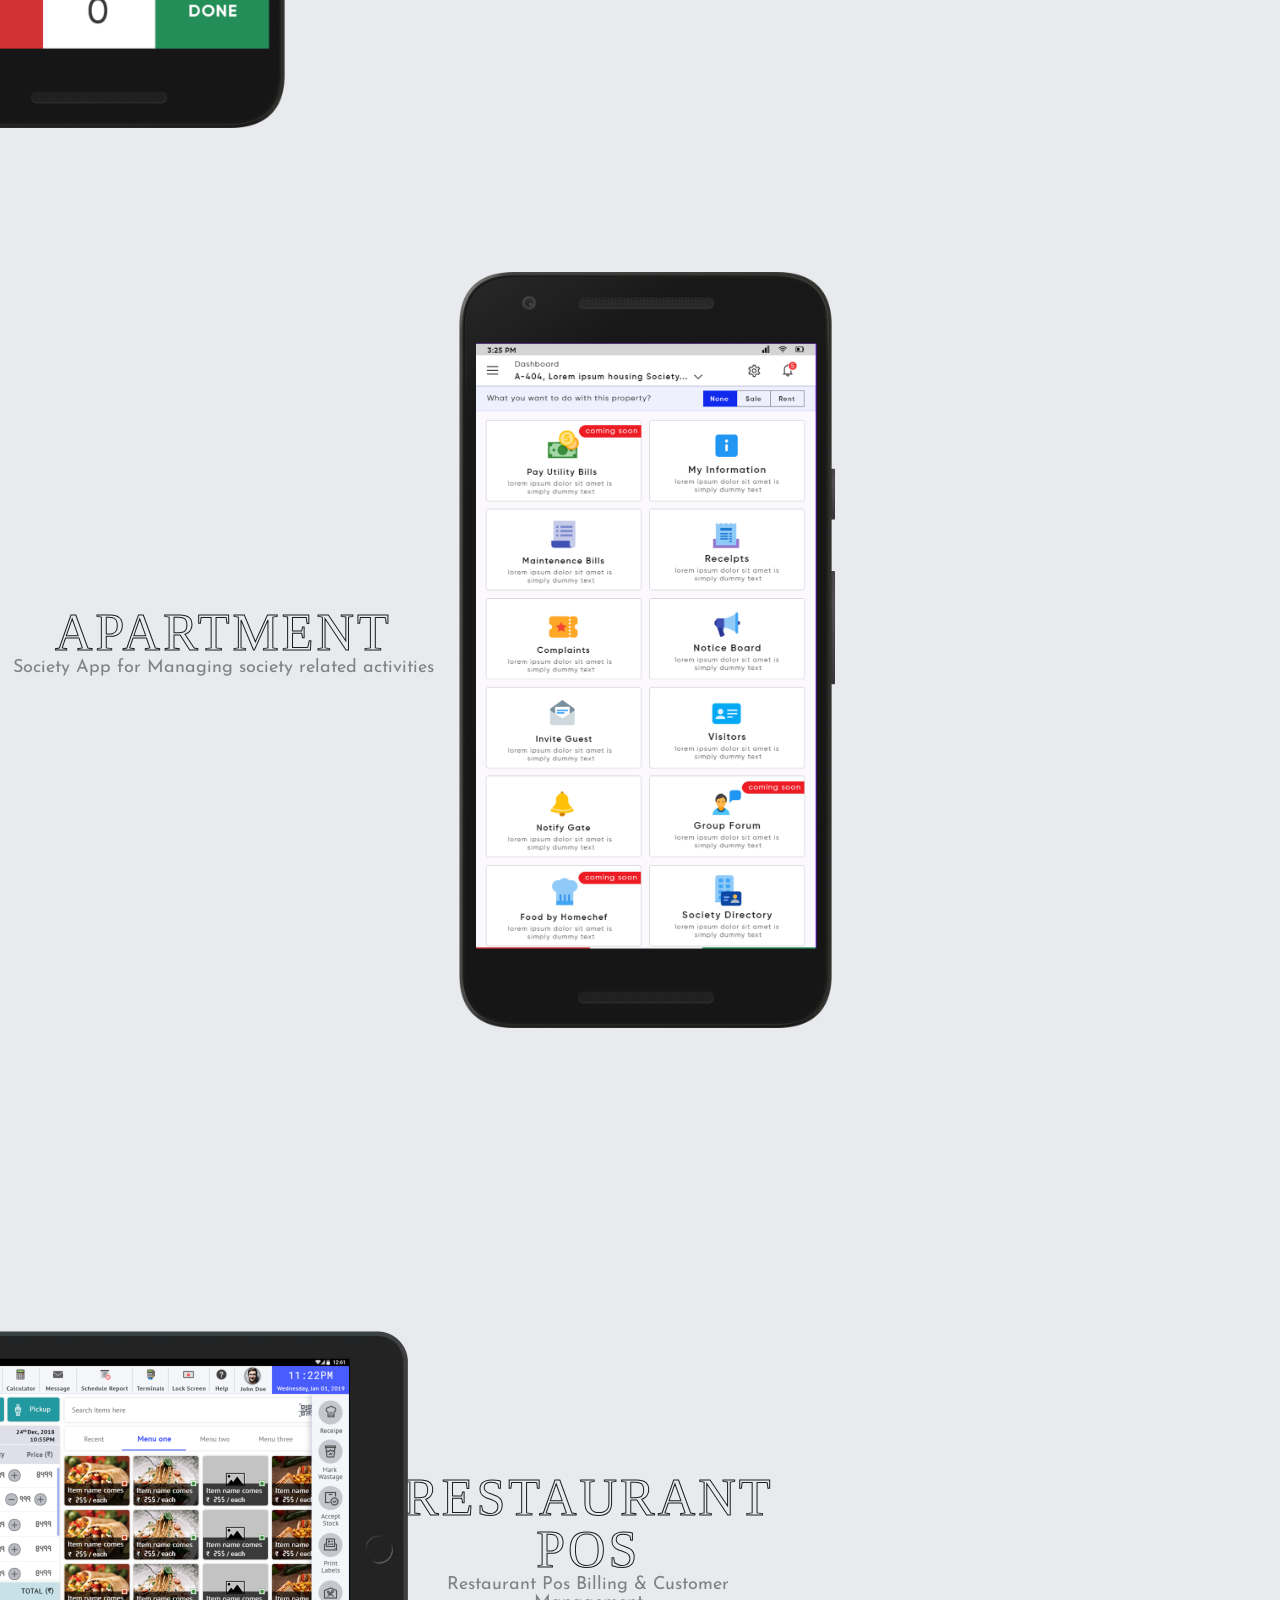
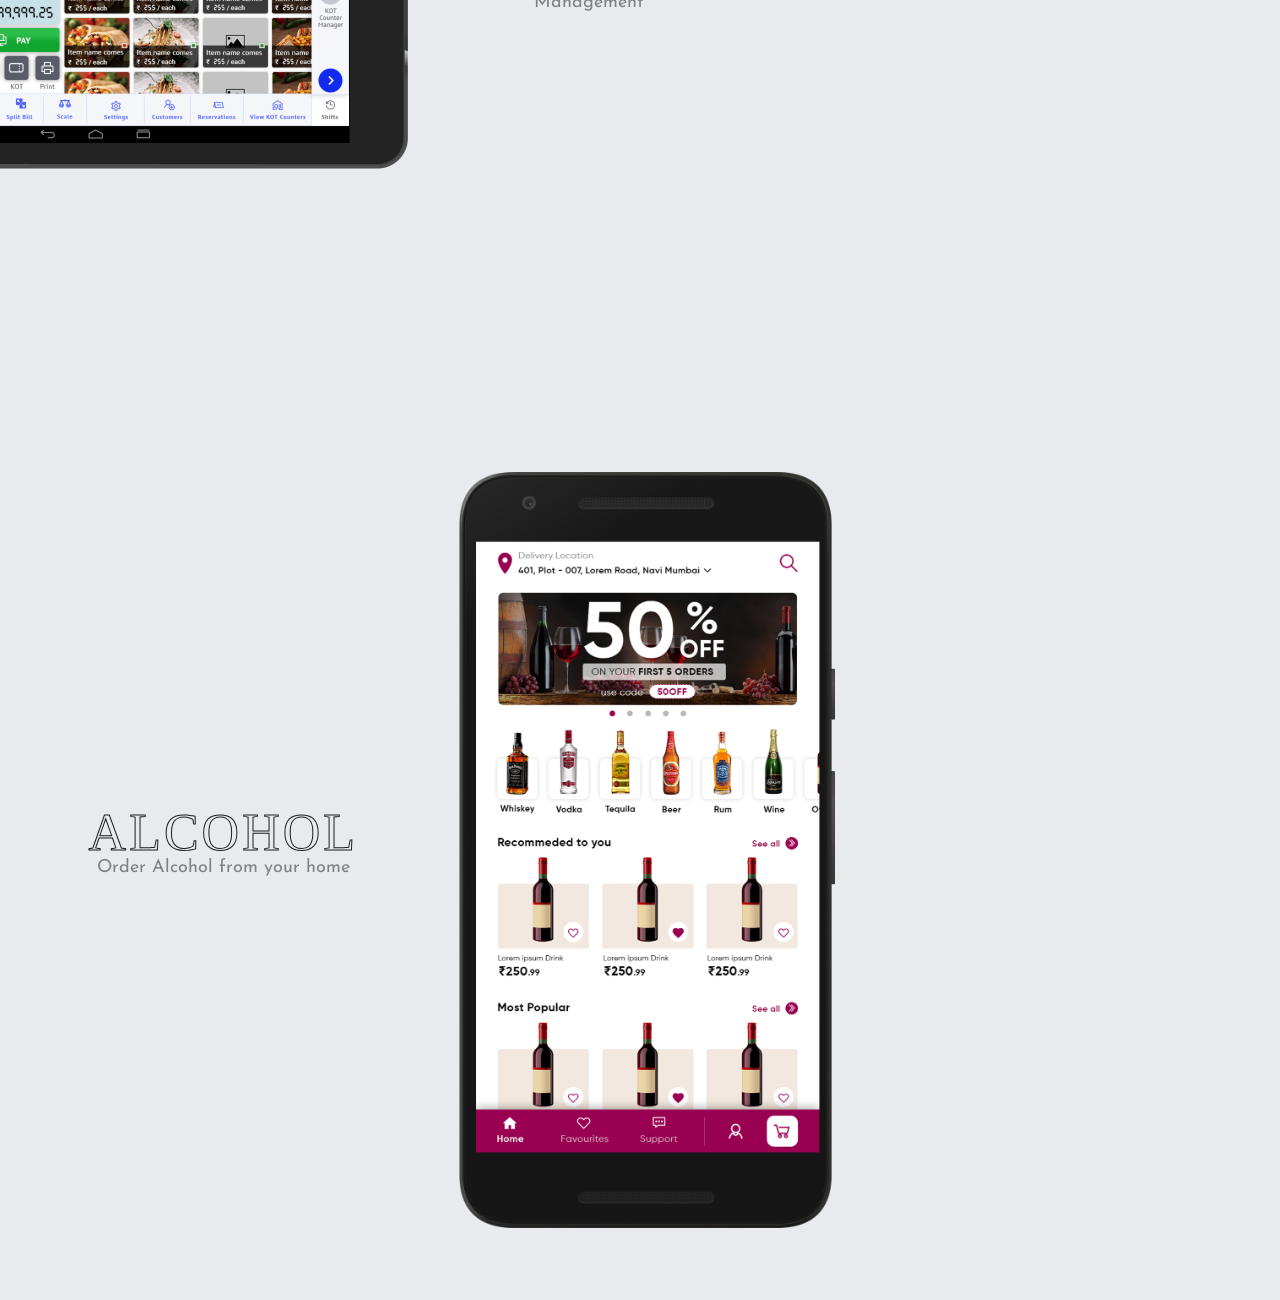
==== commit d6c904da: "Update index.html" ====
--- a/index.html
+++ b/index.html
@@ -610,9 +610,9 @@
                   <i class="email-icon"></i>
                   <div class="email-headinner">
                     <h5 class="display-5 email-text"> Email</h5>
-                    <a href="mailto:xxxxxxxx@gmail.com" class="email text-center">
+                    <a href="mailto:89abdul@gmail.com" class="email text-center">
                       <h4 class="email-address">
-                      abdulrazak_s@outlook.com
+                      89abdul@gmail.com
                       <span class="overlay_effect"></span>
                       </h4>
                     </a>
@@ -627,7 +627,7 @@
                   <i class="mobile-icon"></i>
                   <div class="mobile-headinner">
                     <h5 class="display-5 mobile-text"> Mobile</h5>
-                    <a href="mailto:xxxxxxxx@gmail.com?subject=mail" class="mobile text-center">
+                    <a href="tel:9819992152" class="mobile text-center">
                       <h4 class="mobile-address">
                       +91 9819992152
                       <span class="overlay_effect"></span>
@@ -658,4 +658,4 @@
 </script>
 <script src="js/swiper-bundle.min.js"></script>
 </body>
-</html>+</html>
--- a/css/mystyle.css
+++ b/css/mystyle.css
@@ -13,10 +13,11 @@
 	--ars-font-primary : Josefin Sans;
 	--ars-font-secondary : Anton;
 	/*--ars-font-secondary : Hanalei Fill;*/
-	--ars-font-third : Frijole;
+	--ars-font-third : Hanalei Fill;
 	
     /*--ars-color-basicprimary: #4c43ff;*/
-    --ars-color-basicprimary: #87ab3f;
+    --ars-color-basicprimary: #2299a0;
+    --ars-color-basicsecondary: #0ebbc5;
 	--ars-color-primary: #1c1d1f;
 	--ars-color-secondary: #808184;
 
@@ -137,10 +138,17 @@
  
  	/*background-image: linear-gradient(to right, #434343 0%, black 100%);*/
 
-    background: #dc1a5c;
+    /*background: #dc1a5c;
     background: -moz-linear-gradient(left, #dc1a5c 0%, #ea3a50 50%, #f37042 100%);
     background: -webkit-linear-gradient(left, #dc1a5c 0%,#ea3a50 50%,#f37042 100%);
-    background: linear-gradient(to right, #dc1a5c 0%,#ea3a50 50%,#f37042 100%);
+    background: linear-gradient(to right, #dc1a5c 0%,#ea3a50 50%,#f37042 100%);*/
+
+    background: var(--ars-color-basicprimary);
+    background: -moz-linear-gradient(left, var(--ars-color-basicprimary) 0%, var(--ars-color-basicsecondary) 100%);
+    background: -webkit-linear-gradient(left, var(--ars-color-basicprimary) 0%, var(--ars-color-basicsecondary) 100%);
+    background: linear-gradient(to right, var(--ars-color-basicprimary) 0%, var(--ars-color-basicsecondary) 100%);
+
+    
 
 }
 
@@ -213,7 +221,40 @@
 	width: 100%;
 	height: 100vh;
 }
-
+/*.main-title-wrapper{
+	width: 100%;
+	display: flex;
+	align-items: flex-end;
+}
+.main-title-wrapper .main-logo{
+	width: 160px;
+    height: 160px;
+    margin-right: 15px;
+    text-align: center;
+    border: 10px solid rgb(28 29 31 / 25%);
+    border-radius: 30px;
+    color: var(--ars-color-primary);
+    font-size: 4rem;
+    font-weight: bold;
+    display: flex;
+    align-items: center;
+    justify-content: center;
+    font-family: var(--ars-font-secondary);
+}
+.main-title{
+	width: 75%;
+}*/
+
+.main-wrap{
+	display: flex;
+	width: 100%;
+}
+.main-wrap .main-logo{
+	width: 200px;
+	margin-right: 15px;
+}
+.main-wrap .main-title{
+}
 .main-title .name, 
 .main-title .location, 
 .main-title .designation{
@@ -286,35 +327,43 @@
 }
 .main-nav.nav .nav-item .nav-link:before{
     content: '';
-    /*background: var(--ars-color-basicprimary);*/
-    background: #dc1a5c;
+    background: var(--ars-color-basicprimary);
+    /*background: rgba(34,153,160,0.5);*/
+    /*background: #dc1a5c;
     background: -moz-linear-gradient(left,  #dc1a5c 0%, #ea3a50 50%, #f37042 100%);
     background: -webkit-linear-gradient(left,  #dc1a5c 0%,#ea3a50 50%,#f37042 100%);
     background: linear-gradient(to right,  #dc1a5c 0%,#ea3a50 50%,#f37042 100%);
-    filter: progid:DXImageTransform.Microsoft.gradient( startColorstr='#dc1a5c', endColorstr='#f37042',GradientType=1 );
+    filter: progid:DXImageTransform.Microsoft.gradient( startColorstr='#dc1a5c', endColorstr='#f37042',GradientType=1 );*/
     /*background: #e2e3e7;*/
     width: 100%;
-    height: 3px;
+    height: 5px;
+    border-radius: 10px;
     position: absolute;
     left: 0px;
     top: 0px;
     margin: auto;
-    transform: translate(100%, 23px);
+    transform: translate(100%, 22px);
     transition: all .5s cubic-bezier(.77,.2,.325,1);
 }
 .main-nav.nav .nav-item .nav-link:hover:before,
 .main-nav.nav .nav-item .nav-link.active:before{
     /*left: 100%;*/
-    transform: translate(0%, 23px);
+    transform: translate(0%, 22px);
 }
 .main-nav.nav .nav-item .nav-link:after{
     content: '';
     /*background: var(--ars-color-basicprimary);*/
-    background: #dc1a5c;
+    /*background: #dc1a5c;
 	background: -moz-linear-gradient(left,  #dc1a5c 0%, #ea3a50 50%, #f37042 100%);
 	background: -webkit-linear-gradient(left,  #dc1a5c 0%,#ea3a50 50%,#f37042 100%);
 	background: linear-gradient(to right,  #dc1a5c 0%,#ea3a50 50%,#f37042 100%);
-	filter: progid:DXImageTransform.Microsoft.gradient( startColorstr='#dc1a5c', endColorstr='#f37042',GradientType=1 );
+	filter: progid:DXImageTransform.Microsoft.gradient( startColorstr='#dc1a5c', endColorstr='#f37042',GradientType=1 );*/
+
+	background: var(--ars-color-basicprimary);
+    background: -moz-linear-gradient(left, var(--ars-color-basicprimary) 0%, var(--ars-color-basicsecondary) 100%);
+    background: -webkit-linear-gradient(left, var(--ars-color-basicprimary) 0%, var(--ars-color-basicsecondary) 100%);
+    background: linear-gradient(to right, var(--ars-color-basicprimary) 0%, var(--ars-color-basicsecondary) 100%);
+    
     width: 100%;
     height: 34px;
     position: absolute;
